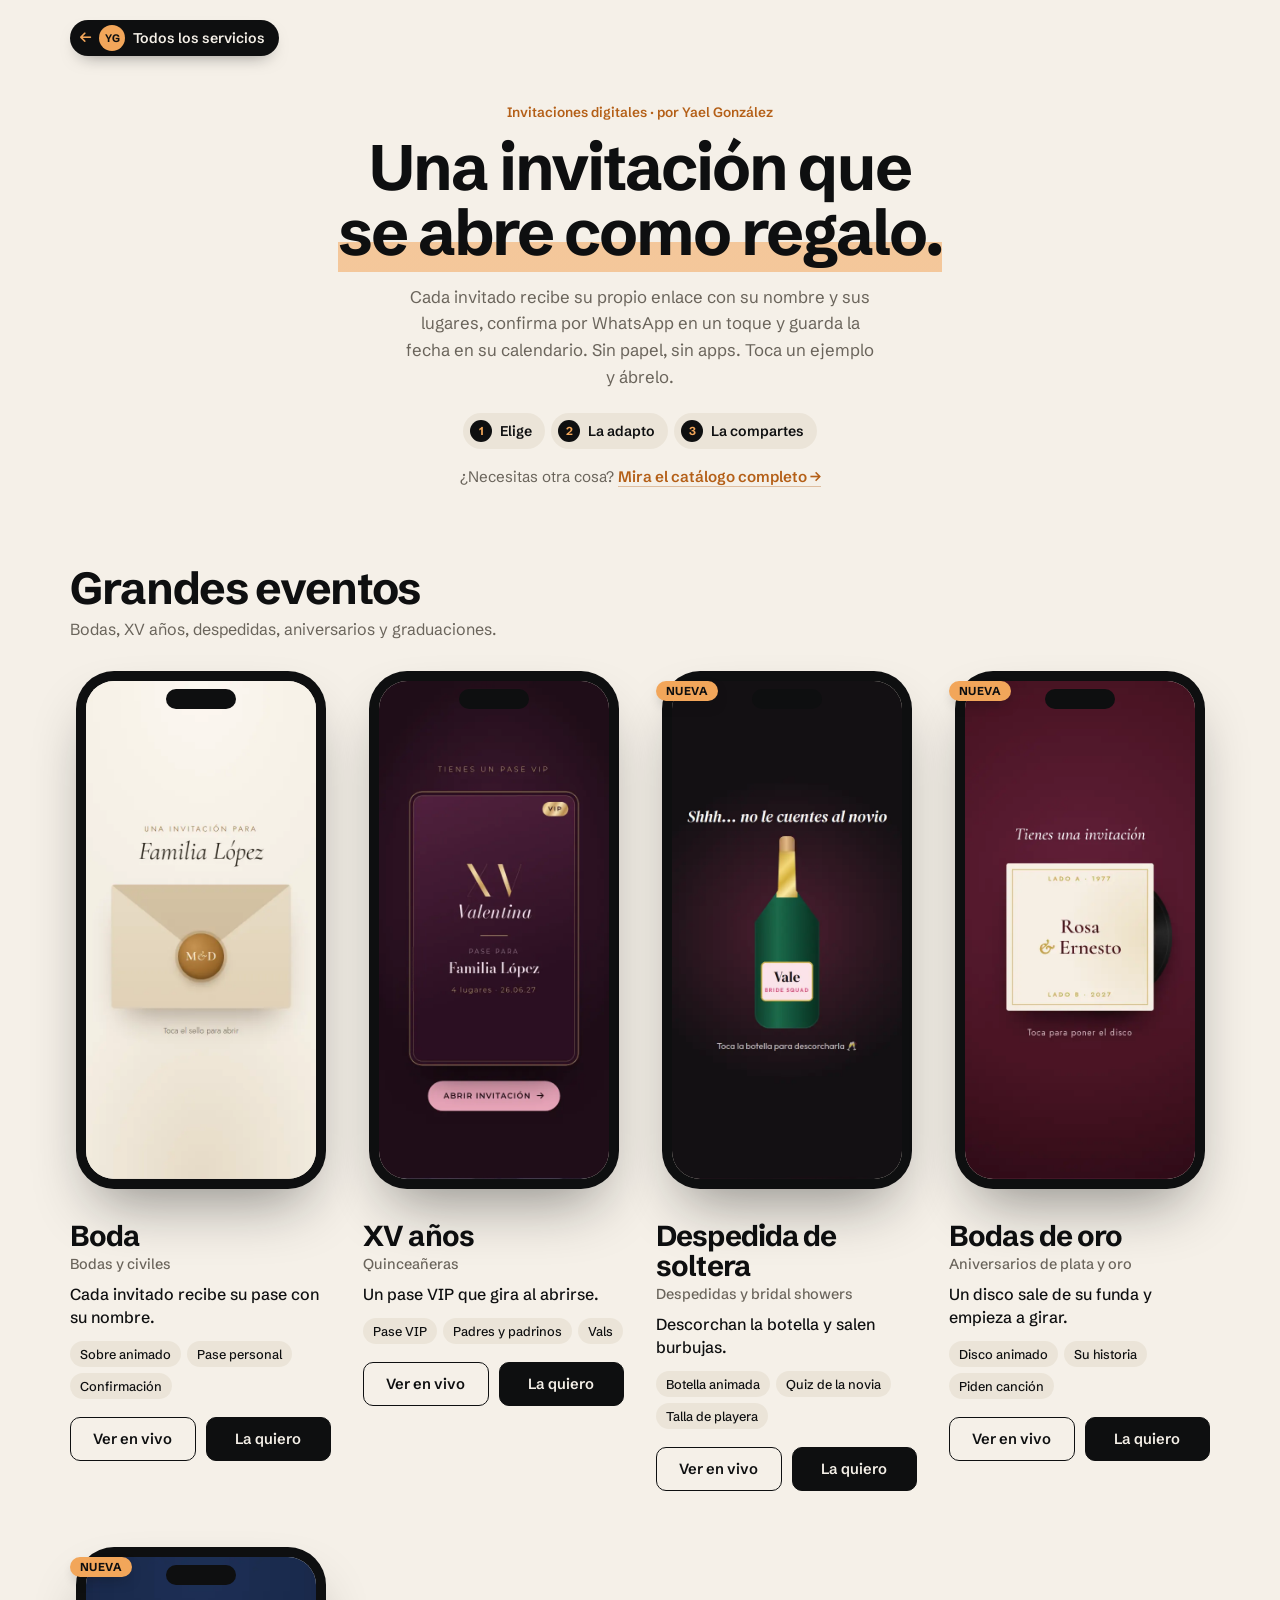
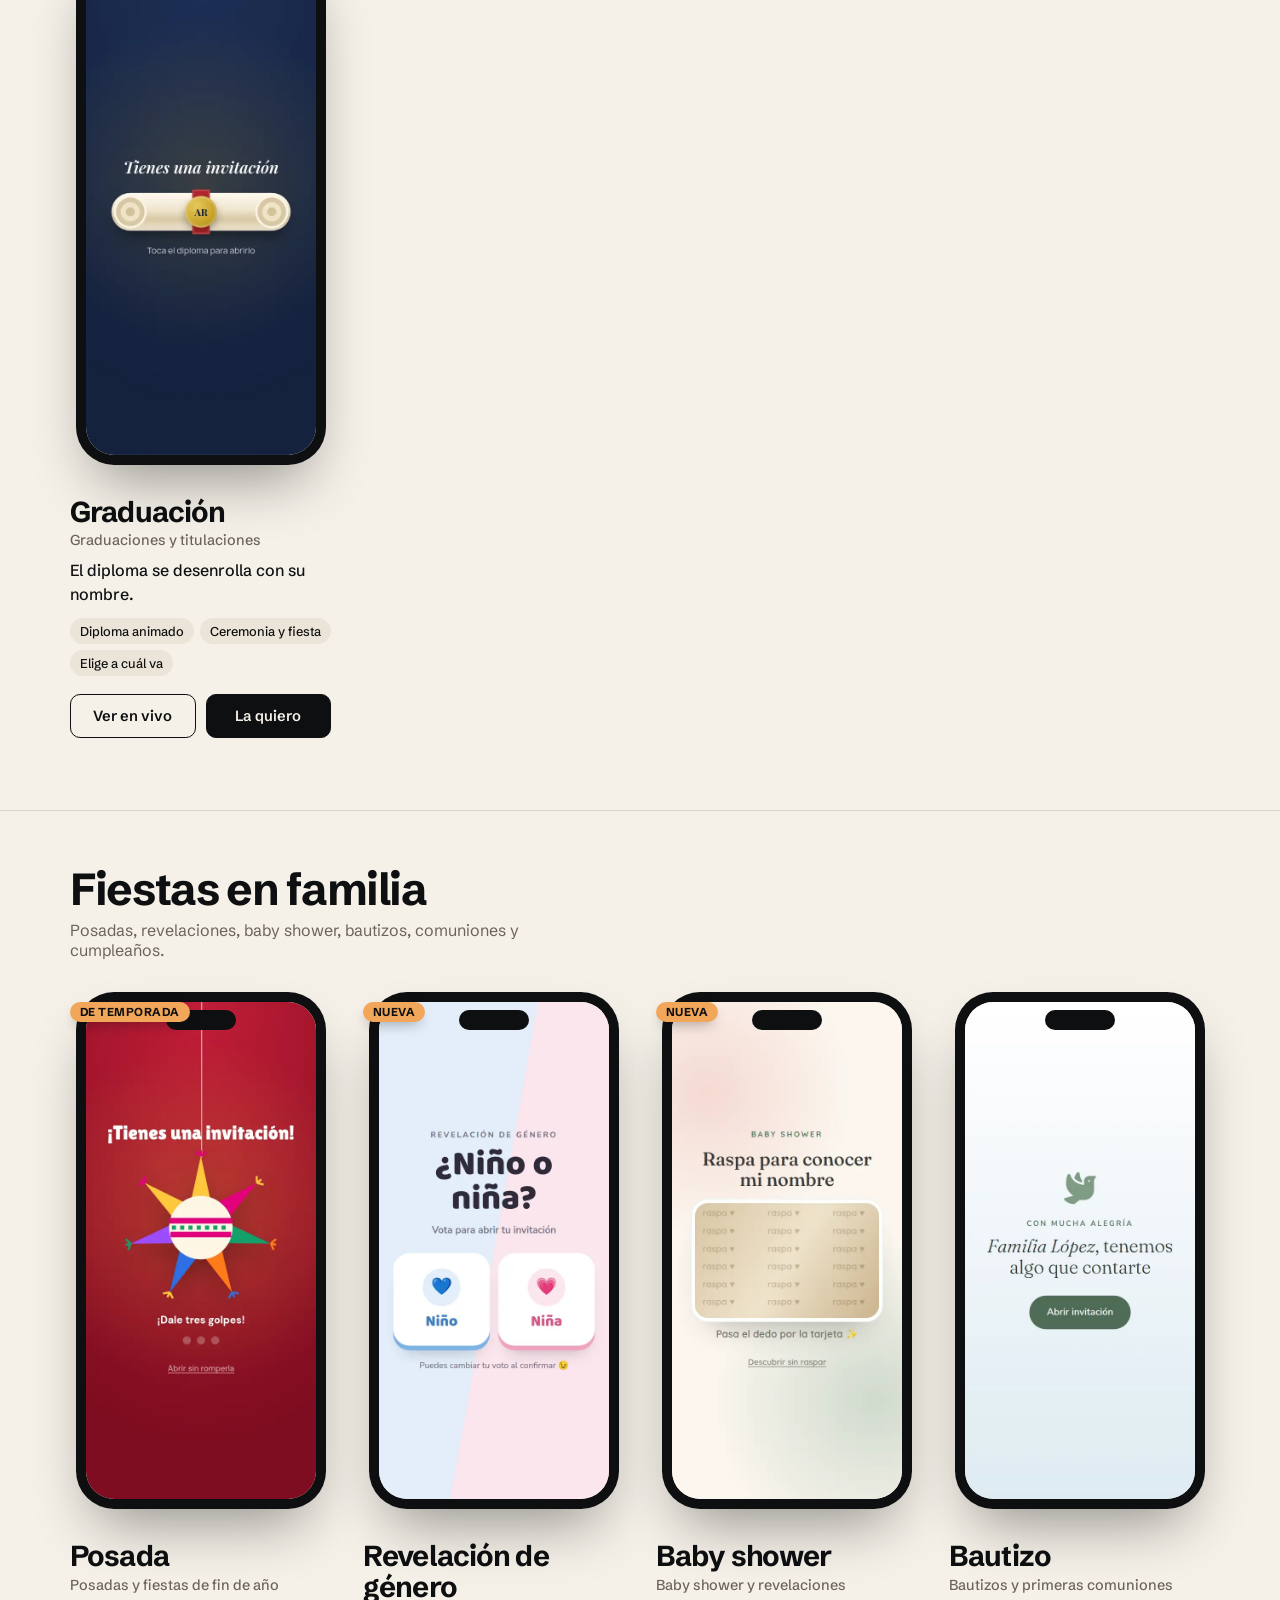
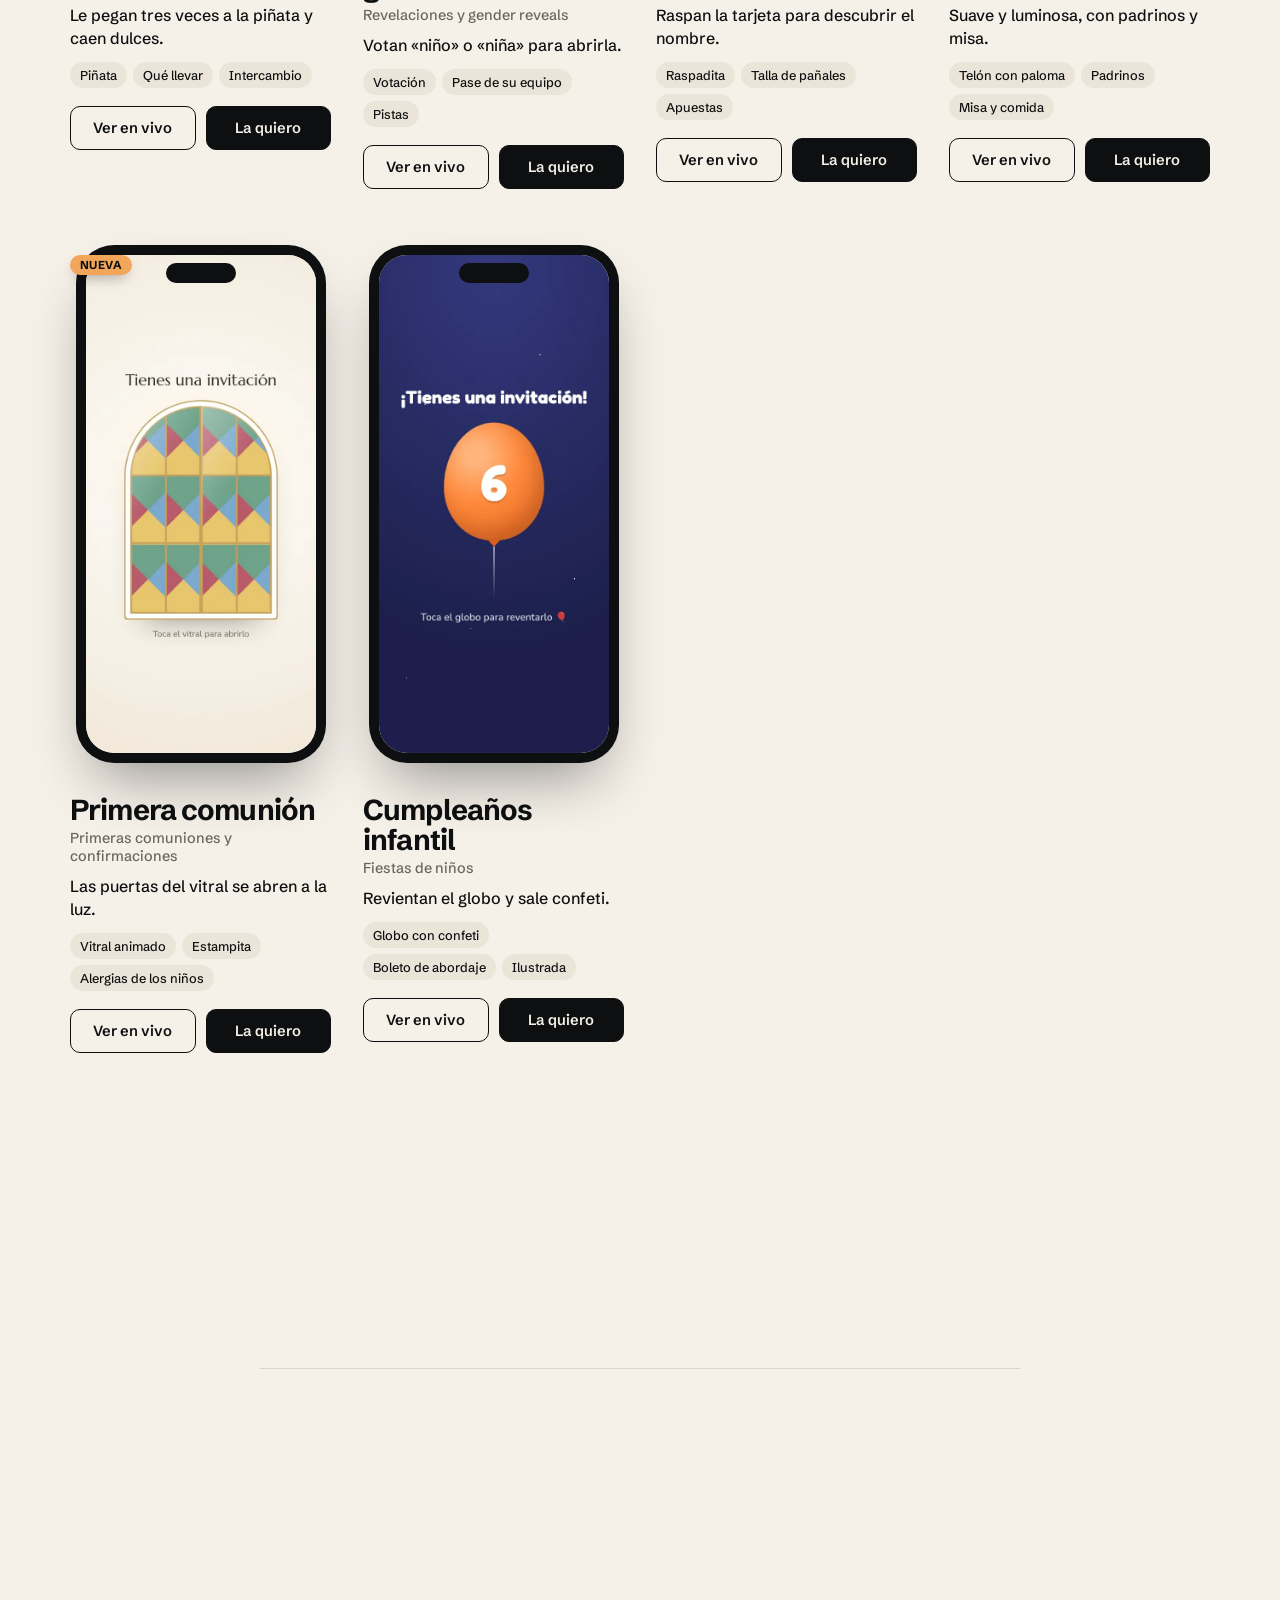
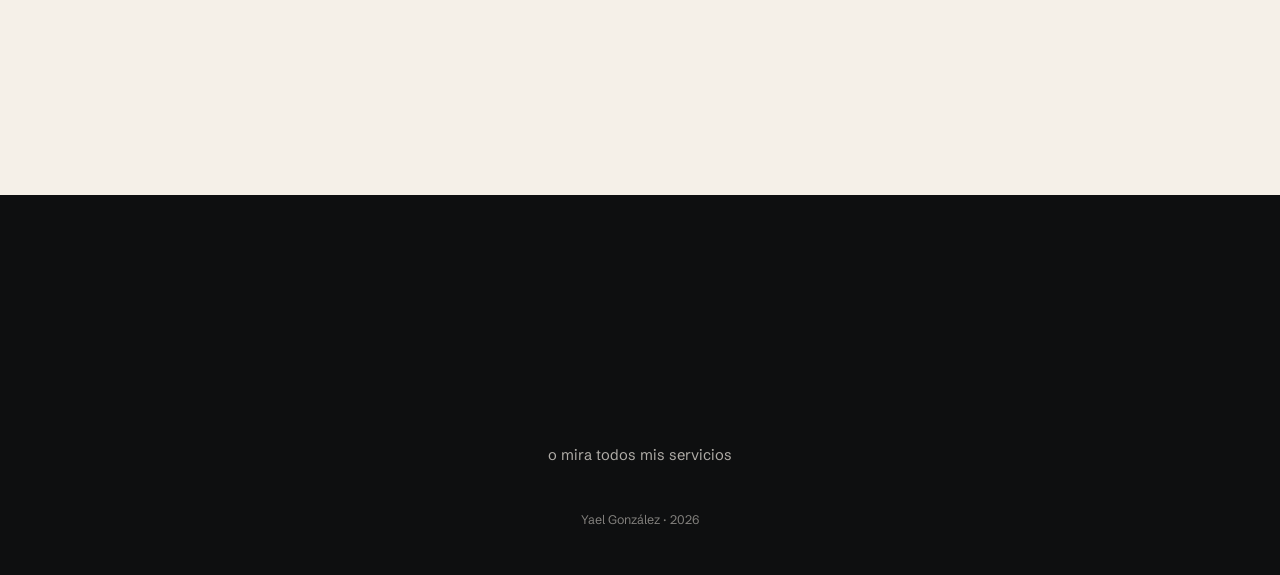
==== index.html @ 4bc814bb "Ordena el recorrido: la portada regresa al catálogo y cada ejemplo termina con «Hecho por yalech · m" ====
<!doctype html>
<html lang="es">
<head>
  <meta charset="utf-8" />
  <meta name="viewport" content="width=device-width, initial-scale=1, viewport-fit=cover" />
  <title>Invitaciones digitales · @yalech</title>
  <meta name="description" content="Invitaciones digitales con pase personal y confirmación por WhatsApp: bodas, XV años, despedidas, posadas, baby shower, comuniones, graduaciones y más. Ejemplos en vivo por Yael González." />
  <meta name="theme-color" content="#f5f0e8" />

  <!-- Vista previa al compartir. Al publicar, cambia la ruta por la URL completa
       (ej. https://tudominio.com/assets/plantillas/invitacion-boda.jpg): WhatsApp y Facebook la necesitan así. -->
  <meta property="og:type" content="website" />
  <meta property="og:title" content="Invitaciones digitales · @yalech" />
  <meta property="og:description" content="Cada invitado recibe su pase con su nombre y confirma por WhatsApp. Mira los ejemplos en vivo." />
  <meta property="og:image" content="assets/plantillas/invitacion-boda.jpg" />
  <meta property="og:image:width" content="540" />
  <meta property="og:image:height" content="1169" />
  <meta name="twitter:card" content="summary_large_image" />

  <link rel="icon" href="favicon.svg" type="image/svg+xml" />
  <link rel="apple-touch-icon" href="assets/apple-touch-icon.png" />

  <link rel="preconnect" href="https://fonts.googleapis.com" />
  <link rel="preconnect" href="https://fonts.gstatic.com" crossorigin />
  <link href="https://fonts.googleapis.com/css2?family=Schibsted+Grotesk:wght@400;500;600;700&display=swap" rel="stylesheet" />
  <link rel="stylesheet" href="https://cdnjs.cloudflare.com/ajax/libs/font-awesome/6.5.1/css/all.min.css" integrity="sha512-DTOQO9RWCH3ppGqcWaEA1BIZOC6xxalwEsw9c2QQeAIftl+Vegovlnee1c9QX4TctnWMn13TZye+giMm8e2LwA==" crossorigin="anonymous" referrerpolicy="no-referrer" />
  <link rel="stylesheet" href="estilos.css?v=1" />
  <link rel="stylesheet" href="assets/cotizar.css?v=1" />
  <link rel="stylesheet" href="assets/carrusel.css?v=2" />
</head>
<body>
  <!-- Ejemplos de invitaciones digitales de yalech. Cada invitación vive en su carpeta (boda/, xv/, posada/…)
       y comparte la lógica de comun.js (pase personal, cuenta regresiva, calendario y confirmación).
       El catálogo completo y el link en bio están en otro repositorio: cambia los enlaces
       ../yalech-web-link-in-bio/ (relativos: funcionan en tu compu y en GitHub Pages; con dominio propio, cámbialos). -->
  <nav class="topbar">
    <a class="back" href="../yalech-web-link-in-bio/#invitaciones" aria-label="Regresar al catálogo de servicios"><i class="fa-solid fa-arrow-left"></i><span class="back-avatar" aria-hidden="true">YG</span>Todos los servicios</a>
  </nav>

  <header class="intro">
    <p class="kicker">Invitaciones digitales · por Yael González</p>
    <h1 class="title">Una invitación que <em>se abre como regalo.</em></h1>
    <p class="lead">Cada invitado recibe su propio enlace con su nombre y sus lugares, confirma por WhatsApp en un toque y guarda la fecha en su calendario. Sin papel, sin apps. Toca un ejemplo y ábrelo.</p>
    <ol class="how">
      <li><strong>Elige</strong></li>
      <li><strong>La adapto</strong></li>
      <li><strong>La compartes</strong></li>
    </ol>
    <p class="help">¿Necesitas otra cosa? <a href="../yalech-web-link-in-bio/">Mira el catálogo completo <span aria-hidden="true">→</span></a></p>
  </header>

  <section class="category" id="grandes-eventos">
    <div class="category-head">
      <div><h2>Grandes eventos</h2><p class="category-sub">Bodas, XV años, despedidas, aniversarios y graduaciones.</p></div>
      <p class="swipe-hint">Desliza para ver más →</p>
    </div>
    <div class="grid">
      <article class="item">
        <a class="phone" href="boda/?n=Familia%20L%C3%B3pez&amp;p=4" target="_blank" rel="noopener" aria-label="Ver invitación de boda en vivo">
          <span class="screen"><img src="assets/plantillas/invitacion-boda.jpg" alt="Invitación de boda con sobre y sello" loading="lazy" width="540" height="1169" data-tall="assets/plantillas/largas/invitacion-boda.webp" /></span>
        </a>
        <div class="item-info">
          <h3 class="item-name">Boda</h3>
          <p class="item-for">Bodas y civiles</p>
          <p class="item-desc">Cada invitado recibe su pase con su nombre.</p>
          <ul class="chips"><li>Sobre animado</li><li>Pase personal</li><li>Confirmación</li></ul>
          <div class="item-actions">
            <a class="btn" href="boda/?n=Familia%20L%C3%B3pez&amp;p=4" target="_blank" rel="noopener">Ver en vivo</a>
            <a class="btn btn--solid" data-cotizar="invitacion" data-ejemplo="Boda" href="https://wa.me/520000000000?text=Hola%20Yael%2C%20quiero%20una%20invitaci%C3%B3n%20digital%20de%20boda" target="_blank" rel="noopener">La quiero</a>
          </div>
        </div>
      </article>
      <article class="item">
        <a class="phone" href="xv/?n=Familia%20L%C3%B3pez&amp;p=4" target="_blank" rel="noopener" aria-label="Ver invitación de xv años en vivo">
          <span class="screen"><img src="assets/plantillas/invitacion-xv.jpg" alt="Invitación de XV años con pase VIP" loading="lazy" width="540" height="1169" data-tall="assets/plantillas/largas/invitacion-xv.webp" /></span>
        </a>
        <div class="item-info">
          <h3 class="item-name">XV años</h3>
          <p class="item-for">Quinceañeras</p>
          <p class="item-desc">Un pase VIP que gira al abrirse.</p>
          <ul class="chips"><li>Pase VIP</li><li>Padres y padrinos</li><li>Vals</li></ul>
          <div class="item-actions">
            <a class="btn" href="xv/?n=Familia%20L%C3%B3pez&amp;p=4" target="_blank" rel="noopener">Ver en vivo</a>
            <a class="btn btn--solid" data-cotizar="invitacion" data-ejemplo="XV años" href="https://wa.me/520000000000?text=Hola%20Yael%2C%20quiero%20una%20invitaci%C3%B3n%20digital%20de%20xv%20a%C3%B1os" target="_blank" rel="noopener">La quiero</a>
          </div>
        </div>
      </article>
      <article class="item">
        <a class="phone" href="despedida/?n=Sof%C3%ADa%20Garc%C3%ADa&amp;p=1" target="_blank" rel="noopener" aria-label="Ver invitación de despedida de soltera en vivo">
          <span class="screen"><img src="assets/plantillas/invitacion-despedida.jpg" alt="Invitación de despedida de soltera con botella de champaña" loading="lazy" width="540" height="1169" data-tall="assets/plantillas/largas/invitacion-despedida.webp" /></span>
        </a>
        <div class="item-info">
          <span class="tag-new">Nueva</span><h3 class="item-name">Despedida de soltera</h3>
          <p class="item-for">Despedidas y bridal showers</p>
          <p class="item-desc">Descorchan la botella y salen burbujas.</p>
          <ul class="chips"><li>Botella animada</li><li>Quiz de la novia</li><li>Talla de playera</li></ul>
          <div class="item-actions">
            <a class="btn" href="despedida/?n=Sof%C3%ADa%20Garc%C3%ADa&amp;p=1" target="_blank" rel="noopener">Ver en vivo</a>
            <a class="btn btn--solid" data-cotizar="invitacion" data-ejemplo="Despedida de soltera" href="https://wa.me/520000000000?text=Hola%20Yael%2C%20quiero%20una%20invitaci%C3%B3n%20digital%20de%20despedida%20de%20soltera" target="_blank" rel="noopener">La quiero</a>
          </div>
        </div>
      </article>
      <article class="item">
        <a class="phone" href="aniversario/?n=Familia%20L%C3%B3pez&amp;p=4" target="_blank" rel="noopener" aria-label="Ver invitación de bodas de oro en vivo">
          <span class="screen"><img src="assets/plantillas/invitacion-aniversario.jpg" alt="Invitación de bodas de oro con disco de vinilo" loading="lazy" width="540" height="1169" data-tall="assets/plantillas/largas/invitacion-aniversario.webp" /></span>
        </a>
        <div class="item-info">
          <span class="tag-new">Nueva</span><h3 class="item-name">Bodas de oro</h3>
          <p class="item-for">Aniversarios de plata y oro</p>
          <p class="item-desc">Un disco sale de su funda y empieza a girar.</p>
          <ul class="chips"><li>Disco animado</li><li>Su historia</li><li>Piden canción</li></ul>
          <div class="item-actions">
            <a class="btn" href="aniversario/?n=Familia%20L%C3%B3pez&amp;p=4" target="_blank" rel="noopener">Ver en vivo</a>
            <a class="btn btn--solid" data-cotizar="invitacion" data-ejemplo="Aniversario" href="https://wa.me/520000000000?text=Hola%20Yael%2C%20quiero%20una%20invitaci%C3%B3n%20digital%20de%20aniversario" target="_blank" rel="noopener">La quiero</a>
          </div>
        </div>
      </article>
      <article class="item">
        <a class="phone" href="graduacion/?n=Familia%20L%C3%B3pez&amp;p=4" target="_blank" rel="noopener" aria-label="Ver invitación de graduación en vivo">
          <span class="screen"><img src="assets/plantillas/invitacion-graduacion.jpg" alt="Invitación de graduación con diploma" loading="lazy" width="540" height="1169" data-tall="assets/plantillas/largas/invitacion-graduacion.webp" /></span>
        </a>
        <div class="item-info">
          <span class="tag-new">Nueva</span><h3 class="item-name">Graduación</h3>
          <p class="item-for">Graduaciones y titulaciones</p>
          <p class="item-desc">El diploma se desenrolla con su nombre.</p>
          <ul class="chips"><li>Diploma animado</li><li>Ceremonia y fiesta</li><li>Elige a cuál va</li></ul>
          <div class="item-actions">
            <a class="btn" href="graduacion/?n=Familia%20L%C3%B3pez&amp;p=4" target="_blank" rel="noopener">Ver en vivo</a>
            <a class="btn btn--solid" data-cotizar="invitacion" data-ejemplo="Graduación" href="https://wa.me/520000000000?text=Hola%20Yael%2C%20quiero%20una%20invitaci%C3%B3n%20digital%20de%20graduaci%C3%B3n" target="_blank" rel="noopener">La quiero</a>
          </div>
        </div>
      </article>
    </div>
  </section>

  <section class="category" id="fiestas">
    <div class="category-head">
      <div><h2>Fiestas en familia</h2><p class="category-sub">Posadas, revelaciones, baby shower, bautizos, comuniones y cumpleaños.</p></div>
      <p class="swipe-hint">Desliza para ver más →</p>
    </div>
    <div class="grid">
      <article class="item">
        <a class="phone" href="posada/?n=Familia%20L%C3%B3pez&amp;p=4" target="_blank" rel="noopener" aria-label="Ver invitación de posada en vivo">
          <span class="screen"><img src="assets/plantillas/invitacion-posada.jpg" alt="Invitación de posada con piñata de siete picos" loading="lazy" width="540" height="1169" data-tall="assets/plantillas/largas/invitacion-posada.webp" /></span>
        </a>
        <div class="item-info">
          <span class="tag-new">De temporada</span><h3 class="item-name">Posada</h3>
          <p class="item-for">Posadas y fiestas de fin de año</p>
          <p class="item-desc">Le pegan tres veces a la piñata y caen dulces.</p>
          <ul class="chips"><li>Piñata</li><li>Qué llevar</li><li>Intercambio</li></ul>
          <div class="item-actions">
            <a class="btn" href="posada/?n=Familia%20L%C3%B3pez&amp;p=4" target="_blank" rel="noopener">Ver en vivo</a>
            <a class="btn btn--solid" data-cotizar="invitacion" data-ejemplo="Posada" href="https://wa.me/520000000000?text=Hola%20Yael%2C%20quiero%20una%20invitaci%C3%B3n%20digital%20de%20posada" target="_blank" rel="noopener">La quiero</a>
          </div>
        </div>
      </article>
      <article class="item">
        <a class="phone" href="revelacion/?n=Familia%20L%C3%B3pez&amp;p=4" target="_blank" rel="noopener" aria-label="Ver invitación de revelación de género en vivo">
          <span class="screen"><img src="assets/plantillas/invitacion-revelacion.jpg" alt="Invitación de revelación de género con votación" loading="lazy" width="540" height="1169" data-tall="assets/plantillas/largas/invitacion-revelacion.webp" /></span>
        </a>
        <div class="item-info">
          <span class="tag-new">Nueva</span><h3 class="item-name">Revelación de género</h3>
          <p class="item-for">Revelaciones y gender reveals</p>
          <p class="item-desc">Votan «niño» o «niña» para abrirla.</p>
          <ul class="chips"><li>Votación</li><li>Pase de su equipo</li><li>Pistas</li></ul>
          <div class="item-actions">
            <a class="btn" href="revelacion/?n=Familia%20L%C3%B3pez&amp;p=4" target="_blank" rel="noopener">Ver en vivo</a>
            <a class="btn btn--solid" data-cotizar="invitacion" data-ejemplo="Revelación de género" href="https://wa.me/520000000000?text=Hola%20Yael%2C%20quiero%20una%20invitaci%C3%B3n%20digital%20de%20revelaci%C3%B3n%20de%20g%C3%A9nero" target="_blank" rel="noopener">La quiero</a>
          </div>
        </div>
      </article>
      <article class="item">
        <a class="phone" href="baby-shower/?n=Familia%20L%C3%B3pez&amp;p=4" target="_blank" rel="noopener" aria-label="Ver invitación de baby shower en vivo">
          <span class="screen"><img src="assets/plantillas/invitacion-baby-shower.jpg" alt="Invitación de baby shower con raspadita" loading="lazy" width="540" height="1169" data-tall="assets/plantillas/largas/invitacion-baby-shower.webp" /></span>
        </a>
        <div class="item-info">
          <span class="tag-new">Nueva</span><h3 class="item-name">Baby shower</h3>
          <p class="item-for">Baby shower y revelaciones</p>
          <p class="item-desc">Raspan la tarjeta para descubrir el nombre.</p>
          <ul class="chips"><li>Raspadita</li><li>Talla de pañales</li><li>Apuestas</li></ul>
          <div class="item-actions">
            <a class="btn" href="baby-shower/?n=Familia%20L%C3%B3pez&amp;p=4" target="_blank" rel="noopener">Ver en vivo</a>
            <a class="btn btn--solid" data-cotizar="invitacion" data-ejemplo="Baby shower" href="https://wa.me/520000000000?text=Hola%20Yael%2C%20quiero%20una%20invitaci%C3%B3n%20digital%20de%20baby%20shower" target="_blank" rel="noopener">La quiero</a>
          </div>
        </div>
      </article>
      <article class="item">
        <a class="phone" href="bautizo/?n=Familia%20L%C3%B3pez&amp;p=4" target="_blank" rel="noopener" aria-label="Ver invitación de bautizo en vivo">
          <span class="screen"><img src="assets/plantillas/invitacion-bautizo.jpg" alt="Invitación de bautizo con paloma" loading="lazy" width="540" height="1169" data-tall="assets/plantillas/largas/invitacion-bautizo.webp" /></span>
        </a>
        <div class="item-info">
          <h3 class="item-name">Bautizo</h3>
          <p class="item-for">Bautizos y primeras comuniones</p>
          <p class="item-desc">Suave y luminosa, con padrinos y misa.</p>
          <ul class="chips"><li>Telón con paloma</li><li>Padrinos</li><li>Misa y comida</li></ul>
          <div class="item-actions">
            <a class="btn" href="bautizo/?n=Familia%20L%C3%B3pez&amp;p=4" target="_blank" rel="noopener">Ver en vivo</a>
            <a class="btn btn--solid" data-cotizar="invitacion" data-ejemplo="Bautizo" href="https://wa.me/520000000000?text=Hola%20Yael%2C%20quiero%20una%20invitaci%C3%B3n%20digital%20de%20bautizo" target="_blank" rel="noopener">La quiero</a>
          </div>
        </div>
      </article>
      <article class="item">
        <a class="phone" href="comunion/?n=Familia%20L%C3%B3pez&amp;p=4" target="_blank" rel="noopener" aria-label="Ver invitación de primera comunión en vivo">
          <span class="screen"><img src="assets/plantillas/invitacion-comunion.jpg" alt="Invitación de primera comunión con vitral" loading="lazy" width="540" height="1169" data-tall="assets/plantillas/largas/invitacion-comunion.webp" /></span>
        </a>
        <div class="item-info">
          <span class="tag-new">Nueva</span><h3 class="item-name">Primera comunión</h3>
          <p class="item-for">Primeras comuniones y confirmaciones</p>
          <p class="item-desc">Las puertas del vitral se abren a la luz.</p>
          <ul class="chips"><li>Vitral animado</li><li>Estampita</li><li>Alergias de los niños</li></ul>
          <div class="item-actions">
            <a class="btn" href="comunion/?n=Familia%20L%C3%B3pez&amp;p=4" target="_blank" rel="noopener">Ver en vivo</a>
            <a class="btn btn--solid" data-cotizar="invitacion" data-ejemplo="Primera comunión" href="https://wa.me/520000000000?text=Hola%20Yael%2C%20quiero%20una%20invitaci%C3%B3n%20digital%20de%20primera%20comuni%C3%B3n" target="_blank" rel="noopener">La quiero</a>
          </div>
        </div>
      </article>
      <article class="item">
        <a class="phone" href="cumple/?n=Familia%20L%C3%B3pez&amp;p=4" target="_blank" rel="noopener" aria-label="Ver invitación de cumpleaños infantil en vivo">
          <span class="screen"><img src="assets/plantillas/invitacion-cumple.jpg" alt="Invitación de cumpleaños infantil con globo" loading="lazy" width="540" height="1169" data-tall="assets/plantillas/largas/invitacion-cumple.webp" /></span>
        </a>
        <div class="item-info">
          <h3 class="item-name">Cumpleaños infantil</h3>
          <p class="item-for">Fiestas de niños</p>
          <p class="item-desc">Revientan el globo y sale confeti.</p>
          <ul class="chips"><li>Globo con confeti</li><li>Boleto de abordaje</li><li>Ilustrada</li></ul>
          <div class="item-actions">
            <a class="btn" href="cumple/?n=Familia%20L%C3%B3pez&amp;p=4" target="_blank" rel="noopener">Ver en vivo</a>
            <a class="btn btn--solid" data-cotizar="invitacion" data-ejemplo="Cumpleaños infantil" href="https://wa.me/520000000000?text=Hola%20Yael%2C%20quiero%20una%20invitaci%C3%B3n%20digital%20de%20cumplea%C3%B1os%20infantil" target="_blank" rel="noopener">La quiero</a>
          </div>
        </div>
      </article>
    </div>
  </section>

  <section class="tool">
    <div class="tool-ico" aria-hidden="true"><i class="fa-solid fa-ticket"></i></div>
    <div>
      <h2 class="tool-title">Tú mandas los pases</h2>
      <p class="tool-text">Escribes el nombre de cada familia y cuántos lugares tiene, y sale su enlace listo para mandar por WhatsApp. Nadie se cuela con más lugares.</p>
      <a class="btn" href="boda/pases.html" target="_blank" rel="noopener">Probar el generador de pases <span aria-hidden="true">→</span></a>
    </div>
  </section>

  <section class="why">
    <h2 class="why-title">¿Qué trae cada invitación?</h2>
    <ul class="why-list">
      <li><strong>Pase con su nombre</strong><span>Y los lugares que le tocan.</span></li>
      <li><strong>Confirmación por WhatsApp</strong><span>Te llega directo, sin formularios raros.</span></li>
      <li><strong>Cuenta regresiva</strong><span>Y botón para guardarla en su calendario.</span></li>
      <li><strong>Cómo llegar</strong><span>El mapa a un toque, para cada lugar.</span></li>
      <li><strong>Una entrada que sorprende</strong><span>Sobre, piñata, vitral, champaña o diploma.</span></li>
      <li><strong>Pago único</strong><span>Sin mensualidades ni comisiones.</span></li>
    </ul>
  </section>

  <footer class="outro">
    <p class="outro-text">¿Tienes un evento pronto? <em>Hagamos tu invitación.</em></p>
    <a class="btn btn--solid btn--big" href="https://wa.me/520000000000?text=Hola%20Yael,%20quiero%20cotizar%20una%20invitaci%C3%B3n%20digital" target="_blank" rel="noopener" data-cotizar="invitacion">Cotiza en 1 minuto</a>
    <a class="outro-alt" href="../yalech-web-link-in-bio/">o mira todos mis servicios</a>
    <p class="outro-sign">Yael González · 2026</p>
  </footer>

  <a class="float-quote" href="https://wa.me/520000000000?text=Hola%20Yael,%20quiero%20cotizar%20una%20invitaci%C3%B3n%20digital" target="_blank" rel="noopener" data-cotizar="invitacion"><i class="fa-solid fa-bolt"></i> Cotiza en 1 minuto</a>

  <script src="assets/motion.js"></script>
  <script src="assets/cotizar.js?v=2"></script>
  <script src="assets/carrusel.js?v=1"></script>
  <script>
    // Carrusel de ejemplos: flechas, puntitos y una probadita para que se note que se desliza
    document.querySelectorAll('.category .grid').forEach(g => carrusel(g));

    // Aparecen al bajar
    motion.reveal('.category-head, .tool, .why-title, .outro-text, .outro .btn');
    motion.stagger('.grid, .why-list');

    // Botón flotante: aparece al pasar la presentación y se esconde al llegar al cierre
    const flotante = document.querySelector('.float-quote');
    const intro = document.querySelector('.intro');
    const cierre = document.querySelector('.outro');
    const verFlotante = () => {
      const pasado = intro.getBoundingClientRect().bottom < 0;
      const alFinal = cierre.getBoundingClientRect().top < innerHeight;
      flotante.classList.toggle('show', pasado && !alFinal);
    };
    addEventListener('scroll', verFlotante, { passive: true });
    verFlotante();

    // Celular de muestra: al pasar el mouse (o al verlo en el celular) recorre la página completa.
    // Las capturas largas están en assets/plantillas/largas y se cargan solo cuando la tarjeta está cerca.
    const phones = document.querySelectorAll('.phone');
    const medir = phone => {
      const img = phone.querySelector('img');
      const extra = img.offsetHeight - phone.querySelector('.screen').clientHeight;
      phone.style.setProperty('--shift', -Math.max(extra, 0) + 'px');
      phone.style.setProperty('--dur', Math.max(extra / 160, 2).toFixed(1) + 's');
    };
    const cargar = new IntersectionObserver(entries => entries.forEach(e => {
      if (!e.isIntersecting) return;
      cargar.unobserve(e.target);
      const img = e.target.querySelector('img');
      const tall = new Image();
      tall.onload = () => { img.removeAttribute('height'); img.src = tall.src; e.target.classList.add('is-tall'); medir(e.target); };
      tall.src = img.dataset.tall;
    }), { rootMargin: '300px' });
    if (!motion.calm) phones.forEach(p => cargar.observe(p));
    addEventListener('resize', () => document.querySelectorAll('.phone.is-tall').forEach(medir));

    // En pantallas táctiles no hay "pasar el mouse": se recorre sola mientras está a la vista
    if (!matchMedia('(hover: hover)').matches) {
      const play = new IntersectionObserver(entries => entries.forEach(e =>
        e.target.classList.toggle('is-playing', e.isIntersecting)
      ), { threshold: 0.7 });
      phones.forEach(p => play.observe(p));
    }
  </script>
</body>
</html>
---- estilos.css ----
:root {
  --bg: #f5f0e8;
  --paper: #ebe4d8;
  --ink: #0e0f10;
  --muted: #6a645b;
  --line: rgba(14, 15, 16, 0.12);
  --amber: #f2a65a;
  --amber-text: #b45f17;

  --font: "Schibsted Grotesk", system-ui, sans-serif;
  --tracking: -0.03em;

  /* Tamaño del celular de muestra */
  --phone-w: 230;
  --screen-w: 390;
  --screen-h: 844;
}

* { box-sizing: border-box; margin: 0; padding: 0; }

body {
  font-family: var(--font);
  color: var(--ink);
  background: var(--bg);
  -webkit-font-smoothing: antialiased;
  overflow-x: hidden;
}

/* ---------- Barra superior ---------- */
.topbar {
  max-width: 1180px;
  margin: 0 auto;
  padding: 20px 20px 0;
}
.back {
  display: inline-flex;
  align-items: center;
  gap: 8px;
  padding: 5px 14px 5px 10px;
  border-radius: 999px;
  background: var(--ink);
  color: var(--bg);
  text-decoration: none;
  font-size: 0.88rem;
  font-weight: 600;
  box-shadow: 0 8px 18px -10px rgba(14, 15, 16, 0.55);
  transition: background 0.2s ease, color 0.2s ease;
}
.back i { font-size: 0.8rem; color: var(--amber); transition: translate 0.2s ease; }
.back-avatar {
  display: grid;
  place-items: center;
  width: 26px;
  height: 26px;
  border-radius: 50%;
  background: var(--amber);
  color: var(--ink);
  font-size: 0.68rem;
  font-weight: 700;
}
.back:hover { background: #2a2b2e; }
.back:hover i { translate: -3px 0; }

/* ---------- Intro ---------- */
.intro {
  max-width: 780px;
  margin: 0 auto;
  padding: 48px 20px 24px;
  text-align: center;
}
.kicker {
  font-size: 0.85rem;
  font-weight: 600;
  color: var(--amber-text);
}
.title {
  font-weight: 700;
  font-size: clamp(2.3rem, 7.5vw, 4rem);
  line-height: 1.02;
  letter-spacing: var(--tracking);
  margin: 14px 0 18px;
  text-wrap: balance;
}
.title em {
  font-style: normal;
  background: linear-gradient(transparent 62%, rgba(242, 166, 90, 0.55) 62%);
}
.lead {
  max-width: 48ch;
  margin: 0 auto;
  font-size: 1.05rem;
  line-height: 1.6;
  color: var(--muted);
}

/* Cómo funciona: 3 pasos */
.how {
  list-style: none;
  counter-reset: how;
  display: flex;
  justify-content: center;
  gap: 6px;
  margin-top: 22px;
}
.how li {
  counter-increment: how;
  display: flex;
  align-items: center;
  gap: 8px;
  padding: 7px 13px 7px 7px;
  border-radius: 999px;
  background: var(--paper);
  font-size: 0.88rem;
  color: var(--muted);
}
.how li::before {
  content: counter(how);
  display: grid;
  place-items: center;
  width: 22px;
  height: 22px;
  border-radius: 50%;
  background: var(--ink);
  color: var(--amber);
  font-size: 0.72rem;
  font-weight: 700;
}
.how strong { color: var(--ink); font-weight: 600; }

/* ¿No sabes cuál? → abre el cotizador */
.help { margin-top: 18px; font-size: 0.95rem; color: var(--muted); animation: rise 0.8s cubic-bezier(0.2, 0.8, 0.2, 1) 0.55s both; }
.help a { color: var(--amber-text); font-weight: 600; text-decoration: none; border-bottom: 1.5px solid rgba(180, 95, 23, 0.35); transition: border-color 0.2s ease; }
.help a:hover { border-color: var(--amber-text); }

/* Cotizador (assets/cotizar.css): colores de esta página */
.cz {
  --cz-bg: #fffdf9;
  --cz-card: var(--bg);
  --cz-text: var(--ink);
  --cz-muted: var(--muted);
  --cz-line: var(--line);
  --cz-accent: var(--amber);
  --cz-on-accent: var(--ink);
  --cz-font: var(--font);
}
.cz .cz-kicker { color: var(--amber-text); }

/* Botón flotante para cotizar (solo celular) */
.float-quote {
  position: fixed;
  left: 50%;
  bottom: max(16px, env(safe-area-inset-bottom));
  z-index: 30;
  display: flex;
  align-items: center;
  justify-content: center;
  gap: 10px;
  width: min(calc(100% - 32px), 420px);
  padding: 15px;
  border-radius: 14px;
  background: var(--ink);
  color: var(--bg);
  font-weight: 600;
  text-decoration: none;
  box-shadow: 0 14px 30px -10px rgba(14, 15, 16, 0.5);
  translate: -50% 160%;
  transition: translate 0.35s cubic-bezier(0.2, 0.8, 0.2, 1);
}
.float-quote i { color: var(--amber); }
.float-quote.show { translate: -50% 0; }
@media (min-width: 900px) { .float-quote { display: none; } }

/* ---------- Menú de secciones (fijo arriba) ---------- */
.jump {
  position: sticky;
  top: 0;
  z-index: 20;
  margin-top: 8px;
  background: color-mix(in srgb, var(--bg) 88%, transparent);
  border-bottom: 1px solid var(--line);
  backdrop-filter: blur(12px);
  animation: rise 0.8s cubic-bezier(0.2, 0.8, 0.2, 1) 0.55s both;
}
.jump-inner {
  display: flex;
  gap: 6px;
  max-width: 1180px;
  margin: 0 auto;
  padding: 10px 20px;
  overflow-x: auto;
  scrollbar-width: none;
}
.jump-inner::-webkit-scrollbar { display: none; }
.jump a {
  flex: none;
  display: inline-flex;
  align-items: center;
  gap: 7px;
  padding: 8px 8px 8px 14px;
  border: 1px solid var(--line);
  border-radius: 999px;
  color: var(--ink);
  text-decoration: none;
  font-size: 0.88rem;
  font-weight: 600;
  white-space: nowrap;
  transition: background 0.2s ease, color 0.2s ease, border-color 0.2s ease;
}
.jump a span {
  display: grid;
  place-items: center;
  min-width: 22px;
  height: 22px;
  padding: 0 6px;
  border-radius: 99px;
  background: var(--paper);
  font-size: 0.72rem;
}
.jump a:hover { border-color: var(--ink); }
.jump a.is-on { background: var(--ink); border-color: var(--ink); color: var(--bg); }
.jump a.is-on span { background: var(--amber); color: var(--ink); }
@media (min-width: 1000px) { .jump-inner { justify-content: center; } }

/* ---------- Categorías ---------- */
.category {
  scroll-margin-top: 70px;
  padding-top: 56px;
}
.category + .category { border-top: 1px solid var(--line); margin-top: 32px; }
.category-head {
  max-width: 1180px;
  margin: 0 auto;
  padding: 0 20px;
}
.category-sub {
  margin-top: 8px;
  max-width: 46ch;
  font-size: 1rem;
  color: var(--muted);
}
.category-head h2 {
  font-weight: 700;
  font-size: clamp(2rem, 5.5vw, 2.8rem);
  line-height: 1;
  letter-spacing: var(--tracking);
}
.category-head {
  display: flex;
  align-items: baseline;
  justify-content: space-between;
  gap: 12px;
}
.swipe-hint {
  display: none;
  font-size: 0.85rem;
  font-weight: 500;
  color: var(--muted);
  white-space: nowrap;
}

/* ---------- Catálogo ---------- */
.grid {
  max-width: 1180px;
  margin: 0 auto;
  padding: 32px 20px 40px;
  display: grid;
  grid-template-columns: repeat(auto-fit, minmax(250px, 1fr));
  gap: 56px 32px;
}

.item {
  display: flex;
  flex-direction: column;
  align-items: center;
}

/* Celular con la plantilla en vivo */
.phone {
  position: relative;
  display: block;
  width: calc(var(--phone-w) * 1px + 20px);
  height: calc(var(--phone-w) * var(--screen-h) / var(--screen-w) * 1px + 20px);
  padding: 10px;
  border-radius: 38px;
  background: var(--ink);
  box-shadow: 0 30px 60px -20px rgba(14, 15, 16, 0.45);
  overflow: hidden;
  transition: transform 0.35s cubic-bezier(0.2, 0.8, 0.2, 1);
}
.phone::after {
  /* Cámara */
  content: "";
  position: absolute;
  top: 18px;
  left: 50%;
  translate: -50% 0;
  width: 70px;
  height: 20px;
  border-radius: 999px;
  background: var(--ink);
}
.screen {
  display: block;
  height: 100%;
  overflow: hidden;
  border-radius: 28px;
  background: var(--paper);
}
.phone img {
  display: block;
  width: 100%;
  height: 100%;
  object-fit: cover;
  object-position: top;
  transition: translate 0.9s cubic-bezier(0.45, 0, 0.2, 1);
}
.item:hover .phone { transform: translateY(-8px) rotate(-1deg); }

/* Recorrido de la página completa dentro del celular */
.phone.is-tall img { height: auto; }
@media (hover: hover) {
  .item:hover .phone.is-tall img {
    translate: 0 var(--shift);
    transition: translate var(--dur) cubic-bezier(0.45, 0, 0.55, 1) 0.25s;
  }
}
.phone.is-playing.is-tall img { animation: peek calc(var(--dur) * 2 + 3s) ease-in-out 0.6s infinite; }
@keyframes peek {
  0%, 12% { translate: 0 0; }
  50%, 62% { translate: 0 var(--shift); }
  100% { translate: 0 0; }
}

.item-info {
  width: 100%;
  max-width: 320px;
  margin-top: 28px;
}
.item-name {
  font-weight: 700;
  font-size: 1.8rem;
  line-height: 1.05;
  letter-spacing: var(--tracking);
  margin-top: 4px;
}
.item-for {
  font-size: 0.9rem;
  font-weight: 500;
  color: var(--muted);
  margin-top: 4px;
}
.item-desc {
  margin-top: 10px;
  font-size: 1rem;
  font-weight: 500;
  line-height: 1.45;
}
.chips {
  list-style: none;
  display: flex;
  flex-wrap: wrap;
  gap: 6px;
  margin-top: 12px;
}
.chips li {
  padding: 5px 10px;
  border-radius: 999px;
  background: var(--paper);
  font-size: 0.8rem;
  font-weight: 500;
}
.item-actions {
  display: flex;
  gap: 10px;
  margin-top: 18px;
}

/* ---------- Botones ---------- */
.btn {
  flex: 1;
  display: inline-block;
  padding: 12px 18px;
  border: 1px solid var(--ink);
  border-radius: 10px;
  color: var(--ink);
  text-align: center;
  text-decoration: none;
  font-weight: 600;
  font-size: 0.92rem;
  transition: background 0.2s ease, color 0.2s ease, border-color 0.2s ease;
}
.btn:hover { background: var(--ink); color: var(--bg); }
.btn--solid { background: var(--ink); color: var(--bg); }
.btn--solid:hover { background: var(--amber); border-color: var(--amber); color: var(--ink); }
.btn--big { flex: none; padding: 16px 32px; font-size: 1rem; }

/* ---------- Por qué ---------- */
.why {
  max-width: 760px;
  margin: 40px auto 0;
  padding: 56px 20px;
  border-top: 1px solid var(--line);
}
.why-title {
  font-weight: 700;
  font-size: clamp(1.9rem, 5.5vw, 2.6rem);
  letter-spacing: var(--tracking);
  text-align: center;
}
.why-list {
  list-style: none;
  display: grid;
  grid-template-columns: repeat(auto-fit, minmax(210px, 1fr));
  gap: 10px;
  margin-top: 28px;
}
.why-list li {
  position: relative;
  padding: 16px 16px 16px 48px;
  border-radius: 14px;
  background: #fffdf9;
  border: 1px solid var(--line);
}
.why-list li::before {
  content: "✓";
  position: absolute;
  left: 14px;
  top: 15px;
  display: grid;
  place-items: center;
  width: 22px;
  height: 22px;
  border-radius: 50%;
  background: var(--amber);
  color: var(--ink);
  font-size: 0.75rem;
  font-weight: 700;
}
.why-list strong {
  display: block;
  font-size: 1rem;
  font-weight: 600;
}
.why-list span {
  display: block;
  margin-top: 2px;
  font-size: 0.88rem;
  color: var(--muted);
}

/* ---------- Sistemas: laptop con celular al lado ---------- */
.device { position: relative; display: block; width: 100%; max-width: 360px; margin: 0 auto; padding-bottom: 26px; transition: transform 0.35s cubic-bezier(0.2, 0.8, 0.2, 1); }
.item:hover .device { transform: translateY(-6px); }
.laptop { display: block; width: 88%; padding: 7px 7px 0; border-radius: 14px 14px 0 0; background: var(--ink); box-shadow: 0 26px 50px -24px rgba(14, 15, 16, 0.5); }
.laptop::after { content: ""; display: block; width: 114%; height: 10px; margin: 0 -7%; border-radius: 0 0 10px 10px; background: linear-gradient(#cfc8bc, #b9b1a4); }
.laptop-screen { display: block; aspect-ratio: 16 / 10; overflow: hidden; border-radius: 6px 6px 0 0; background: var(--paper); }
.laptop-screen img, .device-phone img { display: block; width: 100%; height: 100%; object-fit: cover; object-position: top; }
.device-phone { position: absolute; right: 0; bottom: 0; width: 27%; aspect-ratio: 300 / 649; padding: 4px; border-radius: 16px; background: var(--ink); box-shadow: 0 16px 30px -12px rgba(14, 15, 16, 0.55); overflow: hidden; }
.device-phone img { border-radius: 12px; }
@media (max-width: 640px) { .item--system .device { max-width: 320px; } }

/* Sitios web y landing pages: filas de 3 centradas (en lugar de 4 + sobrantes) */
@media (min-width: 641px) {
  #sitios-web .grid, #landing-pages .grid { display: flex; flex-wrap: wrap; justify-content: center; }
  #sitios-web .item, #landing-pages .item { flex: 0 1 calc((100% - 64px) / 3); min-width: 250px; }
}

/* ---------- Celular: plantillas en carrusel ---------- */
@media (max-width: 640px) {
  .swipe-hint { display: block; }
  .category-head { flex-direction: column; align-items: flex-start; gap: 10px; }
  .grid {
    grid-template-columns: none;
    grid-auto-flow: column;
    grid-auto-columns: 78%;
    gap: 16px;
    overflow-x: auto;
    scroll-snap-type: x mandatory;
    scroll-padding: 0 20px;
    padding-bottom: 24px;
    scrollbar-width: none;
  }
  .grid::-webkit-scrollbar { display: none; }
  .item { scroll-snap-align: start; align-items: stretch; }
  .phone { --phone-w: 210; margin: 0 auto; }
  .item:hover .phone { transform: none; }
  .item-info { max-width: none; margin-top: 20px; }
  .item-name { font-size: 1.6rem; }
}

/* ---------- Cierre ---------- */
.outro {
  padding: 64px 20px 48px;
  background: var(--ink);
  color: var(--bg);
  text-align: center;
}
.outro-text {
  font-weight: 700;
  font-size: clamp(1.7rem, 5.5vw, 2.4rem);
  line-height: 1.15;
  letter-spacing: var(--tracking);
  max-width: 22ch;
  margin: 0 auto 28px;
}
.outro-text em { font-style: normal; color: var(--amber); }
.outro .btn--solid { background: var(--amber); color: var(--ink); border-color: var(--amber); }
.outro .btn--solid:hover { background: var(--bg); border-color: var(--bg); }
.outro-alt { display: block; margin-top: 16px; font-size: 0.92rem; color: var(--bg); opacity: 0.7; text-decoration: none; }
.outro-alt:hover { opacity: 1; }
.outro-sign {
  margin-top: 48px;
  font-size: 0.78rem;
  opacity: 0.5;
}

/* ---------- Entrada ---------- */
.topbar, .kicker, .title, .lead, .how li { animation: rise 0.8s cubic-bezier(0.2, 0.8, 0.2, 1) both; }
.kicker { animation-delay: 0.05s; }
.title { animation-delay: 0.12s; }
.lead { animation-delay: 0.22s; }
.how li:nth-child(1) { animation-delay: 0.32s; }
.how li:nth-child(2) { animation-delay: 0.4s; }
.how li:nth-child(3) { animation-delay: 0.48s; }
@keyframes rise { from { opacity: 0; translate: 0 18px; } }
/* El subrayado del título se pinta de izquierda a derecha */
.title em {
  background-size: 0% 100%;
  background-repeat: no-repeat;
  animation: highlight 0.9s cubic-bezier(0.6, 0, 0.2, 1) 0.7s forwards;
}
@keyframes highlight { to { background-size: 100% 100%; } }

/* Botones: se hunden un poco al tocarlos */
.btn, .back { transition-property: background, color, border-color, scale; }
.btn:active, .back:active { scale: 0.96; }

@media (prefers-reduced-motion: reduce) {
  *, *::before, *::after { animation: none !important; transition: none !important; }
  .title em { background-size: 100% 100%; }
}

/* ---------- Señales del carrusel (assets/carrusel.css) ---------- */
.category { --rail-ink: var(--ink); --rail-on: var(--amber); --rail-dot: rgba(14, 15, 16, 0.18); --rail-count: var(--muted); --rail-top: 34%; }
.rail-ui { margin-top: -8px; padding-bottom: 8px; }
.swipe-hint { color: var(--ink); font-weight: 600; }

/* ---------- Etiqueta «Nueva» / «De temporada» ---------- */
.item:has(.tag-new) { position: relative; }
.tag-new {
  position: absolute;
  top: 10px;
  left: 0;
  z-index: 2;
  box-shadow: 0 6px 14px -6px rgba(14, 15, 16, 0.5);
  padding: 3px 10px;
  border-radius: 99px;
  background: var(--amber);
  color: var(--ink);
  font-size: 0.72rem;
  font-weight: 700;
  letter-spacing: 0.04em;
  text-transform: uppercase;
}

/* ---------- Generador de pases ---------- */
.tool {
  display: flex;
  gap: 18px;
  align-items: flex-start;
  max-width: 760px;
  margin: 48px auto 0;
  padding: 26px 22px;
  border-radius: 20px;
  background: var(--ink);
  color: var(--bg);
}
.tool-ico {
  flex: none;
  display: grid;
  place-items: center;
  width: 52px;
  height: 52px;
  border-radius: 16px;
  background: var(--amber);
  color: var(--ink);
  font-size: 1.3rem;
}
.tool-title { font-weight: 700; font-size: 1.5rem; letter-spacing: var(--tracking); }
.tool-text { margin-top: 6px; color: rgba(245, 240, 232, 0.75); }
.tool .btn { margin-top: 16px; background: var(--bg); color: var(--ink); border-color: var(--bg); }
.tool .btn:hover { background: var(--amber); border-color: var(--amber); }
@media (max-width: 800px) { .tool { margin-inline: 16px; } }
---- assets/cotizar.css ----
/* Cotizador en 1 minuto (assets/cotizar.js). Cada página define sus colores:
   --cz-bg, --cz-card, --cz-text, --cz-muted, --cz-line, --cz-accent, --cz-on-accent, --cz-font */
.cz {
  --cz-ease: cubic-bezier(0.2, 0.8, 0.2, 1);
  width: 100%;
  max-width: 480px;
  max-height: 92svh;
  margin: auto auto 0;
  padding: 0;
  border: 0;
  border-radius: 24px 24px 0 0;
  background: var(--cz-bg, #fff);
  color: var(--cz-text, #111);
  font-family: var(--cz-font, system-ui, sans-serif);
  overflow: hidden;
}
.cz[open] { animation: cz-up 0.35s var(--cz-ease); }
.cz::backdrop { background: rgba(0, 0, 0, 0.6); backdrop-filter: blur(4px); }
@keyframes cz-up { from { translate: 0 100%; } }
.cz [hidden] { display: none !important; }
.cz-inner { max-height: 92svh; overflow-y: auto; padding: 14px 20px max(22px, env(safe-area-inset-bottom)); }
.cz-inner:focus { outline: none; }
.cz :focus-visible { outline: 2px solid var(--cz-accent, #f2a65a); outline-offset: 2px; }

.cz-top { position: sticky; top: -14px; z-index: 1; display: flex; align-items: center; gap: 12px; margin: -14px -20px 6px; padding: 14px 20px 10px; background: var(--cz-bg, #fff); }
.cz-icon { flex: none; display: grid; place-items: center; width: 38px; height: 38px; border: 1px solid var(--cz-line, rgba(0, 0, 0, 0.12)); border-radius: 50%; background: none; color: inherit; font: inherit; cursor: pointer; }
.cz-icon:hover { border-color: var(--cz-text, #111); }
.cz-progress { flex: 1; height: 6px; border-radius: 6px; background: var(--cz-line, rgba(0, 0, 0, 0.12)); overflow: hidden; }
.cz-progress span { display: block; width: 33%; height: 100%; border-radius: inherit; background: var(--cz-accent, #f2a65a); transition: width 0.4s var(--cz-ease); }

.cz-step { animation: cz-in 0.35s var(--cz-ease); }
@keyframes cz-in { from { opacity: 0; translate: 16px 0; } }
.cz-kicker { margin-top: 6px; font-size: 0.8rem; font-weight: 600; color: var(--cz-accent, #f2a65a); }
.cz-title { margin-top: 4px; font-size: 1.7rem; font-weight: 700; line-height: 1.1; letter-spacing: -0.03em; }

.cz-options { display: grid; gap: 8px; margin-top: 16px; }
.cz-option { display: flex; align-items: center; gap: 14px; width: 100%; padding: 12px 14px; border: 1px solid var(--cz-line, rgba(0, 0, 0, 0.12)); border-radius: 16px; background: var(--cz-card, #f5f5f5); color: inherit; font: inherit; text-align: left; cursor: pointer; transition: border-color 0.2s ease, background 0.2s ease, scale 0.15s ease; }
.cz-option:hover { border-color: var(--cz-accent, #f2a65a); }
.cz-option:active { scale: 0.98; }
.cz-option.is-on { border-color: var(--cz-accent, #f2a65a); background: color-mix(in srgb, var(--cz-accent, #f2a65a) 14%, var(--cz-card, #f5f5f5)); }
.cz-option > i { flex: none; display: grid; place-items: center; width: 40px; height: 40px; border-radius: 12px; background: color-mix(in srgb, var(--cz-accent, #f2a65a) 18%, transparent); color: var(--cz-accent, #f2a65a); font-size: 1.05rem; }
.cz-option strong { display: block; font-size: 1rem; font-weight: 600; line-height: 1.25; }
.cz-option small { display: block; margin-top: 2px; font-size: 0.82rem; color: var(--cz-muted, rgba(0, 0, 0, 0.6)); }

.cz-field { display: grid; gap: 8px; margin-top: 18px; border: 0; min-width: 0; }
.cz-field > span, .cz-field legend { font-size: 0.88rem; font-weight: 600; }
.cz-field legend { margin-bottom: 8px; }
.cz-field input { width: 100%; padding: 14px; border: 1px solid var(--cz-line, rgba(0, 0, 0, 0.12)); border-radius: 14px; background: var(--cz-card, #f5f5f5); color: inherit; font: inherit; font-size: 1rem; }
.cz-field input::placeholder { color: var(--cz-muted, rgba(0, 0, 0, 0.5)); }
.cz-field input:focus { outline: none; border-color: var(--cz-accent, #f2a65a); }
.cz-chips { display: flex; flex-wrap: wrap; gap: 8px; margin-top: 4px; }
.cz-step > .cz-chips { margin-top: 16px; }
.cz-chip { position: relative; cursor: pointer; }
.cz-chip input { position: absolute; inset: 0; opacity: 0; }
.cz-chip span { display: block; padding: 10px 14px; border: 1px solid var(--cz-line, rgba(0, 0, 0, 0.12)); border-radius: 99px; font-size: 0.92rem; font-weight: 500; transition: background 0.2s ease, color 0.2s ease, border-color 0.2s ease; }
.cz-chip input:checked + span { background: var(--cz-accent, #f2a65a); border-color: var(--cz-accent, #f2a65a); color: var(--cz-on-accent, #111); font-weight: 600; }
.cz-chip input:focus-visible + span { outline: 2px solid var(--cz-accent, #f2a65a); outline-offset: 2px; }

.cz-btn { display: flex; align-items: center; justify-content: center; gap: 10px; width: 100%; min-height: 54px; margin-top: 22px; border: 0; border-radius: 16px; background: var(--cz-accent, #f2a65a); color: var(--cz-on-accent, #111); font: inherit; font-weight: 700; font-size: 1.02rem; cursor: pointer; transition: filter 0.2s ease, scale 0.15s ease; }
.cz-btn:hover { filter: brightness(1.06); }
.cz-btn:active { scale: 0.98; }
.cz-btn i { font-size: 1.15rem; }
.cz-btn--line { background: none; border: 1px solid var(--cz-line, rgba(0, 0, 0, 0.12)); color: inherit; }
.cz-error { margin-top: 12px; color: #e5484d; font-weight: 600; font-size: 0.92rem; }
.cz-note { margin-top: 10px; text-align: center; font-size: 0.82rem; color: var(--cz-muted, rgba(0, 0, 0, 0.6)); }

.cz-done { display: grid; justify-items: center; padding: 20px 0 6px; text-align: center; }
.cz-done-icon { display: grid; place-items: center; width: 64px; height: 64px; border-radius: 50%; background: var(--cz-accent, #f2a65a); color: var(--cz-on-accent, #111); font-size: 1.6rem; animation: cz-pop 0.5s cubic-bezier(0.34, 1.56, 0.64, 1); }
@keyframes cz-pop { from { scale: 0.3; } }
.cz-done .cz-title { margin-top: 14px; }
.cz-done p { margin-top: 8px; max-width: 34ch; color: var(--cz-muted, rgba(0, 0, 0, 0.6)); }

@media (min-width: 600px) {
  .cz { margin: auto; border-radius: 24px; }
  @keyframes cz-up { from { opacity: 0; translate: 0 30px; } }
}
@media (prefers-reduced-motion: reduce) {
  .cz, .cz * { animation: none !important; transition: none !important; }
}
---- assets/carrusel.css ----
/* Señales de los carruseles (assets/carrusel.js). Colores ajustables por página:
   --rail-ink (flechas y punto activo), --rail-on (ícono sobre la flecha), --rail-dot (puntos) */
.rail { position: relative; }
.rail-btn {
  position: absolute;
  top: var(--rail-top, 38%);
  z-index: 5;
  display: none;
  place-items: center;
  width: 44px;
  height: 44px;
  border: 0;
  border-radius: 50%;
  background: var(--rail-ink, #0e0f10);
  color: var(--rail-on, #fff);
  font-size: 0.95rem;
  box-shadow: 0 10px 22px -8px rgba(0, 0, 0, 0.55), 0 0 0 3px rgba(255, 255, 255, 0.85);
  cursor: pointer;
  translate: 0 -50%;
  transition: opacity 0.25s ease, scale 0.15s ease;
}
.rail-btn:active { scale: 0.92; }
.rail-btn--prev { left: 8px; }
.rail-btn--next { right: 8px; animation: rail-hint 1.8s ease-in-out 1s 3; }
.rail.is-scrollable .rail-btn { display: grid; }
.rail-btn.is-hidden { opacity: 0; pointer-events: none; }
@keyframes rail-hint { 50% { translate: 5px -50%; } }

.rail-ui { display: flex; align-items: center; justify-content: center; gap: 12px; margin-top: 4px; padding: 0 20px; }
.rail-ui[hidden] { display: none; }
.rail-dots { display: flex; gap: 6px; }
.rail-dots button { width: 8px; height: 8px; padding: 0; border: 0; border-radius: 99px; background: var(--rail-dot, rgba(0, 0, 0, 0.2)); cursor: pointer; transition: width 0.3s ease, background 0.3s ease; }
.rail-dots button.is-on { width: 22px; background: var(--rail-ink, #0e0f10); }
.rail-count { font-size: 0.8rem; font-weight: 600; color: var(--rail-count, rgba(0, 0, 0, 0.55)); font-variant-numeric: tabular-nums; }

/* La «probadita»: los elementos se asoman hacia la izquierda y regresan */
.is-nudging > * > * { animation: rail-nudge 1.5s cubic-bezier(0.45, 0, 0.2, 1); }
@keyframes rail-nudge { 35% { translate: -56px 0; } 60% { translate: -56px 0; } }

@media (prefers-reduced-motion: reduce) {
  .rail-btn--next, .is-nudging > * > * { animation: none; }
}
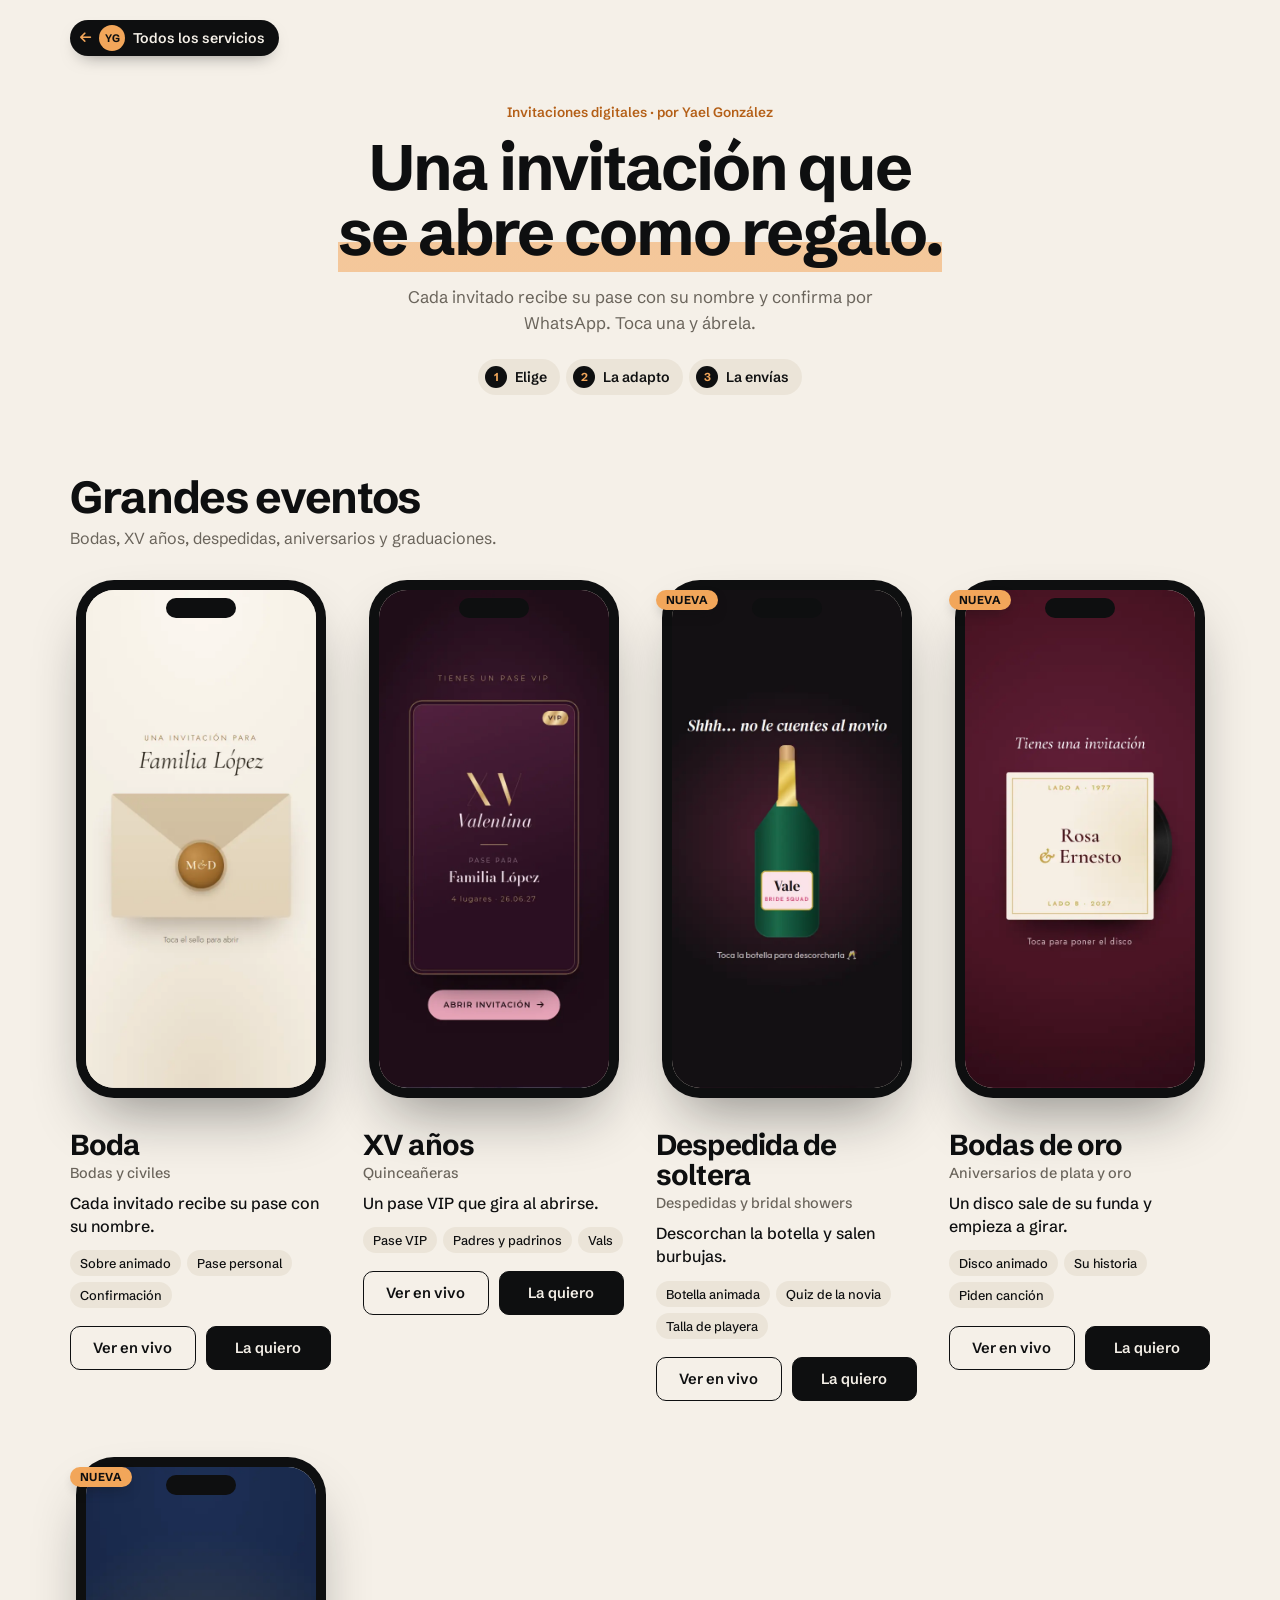
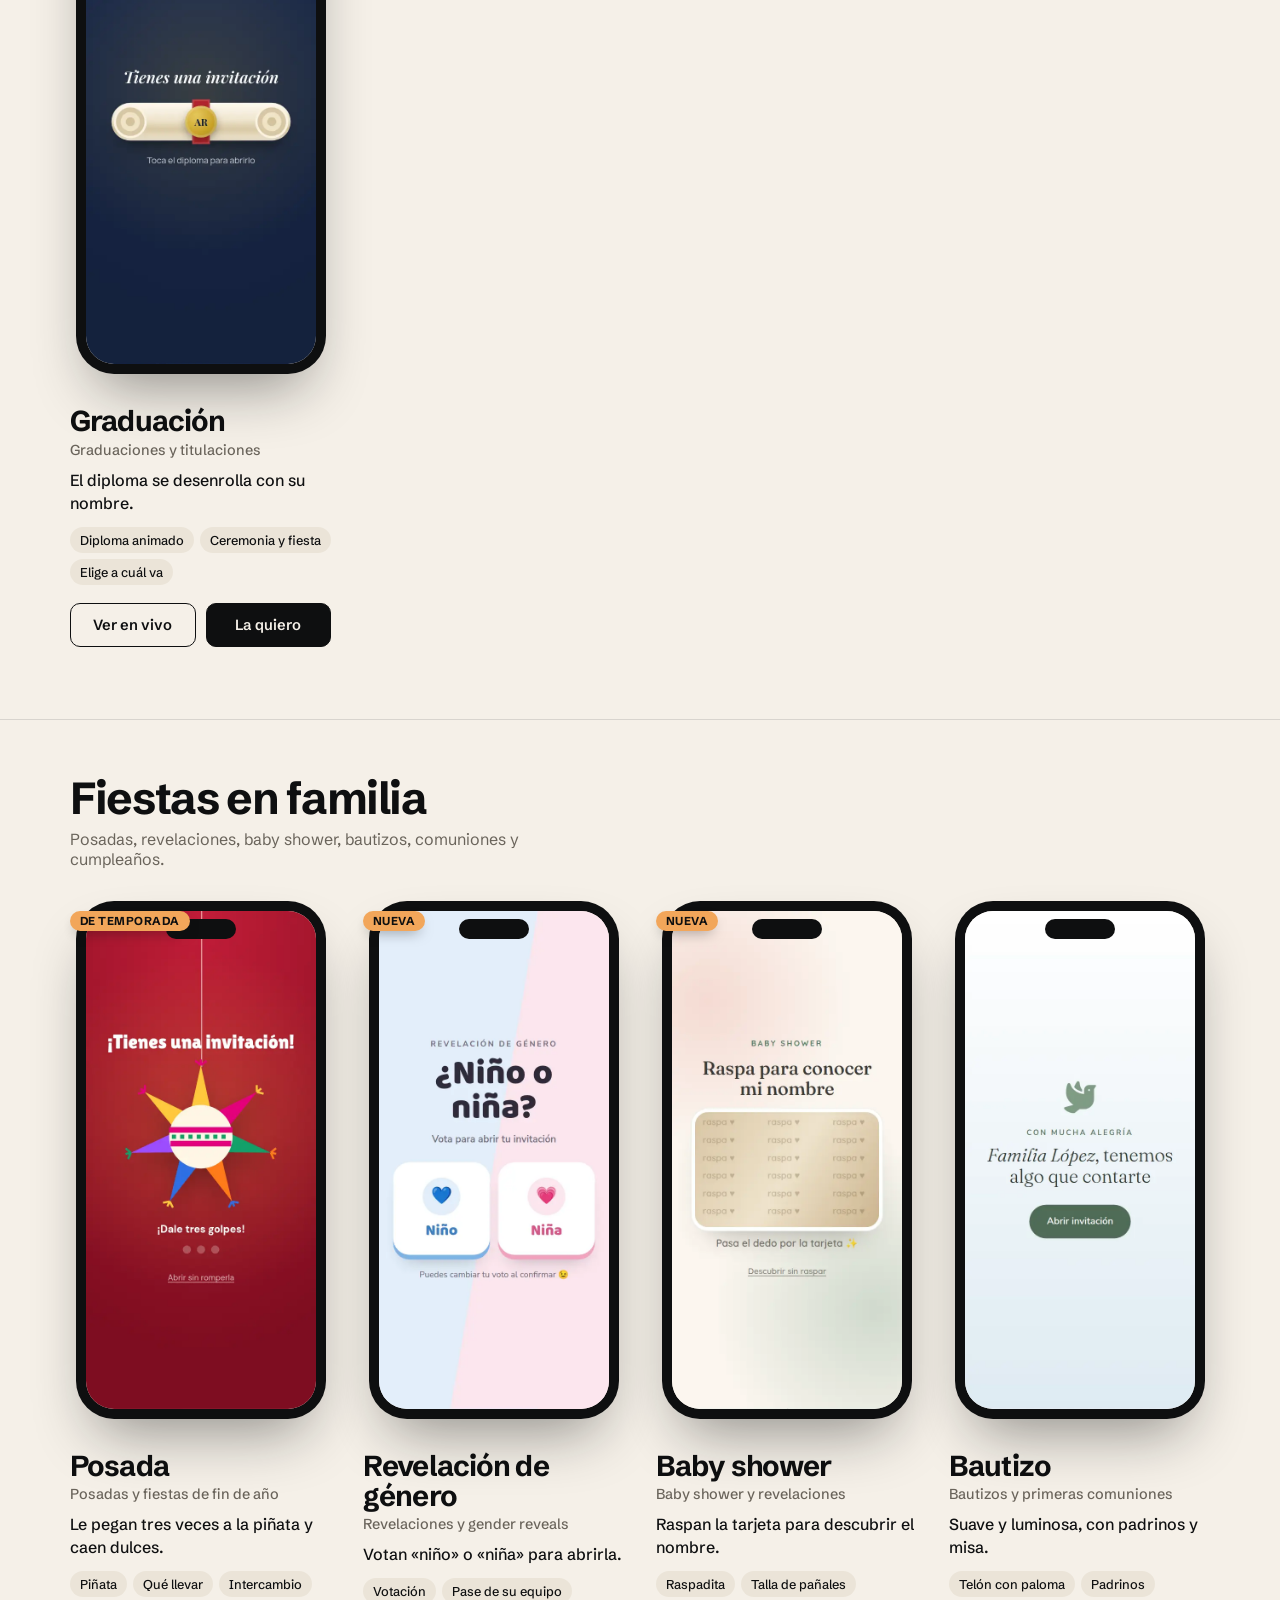
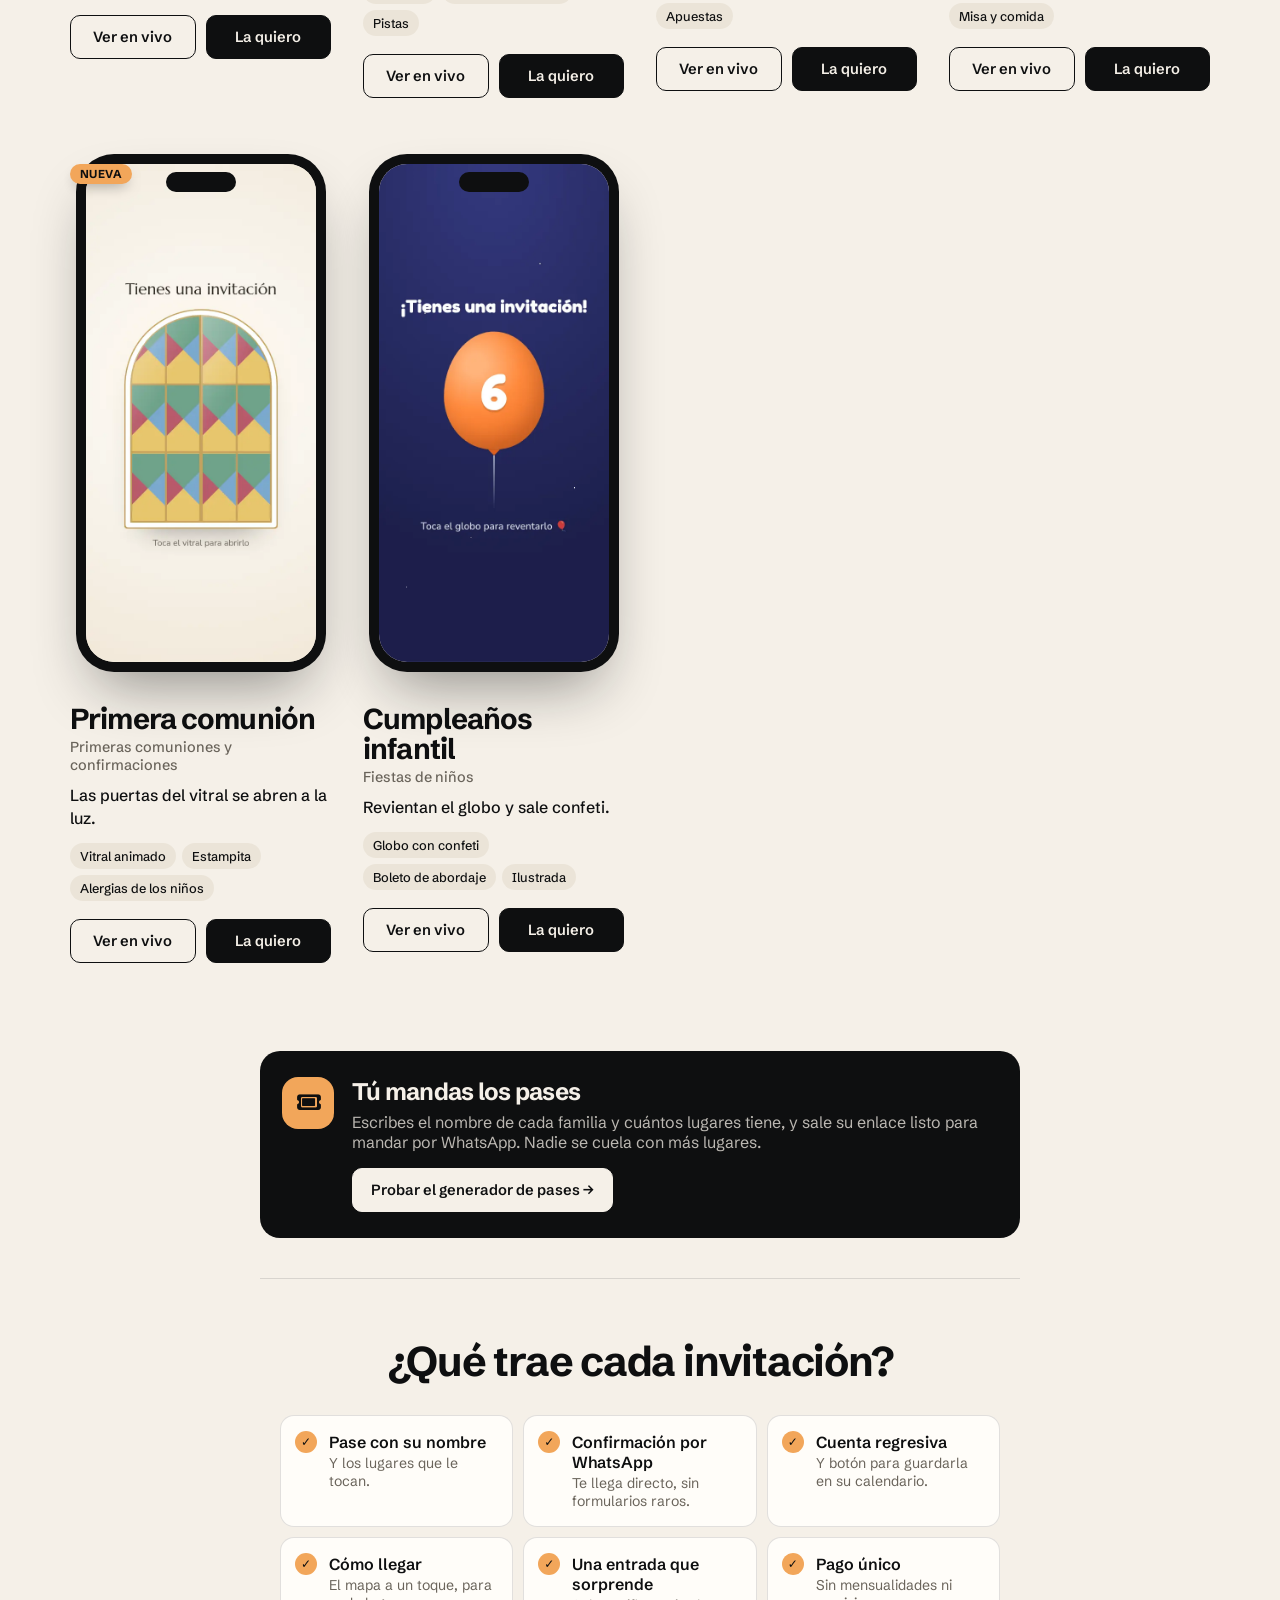
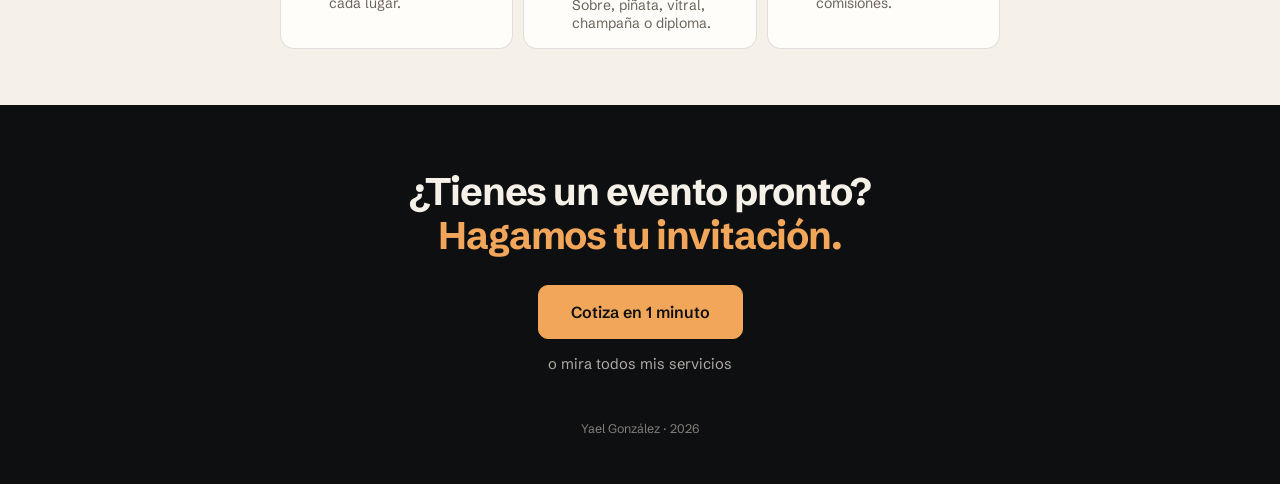
==== commit c1faf51d: "Portada: texto de entrada corto y sin el enlace repetido al catálogo, para que el primer ejemplo se " ====
--- a/index.html
+++ b/index.html
@@ -40,13 +40,12 @@
   <header class="intro">
     <p class="kicker">Invitaciones digitales · por Yael González</p>
     <h1 class="title">Una invitación que <em>se abre como regalo.</em></h1>
-    <p class="lead">Cada invitado recibe su propio enlace con su nombre y sus lugares, confirma por WhatsApp en un toque y guarda la fecha en su calendario. Sin papel, sin apps. Toca un ejemplo y ábrelo.</p>
+    <p class="lead">Cada invitado recibe su pase con su nombre y confirma por WhatsApp. Toca una y ábrela.</p>
     <ol class="how">
       <li><strong>Elige</strong></li>
       <li><strong>La adapto</strong></li>
-      <li><strong>La compartes</strong></li>
+      <li><strong>La envías</strong></li>
     </ol>
-    <p class="help">¿Necesitas otra cosa? <a href="../yalech-web-link-in-bio/">Mira el catálogo completo <span aria-hidden="true">→</span></a></p>
   </header>
 
   <section class="category" id="grandes-eventos">
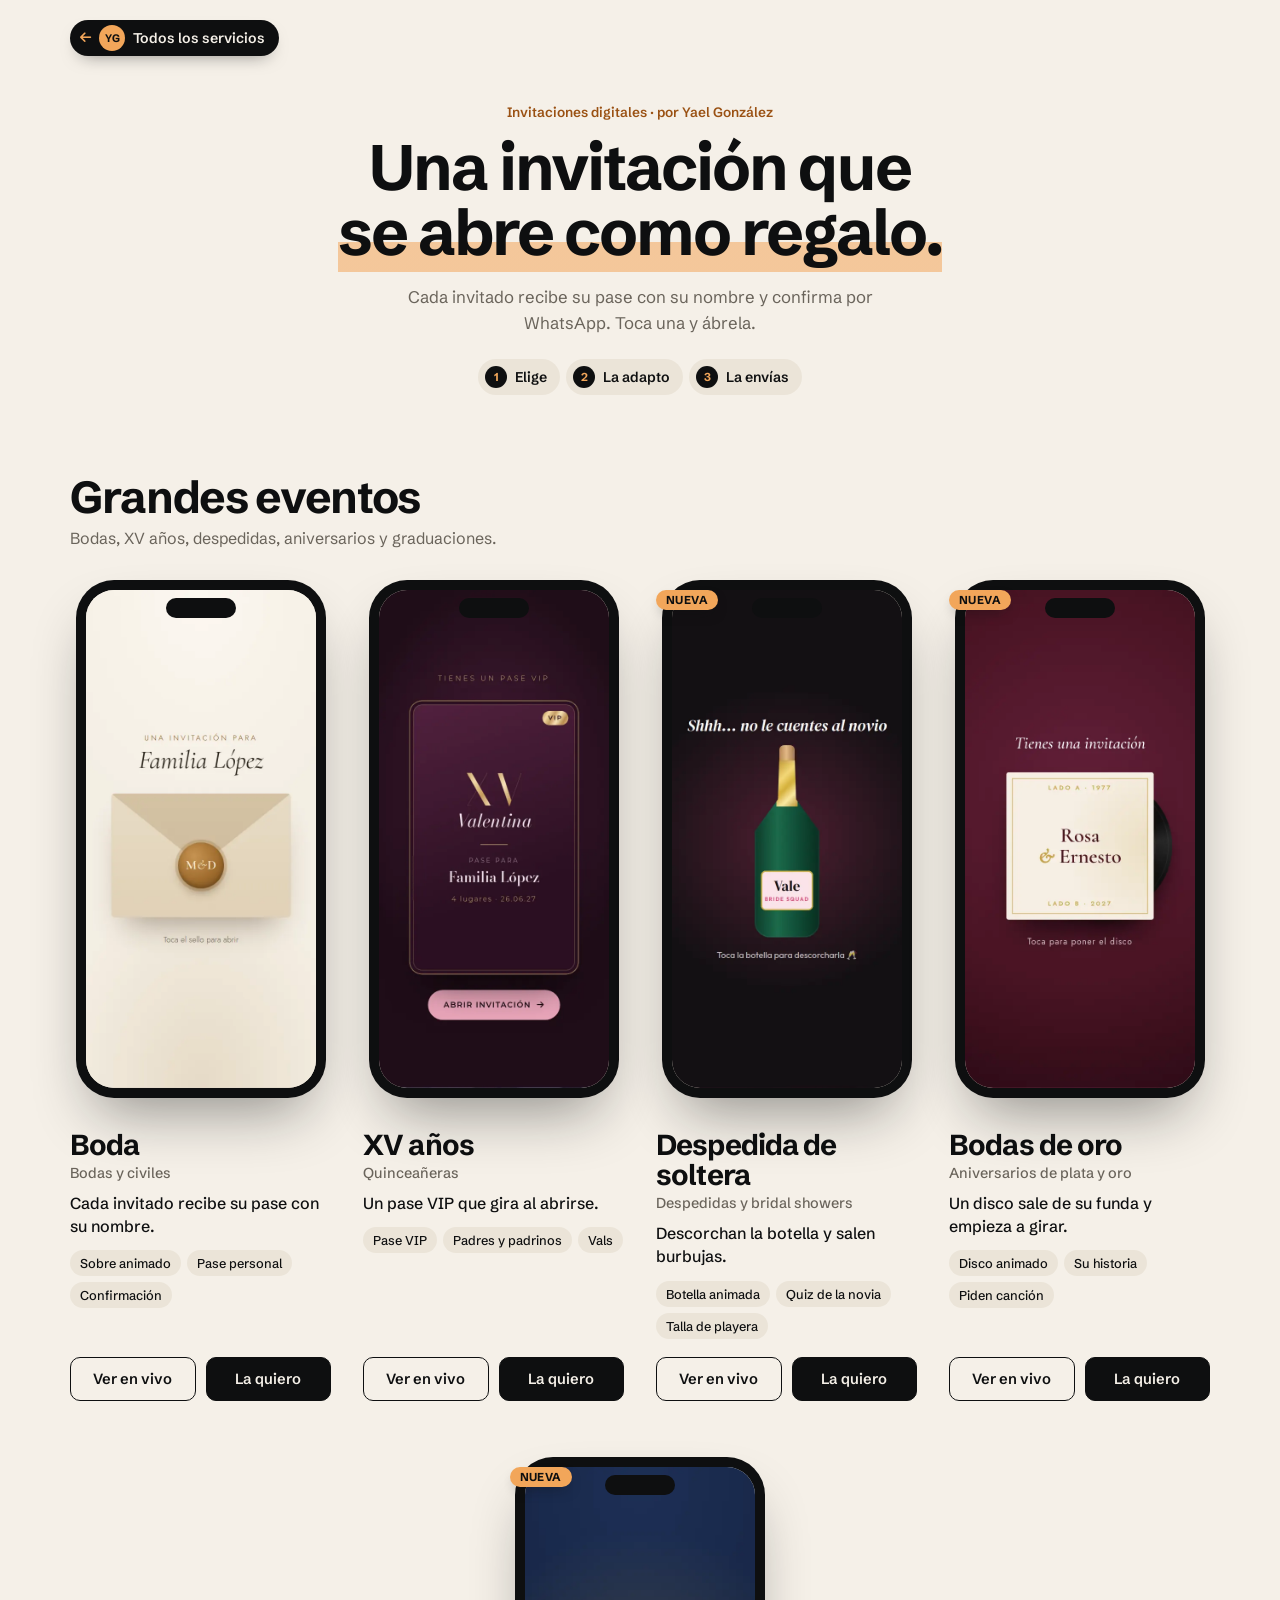
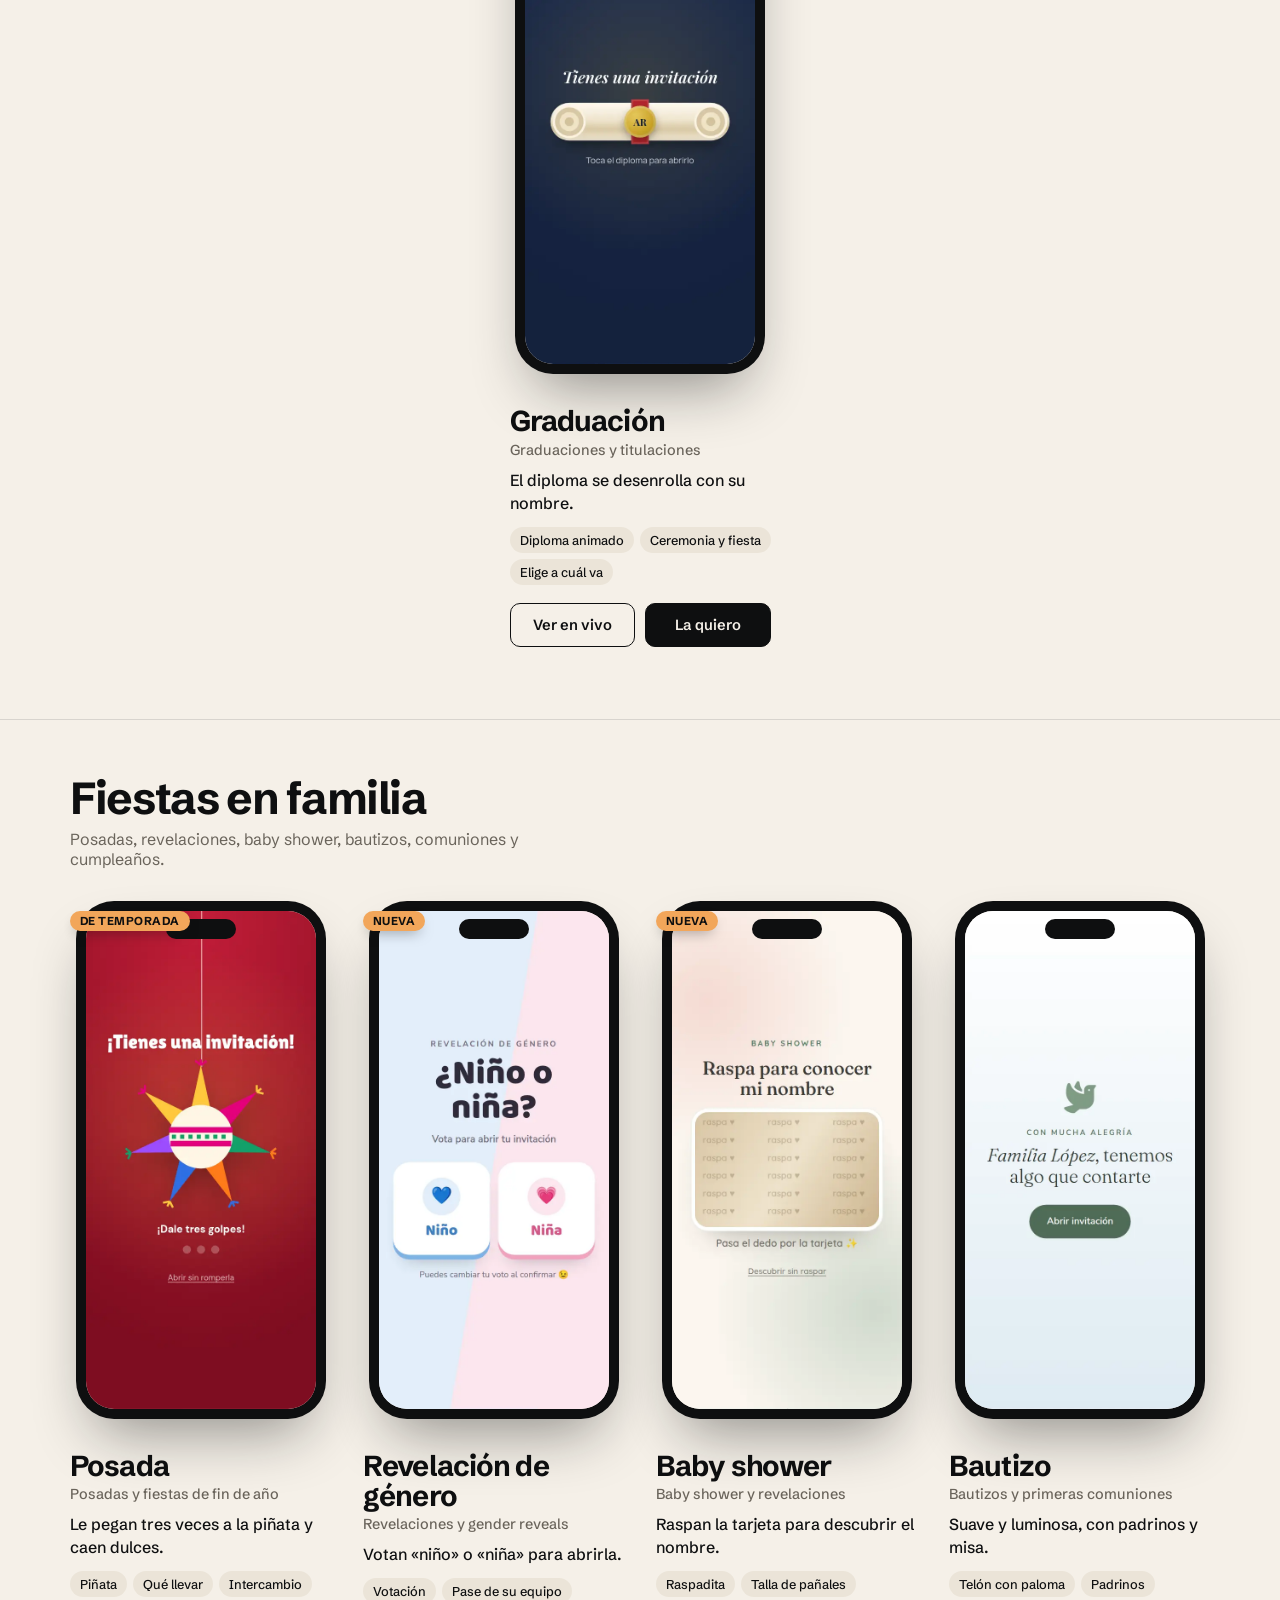
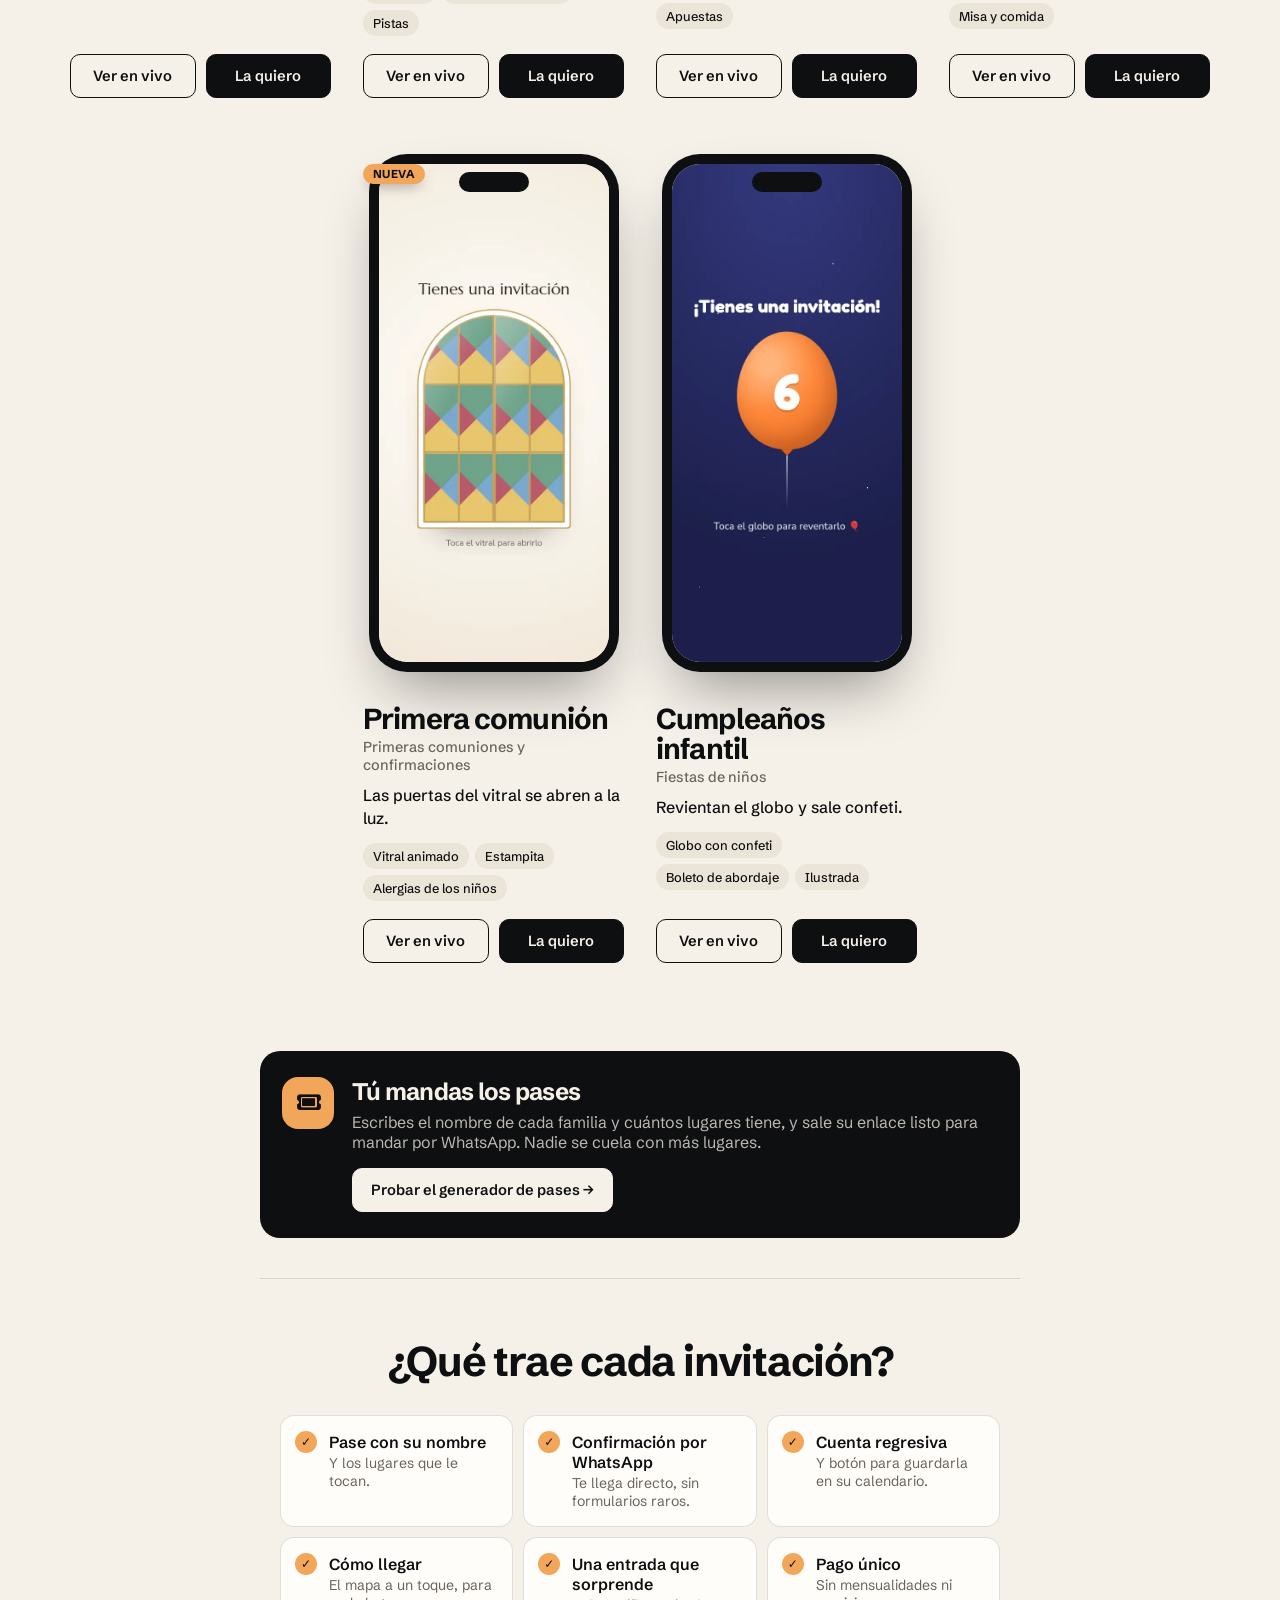
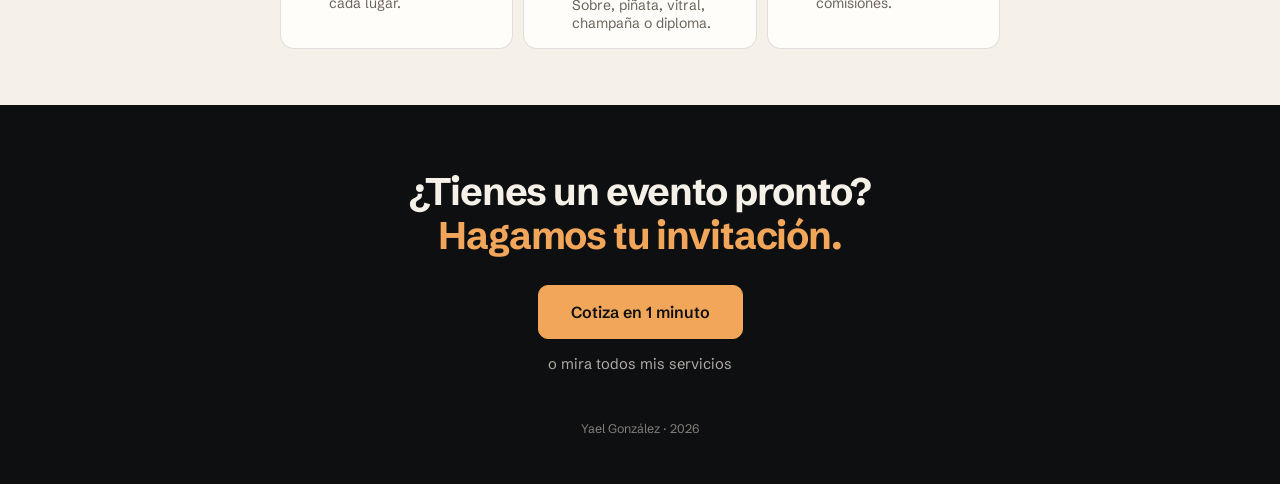
==== commit 401fa6ec: "Portada de la misma familia que las demás: mismos estilos, carrusel y cotizador, última fila centrad" ====
--- a/index.html
+++ b/index.html
@@ -24,9 +24,9 @@
   <link rel="preconnect" href="https://fonts.gstatic.com" crossorigin />
   <link href="https://fonts.googleapis.com/css2?family=Schibsted+Grotesk:wght@400;500;600;700&display=swap" rel="stylesheet" />
   <link rel="stylesheet" href="https://cdnjs.cloudflare.com/ajax/libs/font-awesome/6.5.1/css/all.min.css" integrity="sha512-DTOQO9RWCH3ppGqcWaEA1BIZOC6xxalwEsw9c2QQeAIftl+Vegovlnee1c9QX4TctnWMn13TZye+giMm8e2LwA==" crossorigin="anonymous" referrerpolicy="no-referrer" />
-  <link rel="stylesheet" href="estilos.css?v=1" />
+  <link rel="stylesheet" href="estilos.css?v=10" />
   <link rel="stylesheet" href="assets/cotizar.css?v=1" />
-  <link rel="stylesheet" href="assets/carrusel.css?v=2" />
+  <link rel="stylesheet" href="assets/carrusel.css?v=3" />
 </head>
 <body>
   <!-- Ejemplos de invitaciones digitales de yalech. Cada invitación vive en su carpeta (boda/, xv/, posada/…)
@@ -37,6 +37,7 @@
     <a class="back" href="../yalech-web-link-in-bio/#invitaciones" aria-label="Regresar al catálogo de servicios"><i class="fa-solid fa-arrow-left"></i><span class="back-avatar" aria-hidden="true">YG</span>Todos los servicios</a>
   </nav>
 
+  <main>
   <header class="intro">
     <p class="kicker">Invitaciones digitales · por Yael González</p>
     <h1 class="title">Una invitación que <em>se abre como regalo.</em></h1>
@@ -110,7 +111,7 @@
           <ul class="chips"><li>Disco animado</li><li>Su historia</li><li>Piden canción</li></ul>
           <div class="item-actions">
             <a class="btn" href="aniversario/?n=Familia%20L%C3%B3pez&amp;p=4" target="_blank" rel="noopener">Ver en vivo</a>
-            <a class="btn btn--solid" data-cotizar="invitacion" data-ejemplo="Aniversario" href="https://wa.me/520000000000?text=Hola%20Yael%2C%20quiero%20una%20invitaci%C3%B3n%20digital%20de%20aniversario" target="_blank" rel="noopener">La quiero</a>
+            <a class="btn btn--solid" data-cotizar="invitacion" data-ejemplo="Bodas de oro" href="https://wa.me/520000000000?text=Hola%20Yael%2C%20quiero%20una%20invitaci%C3%B3n%20digital%20de%20aniversario" target="_blank" rel="noopener">La quiero</a>
           </div>
         </div>
       </article>
@@ -252,6 +253,8 @@
     </ul>
   </section>
 
+  </main>
+
   <footer class="outro">
     <p class="outro-text">¿Tienes un evento pronto? <em>Hagamos tu invitación.</em></p>
     <a class="btn btn--solid btn--big" href="https://wa.me/520000000000?text=Hola%20Yael,%20quiero%20cotizar%20una%20invitaci%C3%B3n%20digital" target="_blank" rel="noopener" data-cotizar="invitacion">Cotiza en 1 minuto</a>
@@ -259,11 +262,13 @@
     <p class="outro-sign">Yael González · 2026</p>
   </footer>
 
+  <aside aria-label="Cotizar">
   <a class="float-quote" href="https://wa.me/520000000000?text=Hola%20Yael,%20quiero%20cotizar%20una%20invitaci%C3%B3n%20digital" target="_blank" rel="noopener" data-cotizar="invitacion"><i class="fa-solid fa-bolt"></i> Cotiza en 1 minuto</a>
+  </aside>
 
   <script src="assets/motion.js"></script>
-  <script src="assets/cotizar.js?v=2"></script>
-  <script src="assets/carrusel.js?v=1"></script>
+  <script src="assets/cotizar.js?v=3"></script>
+  <script src="assets/carrusel.js?v=3"></script>
   <script>
     // Carrusel de ejemplos: flechas, puntitos y una probadita para que se note que se desliza
     document.querySelectorAll('.category .grid').forEach(g => carrusel(g));
--- a/estilos.css
+++ b/estilos.css
@@ -5,7 +5,7 @@
   --muted: #6a645b;
   --line: rgba(14, 15, 16, 0.12);
   --amber: #f2a65a;
-  --amber-text: #b45f17;
+  --amber-text: #9a5113;
 
   --font: "Schibsted Grotesk", system-ui, sans-serif;
   --tracking: -0.03em;
@@ -129,7 +129,7 @@
 
 /* ¿No sabes cuál? → abre el cotizador */
 .help { margin-top: 18px; font-size: 0.95rem; color: var(--muted); animation: rise 0.8s cubic-bezier(0.2, 0.8, 0.2, 1) 0.55s both; }
-.help a { color: var(--amber-text); font-weight: 600; text-decoration: none; border-bottom: 1.5px solid rgba(180, 95, 23, 0.35); transition: border-color 0.2s ease; }
+.help a { color: var(--amber-text); font-weight: 600; text-decoration: none; border-bottom: 1.5px solid rgba(154, 81, 19, 0.35); transition: border-color 0.2s ease; }
 .help a:hover { border-color: var(--amber-text); }
 
 /* Cotizador (assets/cotizar.css): colores de esta página */
@@ -459,10 +459,11 @@
 .device-phone img { border-radius: 12px; }
 @media (max-width: 640px) { .item--system .device { max-width: 320px; } }
 
-/* Sitios web y landing pages: filas de 3 centradas (en lugar de 4 + sobrantes) */
+/* En compu y tablet: hasta 4 por fila (3 para sistemas) y la última fila centrada, sin huecos a la derecha */
 @media (min-width: 641px) {
-  #sitios-web .grid, #landing-pages .grid { display: flex; flex-wrap: wrap; justify-content: center; }
-  #sitios-web .item, #landing-pages .item { flex: 0 1 calc((100% - 64px) / 3); min-width: 250px; }
+  .grid { display: flex; flex-wrap: wrap; justify-content: center; }
+  .item { flex: 0 1 calc((100% - 96px) / 4); min-width: 230px; }
+  .item--system { flex-basis: calc((100% - 64px) / 3); min-width: 280px; }
 }
 
 /* ---------- Celular: plantillas en carrusel ---------- */
@@ -591,3 +592,10 @@
 .tool .btn { margin-top: 16px; background: var(--bg); color: var(--ink); border-color: var(--bg); }
 .tool .btn:hover { background: var(--amber); border-color: var(--amber); }
 @media (max-width: 800px) { .tool { margin-inline: 16px; } }
+
+/* Los botones de cada ejemplo no se parten en dos líneas */
+.item-actions .btn { white-space: nowrap; padding-inline: 12px; }
+
+/* Los botones de todas las tarjetas quedan a la misma altura, aunque la descripción mida distinto */
+.item-info { flex: 1; display: flex; flex-direction: column; }
+.item-actions { margin-top: auto; padding-top: 18px; }
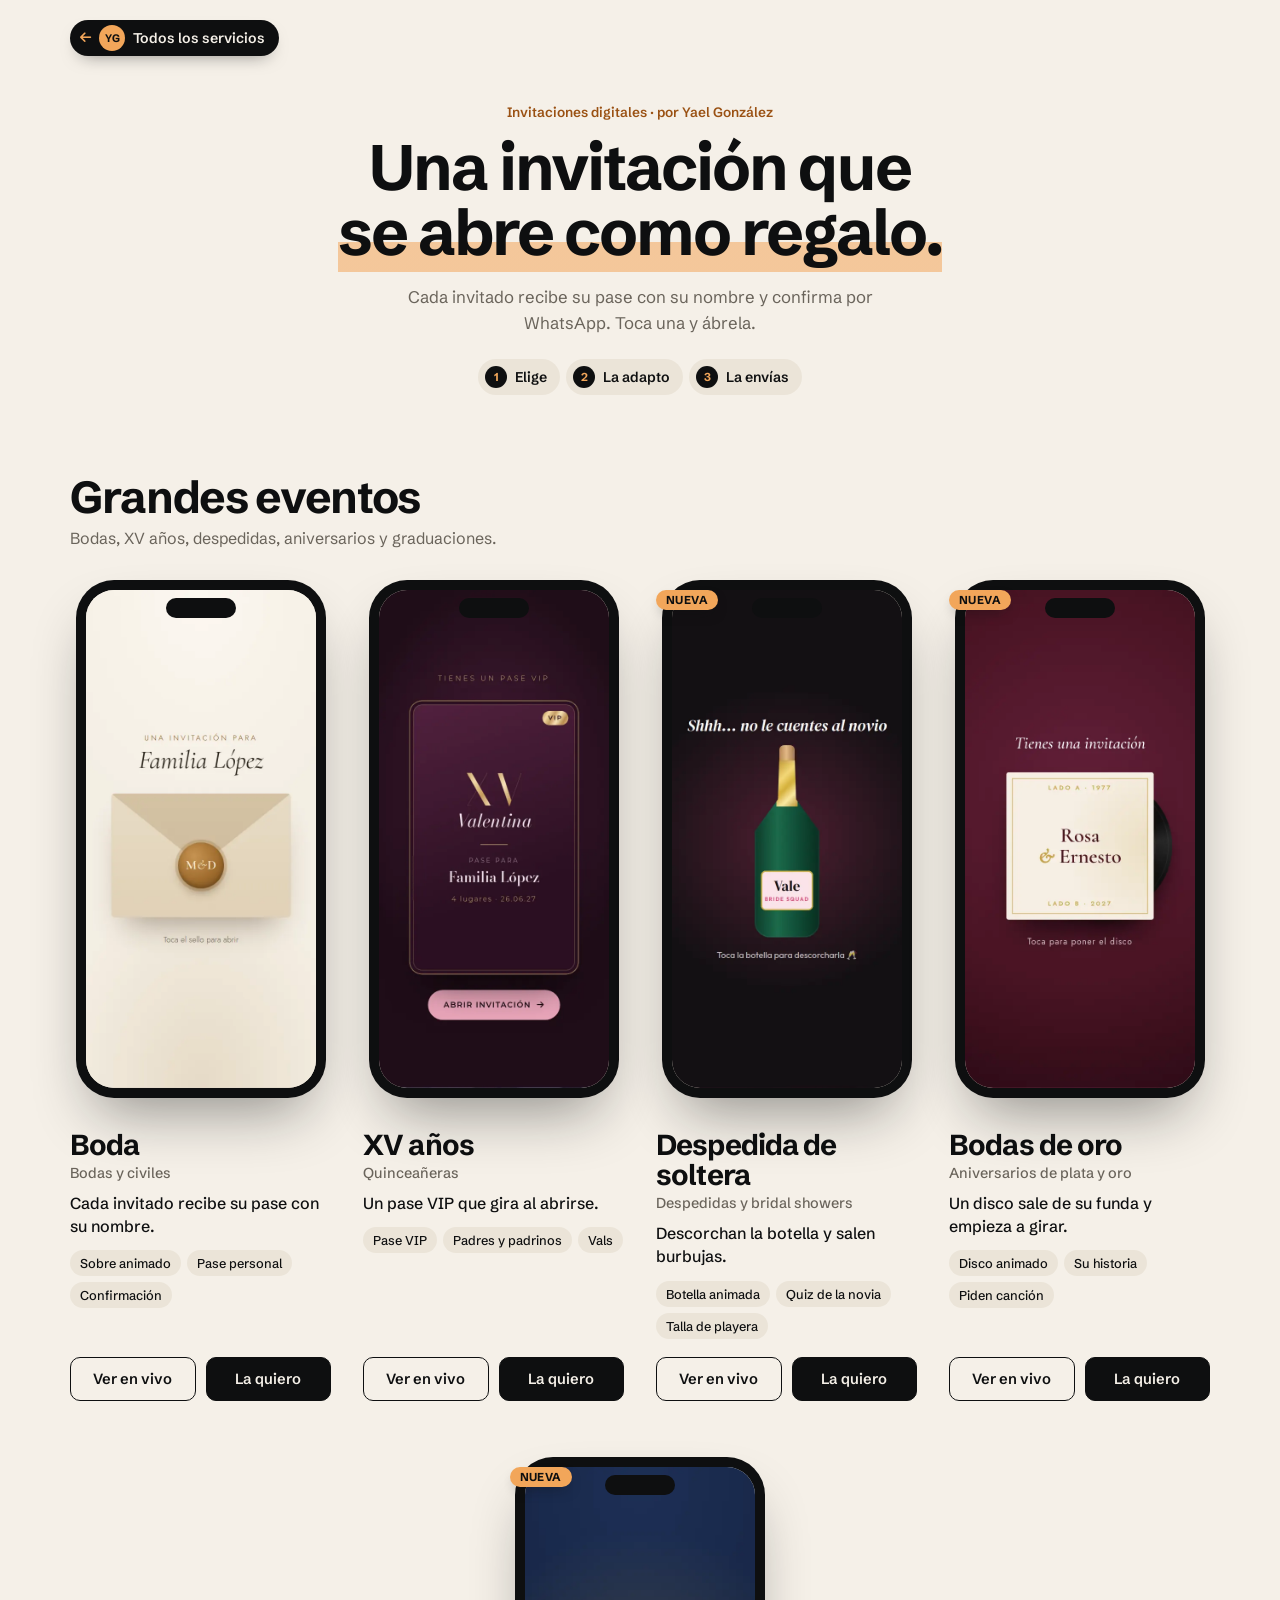
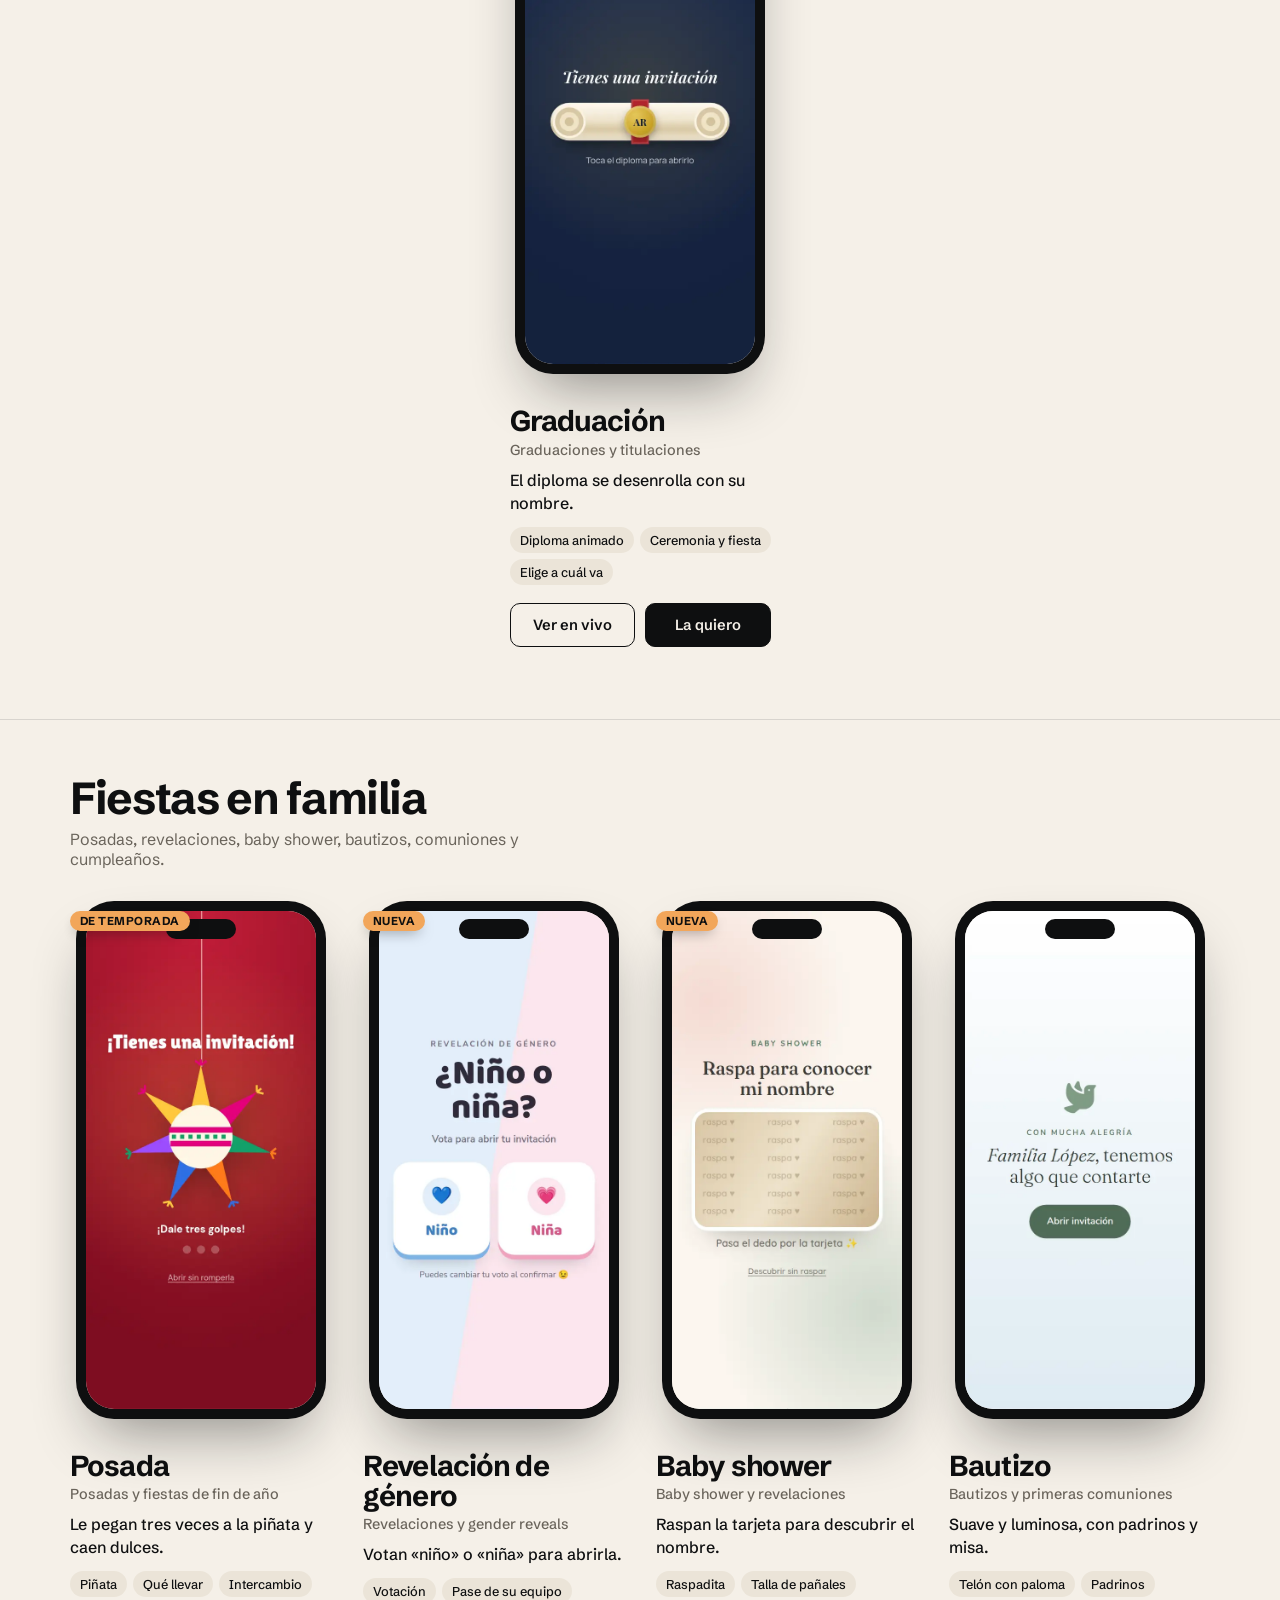
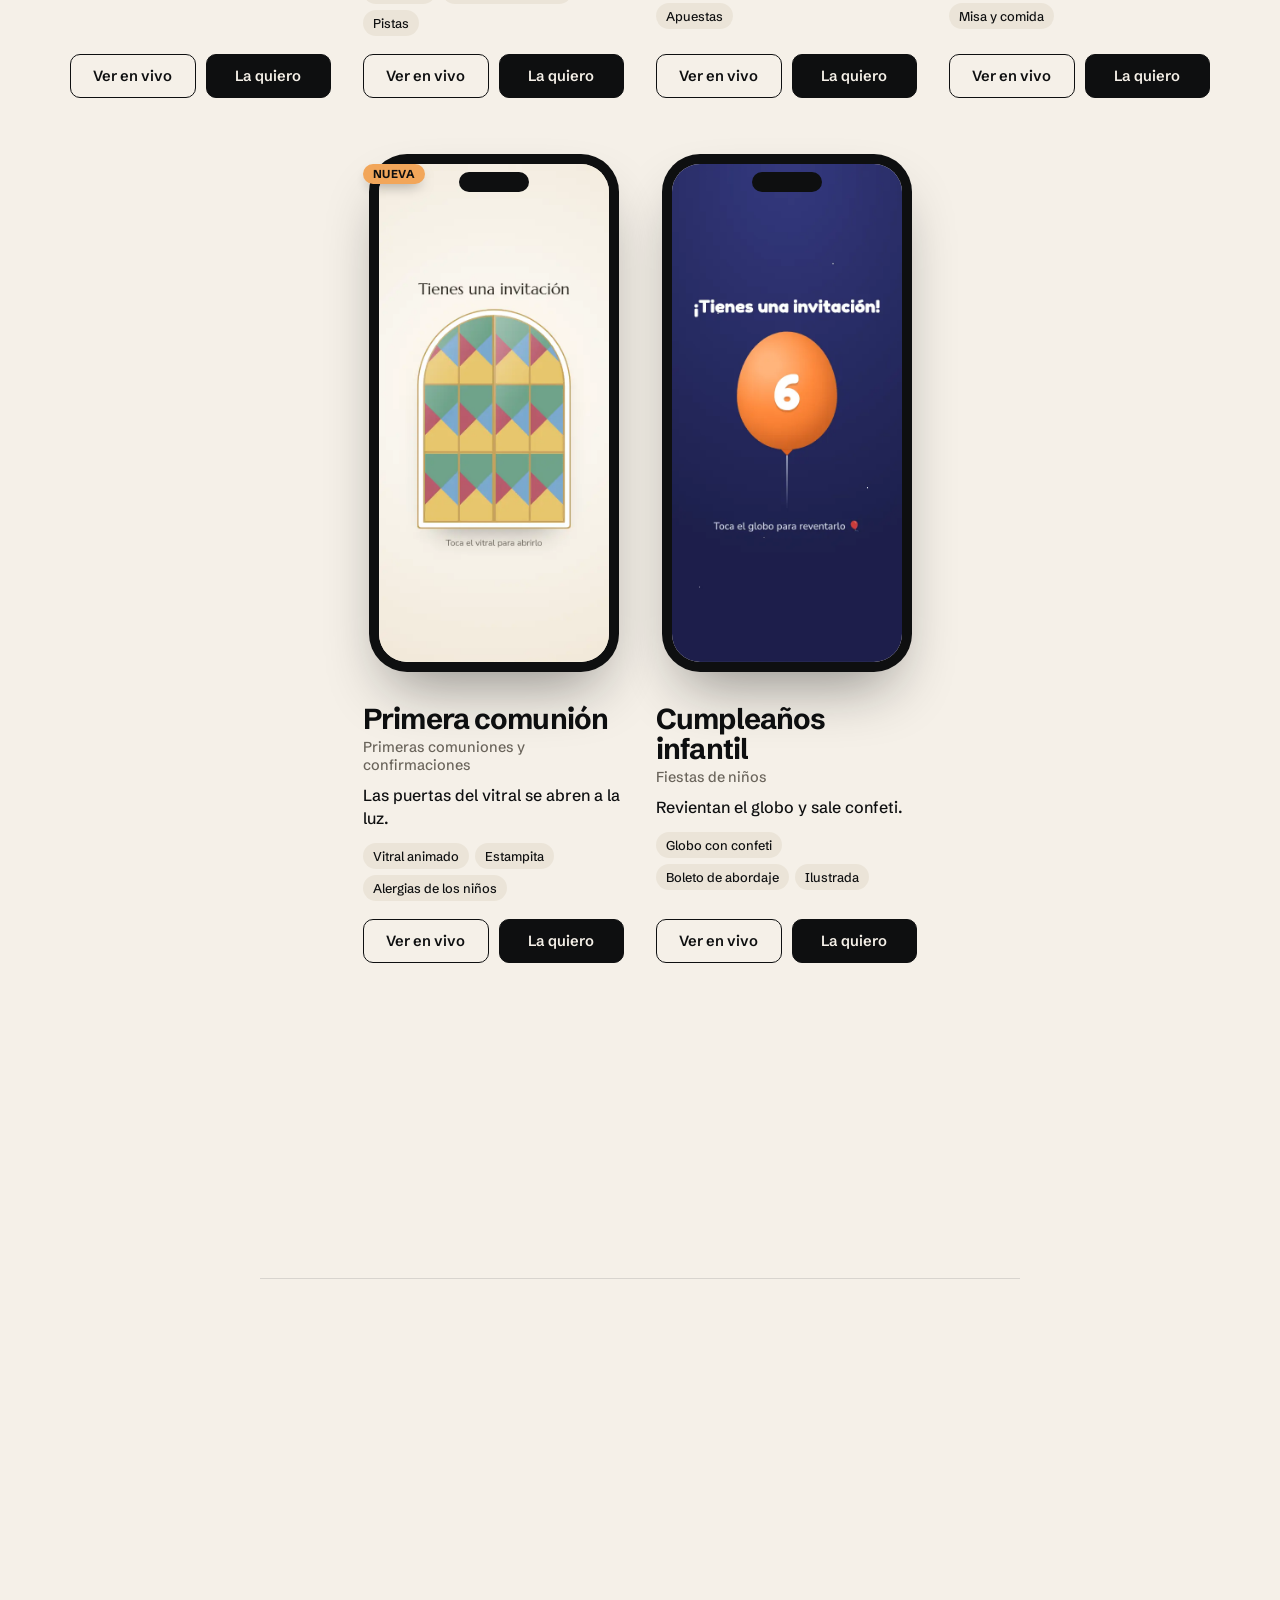
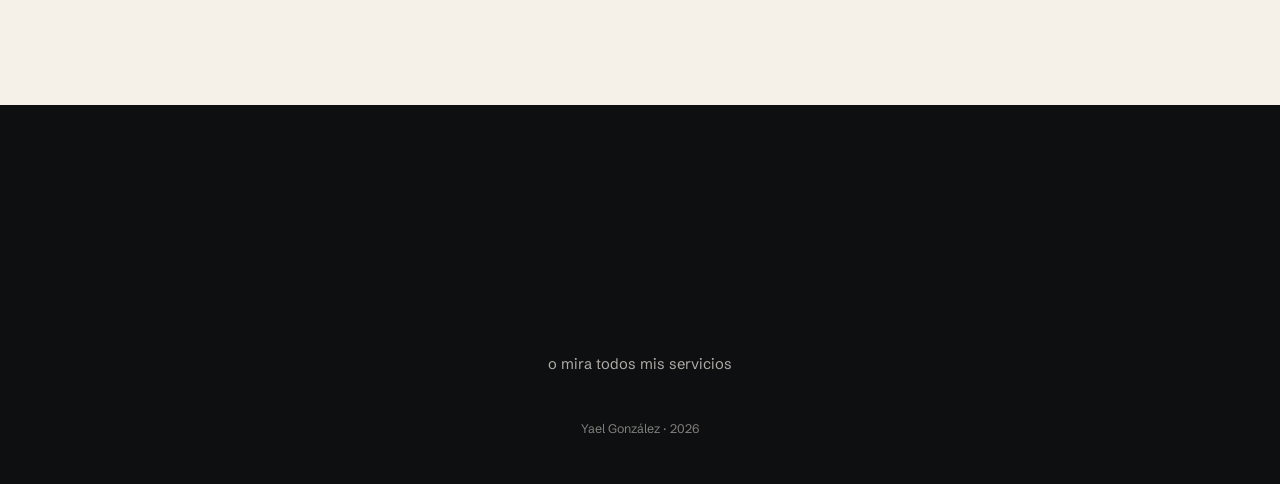
==== commit 3336a2c1: "Íconos propios y ligeros: solo los 226 íconos que se usan (unos 33 KB en lugar de unos 400 KB desde " ====
--- a/index.html
+++ b/index.html
@@ -23,7 +23,7 @@
   <link rel="preconnect" href="https://fonts.googleapis.com" />
   <link rel="preconnect" href="https://fonts.gstatic.com" crossorigin />
   <link href="https://fonts.googleapis.com/css2?family=Schibsted+Grotesk:wght@400;500;600;700&display=swap" rel="stylesheet" />
-  <link rel="stylesheet" href="https://cdnjs.cloudflare.com/ajax/libs/font-awesome/6.5.1/css/all.min.css" integrity="sha512-DTOQO9RWCH3ppGqcWaEA1BIZOC6xxalwEsw9c2QQeAIftl+Vegovlnee1c9QX4TctnWMn13TZye+giMm8e2LwA==" crossorigin="anonymous" referrerpolicy="no-referrer" />
+  <link rel="stylesheet" href="assets/iconos/iconos.css?v=1" />
   <link rel="stylesheet" href="estilos.css?v=10" />
   <link rel="stylesheet" href="assets/cotizar.css?v=1" />
   <link rel="stylesheet" href="assets/carrusel.css?v=3" />
--- a/assets/iconos/iconos.css
+++ b/assets/iconos/iconos.css
@@ -0,0 +1,9 @@
+/*!
+ * Font Awesome Free 6.5.1 by @fontawesome - https://fontawesome.com
+ * License - https://fontawesome.com/license/free (Icons: CC BY 4.0, Fonts: SIL OFL 1.1, Code: MIT License)
+ * Copyright 2023 Fonticons, Inc.
+ */
+/* Versión ligera para yalech: solo los íconos que usan los ejemplos (se genera con iconos.py; no editar a mano). */
+
+.fa{font-family:var(--fa-style-family,"Font Awesome 6 Free");font-weight:var(--fa-style,900)}.fa,.fa-brands,.fa-classic,.fa-regular,.fa-sharp,.fa-solid,.fab,.far,.fas{-moz-osx-font-smoothing:grayscale;-webkit-font-smoothing:antialiased;display:var(--fa-display,inline-block);font-style:normal;font-variant:normal;line-height:1;text-rendering:auto}.fa-classic,.fa-regular,.fa-solid,.far,.fas{font-family:"Font Awesome 6 Free"}.fa-brands,.fab{font-family:"Font Awesome 6 Brands"}.fa-1x{font-size:1em}.fa-2x{font-size:2em}.fa-3x{font-size:3em}.fa-4x{font-size:4em}.fa-5x{font-size:5em}.fa-6x{font-size:6em}.fa-7x{font-size:7em}.fa-8x{font-size:8em}.fa-9x{font-size:9em}.fa-10x{font-size:10em}.fa-2xs{font-size:.625em;line-height:.1em;vertical-align:.225em}.fa-xs{font-size:.75em;line-height:.08333em;vertical-align:.125em}.fa-sm{font-size:.875em;line-height:.07143em;vertical-align:.05357em}.fa-lg{font-size:1.25em;line-height:.05em;vertical-align:-.075em}.fa-xl{font-size:1.5em;line-height:.04167em;vertical-align:-.125em}.fa-2xl{font-size:2em;line-height:.03125em;vertical-align:-.1875em}.fa-fw{text-align:center;width:1.25em}.fa-ul{list-style-type:none;margin-left:var(--fa-li-margin,2.5em);padding-left:0}.fa-ul>li{position:relative}.fa-li{left:calc(var(--fa-li-width, 2em)*-1);position:absolute;text-align:center;width:var(--fa-li-width,2em);line-height:inherit}.fa-border{border-radius:var(--fa-border-radius,.1em);border:var(--fa-border-width,.08em) var(--fa-border-style,solid) var(--fa-border-color,#eee);padding:var(--fa-border-padding,.2em .25em .15em)}.fa-pull-left{float:left;margin-right:var(--fa-pull-margin,.3em)}.fa-pull-right{float:right;margin-left:var(--fa-pull-margin,.3em)}.fa-beat{-webkit-animation-name:fa-beat;animation-name:fa-beat;-webkit-animation-delay:var(--fa-animation-delay,0s);animation-delay:var(--fa-animation-delay,0s);-webkit-animation-direction:var(--fa-animation-direction,normal);animation-direction:var(--fa-animation-direction,normal);-webkit-animation-duration:var(--fa-animation-duration,1s);animation-duration:var(--fa-animation-duration,1s);-webkit-animation-iteration-count:var(--fa-animation-iteration-count,infinite);animation-iteration-count:var(--fa-animation-iteration-count,infinite);-webkit-animation-timing-function:var(--fa-animation-timing,ease-in-out);animation-timing-function:var(--fa-animation-timing,ease-in-out)}.fa-bounce{-webkit-animation-name:fa-bounce;animation-name:fa-bounce;-webkit-animation-delay:var(--fa-animation-delay,0s);animation-delay:var(--fa-animation-delay,0s);-webkit-animation-direction:var(--fa-animation-direction,normal);animation-direction:var(--fa-animation-direction,normal);-webkit-animation-duration:var(--fa-animation-duration,1s);animation-duration:var(--fa-animation-duration,1s);-webkit-animation-iteration-count:var(--fa-animation-iteration-count,infinite);animation-iteration-count:var(--fa-animation-iteration-count,infinite);-webkit-animation-timing-function:var(--fa-animation-timing,cubic-bezier(.28,.84,.42,1));animation-timing-function:var(--fa-animation-timing,cubic-bezier(.28,.84,.42,1))}.fa-fade{-webkit-animation-name:fa-fade;animation-name:fa-fade;-webkit-animation-iteration-count:var(--fa-animation-iteration-count,infinite);animation-iteration-count:var(--fa-animation-iteration-count,infinite);-webkit-animation-timing-function:var(--fa-animation-timing,cubic-bezier(.4,0,.6,1));animation-timing-function:var(--fa-animation-timing,cubic-bezier(.4,0,.6,1))}.fa-beat-fade,.fa-fade{-webkit-animation-delay:var(--fa-animation-delay,0s);animation-delay:var(--fa-animation-delay,0s);-webkit-animation-direction:var(--fa-animation-direction,normal);animation-direction:var(--fa-animation-direction,normal);-webkit-animation-duration:var(--fa-animation-duration,1s);animation-duration:var(--fa-animation-duration,1s)}.fa-beat-fade{-webkit-animation-name:fa-beat-fade;animation-name:fa-beat-fade;-webkit-animation-iteration-count:var(--fa-animation-iteration-count,infinite);animation-iteration-count:var(--fa-animation-iteration-count,infinite);-webkit-animation-timing-function:var(--fa-animation-timing,cubic-bezier(.4,0,.6,1));animation-timing-function:var(--fa-animation-timing,cubic-bezier(.4,0,.6,1))}.fa-flip{-webkit-animation-name:fa-flip;animation-name:fa-flip;-webkit-animation-delay:var(--fa-animation-delay,0s);animation-delay:var(--fa-animation-delay,0s);-webkit-animation-direction:var(--fa-animation-direction,normal);animation-direction:var(--fa-animation-direction,normal);-webkit-animation-duration:var(--fa-animation-duration,1s);animation-duration:var(--fa-animation-duration,1s);-webkit-animation-iteration-count:var(--fa-animation-iteration-count,infinite);animation-iteration-count:var(--fa-animation-iteration-count,infinite);-webkit-animation-timing-function:var(--fa-animation-timing,ease-in-out);animation-timing-function:var(--fa-animation-timing,ease-in-out)}.fa-shake{-webkit-animation-name:fa-shake;animation-name:fa-shake;-webkit-animation-duration:var(--fa-animation-duration,1s);animation-duration:var(--fa-animation-duration,1s);-webkit-animation-iteration-count:var(--fa-animation-iteration-count,infinite);animation-iteration-count:var(--fa-animation-iteration-count,infinite);-webkit-animation-timing-function:var(--fa-animation-timing,linear);animation-timing-function:var(--fa-animation-timing,linear)}.fa-shake,.fa-spin{-webkit-animation-delay:var(--fa-animation-delay,0s);animation-delay:var(--fa-animation-delay,0s);-webkit-animation-direction:var(--fa-animation-direction,normal);animation-direction:var(--fa-animation-direction,normal)}.fa-spin{-webkit-animation-name:fa-spin;animation-name:fa-spin;-webkit-animation-duration:var(--fa-animation-duration,2s);animation-duration:var(--fa-animation-duration,2s);-webkit-animation-iteration-count:var(--fa-animation-iteration-count,infinite);animation-iteration-count:var(--fa-animation-iteration-count,infinite);-webkit-animation-timing-function:var(--fa-animation-timing,linear);animation-timing-function:var(--fa-animation-timing,linear)}.fa-spin-reverse{--fa-animation-direction:reverse}.fa-pulse,.fa-spin-pulse{-webkit-animation-name:fa-spin;animation-name:fa-spin;-webkit-animation-direction:var(--fa-animation-direction,normal);animation-direction:var(--fa-animation-direction,normal);-webkit-animation-duration:var(--fa-animation-duration,1s);animation-duration:var(--fa-animation-duration,1s);-webkit-animation-iteration-count:var(--fa-animation-iteration-count,infinite);animation-iteration-count:var(--fa-animation-iteration-count,infinite);-webkit-animation-timing-function:var(--fa-animation-timing,steps(8));animation-timing-function:var(--fa-animation-timing,steps(8))}@media (prefers-reduced-motion:reduce){.fa-beat,.fa-beat-fade,.fa-bounce,.fa-fade,.fa-flip,.fa-pulse,.fa-shake,.fa-spin,.fa-spin-pulse{-webkit-animation-delay:-1ms;animation-delay:-1ms;-webkit-animation-duration:1ms;animation-duration:1ms;-webkit-animation-iteration-count:1;animation-iteration-count:1;-webkit-transition-delay:0s;transition-delay:0s;-webkit-transition-duration:0s;transition-duration:0s}}@-webkit-keyframes fa-beat{0%,90%{-webkit-transform:scale(1);transform:scale(1)}45%{-webkit-transform:scale(var(--fa-beat-scale,1.25));transform:scale(var(--fa-beat-scale,1.25))}}@keyframes fa-beat{0%,90%{-webkit-transform:scale(1);transform:scale(1)}45%{-webkit-transform:scale(var(--fa-beat-scale,1.25));transform:scale(var(--fa-beat-scale,1.25))}}@-webkit-keyframes fa-bounce{0%{-webkit-transform:scale(1) translateY(0);transform:scale(1) translateY(0)}10%{-webkit-transform:scale(var(--fa-bounce-start-scale-x,1.1),var(--fa-bounce-start-scale-y,.9)) translateY(0);transform:scale(var(--fa-bounce-start-scale-x,1.1),var(--fa-bounce-start-scale-y,.9)) translateY(0)}30%{-webkit-transform:scale(var(--fa-bounce-jump-scale-x,.9),var(--fa-bounce-jump-scale-y,1.1)) translateY(var(--fa-bounce-height,-.5em));transform:scale(var(--fa-bounce-jump-scale-x,.9),var(--fa-bounce-jump-scale-y,1.1)) translateY(var(--fa-bounce-height,-.5em))}50%{-webkit-transform:scale(var(--fa-bounce-land-scale-x,1.05),var(--fa-bounce-land-scale-y,.95)) translateY(0);transform:scale(var(--fa-bounce-land-scale-x,1.05),var(--fa-bounce-land-scale-y,.95)) translateY(0)}57%{-webkit-transform:scale(1) translateY(var(--fa-bounce-rebound,-.125em));transform:scale(1) translateY(var(--fa-bounce-rebound,-.125em))}64%{-webkit-transform:scale(1) translateY(0);transform:scale(1) translateY(0)}to{-webkit-transform:scale(1) translateY(0);transform:scale(1) translateY(0)}}@keyframes fa-bounce{0%{-webkit-transform:scale(1) translateY(0);transform:scale(1) translateY(0)}10%{-webkit-transform:scale(var(--fa-bounce-start-scale-x,1.1),var(--fa-bounce-start-scale-y,.9)) translateY(0);transform:scale(var(--fa-bounce-start-scale-x,1.1),var(--fa-bounce-start-scale-y,.9)) translateY(0)}30%{-webkit-transform:scale(var(--fa-bounce-jump-scale-x,.9),var(--fa-bounce-jump-scale-y,1.1)) translateY(var(--fa-bounce-height,-.5em));transform:scale(var(--fa-bounce-jump-scale-x,.9),var(--fa-bounce-jump-scale-y,1.1)) translateY(var(--fa-bounce-height,-.5em))}50%{-webkit-transform:scale(var(--fa-bounce-land-scale-x,1.05),var(--fa-bounce-land-scale-y,.95)) translateY(0);transform:scale(var(--fa-bounce-land-scale-x,1.05),var(--fa-bounce-land-scale-y,.95)) translateY(0)}57%{-webkit-transform:scale(1) translateY(var(--fa-bounce-rebound,-.125em));transform:scale(1) translateY(var(--fa-bounce-rebound,-.125em))}64%{-webkit-transform:scale(1) translateY(0);transform:scale(1) translateY(0)}to{-webkit-transform:scale(1) translateY(0);transform:scale(1) translateY(0)}}@-webkit-keyframes fa-fade{50%{opacity:var(--fa-fade-opacity,.4)}}@keyframes fa-fade{50%{opacity:var(--fa-fade-opacity,.4)}}@-webkit-keyframes fa-beat-fade{0%,to{opacity:var(--fa-beat-fade-opacity,.4);-webkit-transform:scale(1);transform:scale(1)}50%{opacity:1;-webkit-transform:scale(var(--fa-beat-fade-scale,1.125));transform:scale(var(--fa-beat-fade-scale,1.125))}}@keyframes fa-beat-fade{0%,to{opacity:var(--fa-beat-fade-opacity,.4);-webkit-transform:scale(1);transform:scale(1)}50%{opacity:1;-webkit-transform:scale(var(--fa-beat-fade-scale,1.125));transform:scale(var(--fa-beat-fade-scale,1.125))}}@-webkit-keyframes fa-flip{50%{-webkit-transform:rotate3d(var(--fa-flip-x,0),var(--fa-flip-y,1),var(--fa-flip-z,0),var(--fa-flip-angle,-180deg));transform:rotate3d(var(--fa-flip-x,0),var(--fa-flip-y,1),var(--fa-flip-z,0),var(--fa-flip-angle,-180deg))}}@keyframes fa-flip{50%{-webkit-transform:rotate3d(var(--fa-flip-x,0),var(--fa-flip-y,1),var(--fa-flip-z,0),var(--fa-flip-angle,-180deg));transform:rotate3d(var(--fa-flip-x,0),var(--fa-flip-y,1),var(--fa-flip-z,0),var(--fa-flip-angle,-180deg))}}@-webkit-keyframes fa-shake{0%{-webkit-transform:rotate(-15deg);transform:rotate(-15deg)}4%{-webkit-transform:rotate(15deg);transform:rotate(15deg)}8%,24%{-webkit-transform:rotate(-18deg);transform:rotate(-18deg)}12%,28%{-webkit-transform:rotate(18deg);transform:rotate(18deg)}16%{-webkit-transform:rotate(-22deg);transform:rotate(-22deg)}20%{-webkit-transform:rotate(22deg);transform:rotate(22deg)}32%{-webkit-transform:rotate(-12deg);transform:rotate(-12deg)}36%{-webkit-transform:rotate(12deg);transform:rotate(12deg)}40%,to{-webkit-transform:rotate(0deg);transform:rotate(0deg)}}@keyframes fa-shake{0%{-webkit-transform:rotate(-15deg);transform:rotate(-15deg)}4%{-webkit-transform:rotate(15deg);transform:rotate(15deg)}8%,24%{-webkit-transform:rotate(-18deg);transform:rotate(-18deg)}12%,28%{-webkit-transform:rotate(18deg);transform:rotate(18deg)}16%{-webkit-transform:rotate(-22deg);transform:rotate(-22deg)}20%{-webkit-transform:rotate(22deg);transform:rotate(22deg)}32%{-webkit-transform:rotate(-12deg);transform:rotate(-12deg)}36%{-webkit-transform:rotate(12deg);transform:rotate(12deg)}40%,to{-webkit-transform:rotate(0deg);transform:rotate(0deg)}}@-webkit-keyframes fa-spin{0%{-webkit-transform:rotate(0deg);transform:rotate(0deg)}to{-webkit-transform:rotate(1turn);transform:rotate(1turn)}}@keyframes fa-spin{0%{-webkit-transform:rotate(0deg);transform:rotate(0deg)}to{-webkit-transform:rotate(1turn);transform:rotate(1turn)}}.fa-rotate-90{-webkit-transform:rotate(90deg);transform:rotate(90deg)}.fa-rotate-180{-webkit-transform:rotate(180deg);transform:rotate(180deg)}.fa-rotate-270{-webkit-transform:rotate(270deg);transform:rotate(270deg)}.fa-flip-horizontal{-webkit-transform:scaleX(-1);transform:scaleX(-1)}.fa-flip-vertical{-webkit-transform:scaleY(-1);transform:scaleY(-1)}.fa-flip-both,.fa-flip-horizontal.fa-flip-vertical{-webkit-transform:scale(-1);transform:scale(-1)}.fa-rotate-by{-webkit-transform:rotate(var(--fa-rotate-angle,none));transform:rotate(var(--fa-rotate-angle,none))}.fa-stack{display:inline-block;height:2em;line-height:2em;position:relative;vertical-align:middle;width:2.5em}.fa-stack-1x,.fa-stack-2x{left:0;position:absolute;text-align:center;width:100%;z-index:var(--fa-stack-z-index,auto)}.fa-stack-1x{line-height:inherit}.fa-stack-2x{font-size:2em}.fa-inverse{color:var(--fa-inverse,#fff)}.fa-trash-can:before{content:"\f2ed"}.fa-stethoscope:before{content:"\f0f1"}.fa-file-lines:before{content:"\f15c"}.fa-ring:before{content:"\f70b"}.fa-calendar-days:before{content:"\f073"}.fa-door-open:before{content:"\f52b"}.fa-soap:before{content:"\e06e"}.fa-face-smile-beam:before{content:"\f5b8"}.fa-flag-checkered:before{content:"\f11e"}.fa-beer-mug-empty:before{content:"\f0fc"}.fa-fire-flame-simple:before{content:"\f46a"}.fa-address-book:before{content:"\f2b9"}.fa-comments:before{content:"\f086"}.fa-clipboard-list:before{content:"\f46d"}.fa-truck-ramp-box:before{content:"\f4de"}.fa-toggle-off:before{content:"\f204"}.fa-paw:before{content:"\f1b0"}.fa-cloud:before{content:"\f0c2"}.fa-bell-concierge:before{content:"\f562"}.fa-people-arrows:before{content:"\e068"}.fa-scissors:before{content:"\f0c4"}.fa-laptop-code:before{content:"\f5fc"}.fa-bars:before{content:"\f0c9"}.fa-heart-crack:before{content:"\f7a9"}.fa-lightbulb:before{content:"\f0eb"}.fa-fire-burner:before{content:"\e4f1"}.fa-flag:before{content:"\f024"}.fa-volume-low:before{content:"\f027"}.fa-circle-dot:before{content:"\f192"}.fa-campground:before{content:"\f6bb"}.fa-paintbrush:before{content:"\f1fc"}.fa-lock:before{content:"\f023"}.fa-tree:before{content:"\f1bb"}.fa-car-side:before{content:"\f5e4"}.fa-share-nodes:before{content:"\f1e0"}.fa-hourglass-half:before{content:"\f252"}.fa-microscope:before{content:"\f610"}.fa-sink:before{content:"\e06d"}.fa-bag-shopping:before{content:"\f290"}.fa-users:before{content:"\f0c0"}.fa-hand:before{content:"\f256"}.fa-plug:before{content:"\f1e6"}.fa-tooth:before{content:"\f5c9"}.fa-bicycle:before{content:"\f206"}.fa-truck-medical:before{content:"\f0f9"}.fa-school:before{content:"\f549"}.fa-money-bill:before{content:"\f0d6"}.fa-chart-simple:before{content:"\e473"}.fa-wand-magic-sparkles:before{content:"\e2ca"}.fa-user:before{content:"\f007"}.fa-van-shuttle:before{content:"\f5b6"}.fa-key:before{content:"\f084"}.fa-globe:before{content:"\f0ac"}.fa-location-arrow:before{content:"\f124"}.fa-money-bill-wave:before{content:"\f53a"}.fa-star:before{content:"\f005"}.fa-cross:before{content:"\f654"}.fa-box:before{content:"\f466"}.fa-shapes:before{content:"\f61f"}.fa-person-breastfeeding:before{content:"\e53a"}.fa-heart-pulse:before{content:"\f21e"}.fa-temperature-high:before{content:"\f769"}.fa-crown:before{content:"\f521"}.fa-user-group:before{content:"\f500"}.fa-fire:before{content:"\f06d"}.fa-pepper-hot:before{content:"\f816"}.fa-champagne-glasses:before{content:"\f79f"}.fa-wifi:before{content:"\f1eb"}.fa-bath:before{content:"\f2cd"}.fa-mug-hot:before{content:"\f7b6"}.fa-gift:before{content:"\f06b"}.fa-rotate-left:before{content:"\f2ea"}.fa-table-columns:before{content:"\f0db"}.fa-handshake:before{content:"\f2b5"}.fa-chair:before{content:"\f6c0"}.fa-circle-check:before{content:"\f058"}.fa-user-tie:before{content:"\f508"}.fa-certificate:before{content:"\f0a3"}.fa-box-open:before{content:"\f49e"}.fa-spa:before{content:"\f5bb"}.fa-diamond-turn-right:before{content:"\f5eb"}.fa-seedling:before{content:"\f4d8"}.fa-left-right:before{content:"\f337"}.fa-bowl-food:before{content:"\e4c6"}.fa-children:before{content:"\e4e1"}.fa-shield-halved:before{content:"\f3ed"}.fa-couch:before{content:"\f4b8"}.fa-church:before{content:"\f51d"}.fa-snowflake:before{content:"\f2dc"}.fa-question:before{content:"\3f"}.fa-file-signature:before{content:"\f573"}.fa-hand-holding-heart:before{content:"\f4be"}.fa-leaf:before{content:"\f06c"}.fa-arrow-right:before{content:"\f061"}.fa-cash-register:before{content:"\f788"}.fa-screwdriver-wrench:before{content:"\f7d9"}.fa-heart:before{content:"\f004"}.fa-bottle-water:before{content:"\e4c5"}.fa-kitchen-set:before{content:"\e51a"}.fa-cube:before{content:"\f1b2"}.fa-shield-dog:before{content:"\e573"}.fa-circle:before{content:"\f111"}.fa-user-astronaut:before{content:"\f4fb"}.fa-wallet:before{content:"\f555"}.fa-wrench:before{content:"\f0ad"}.fa-cat:before{content:"\f6be"}.fa-tags:before{content:"\f02c"}.fa-square-parking:before{content:"\f540"}.fa-faucet-drip:before{content:"\e006"}.fa-eye:before{content:"\f06e"}.fa-user-slash:before{content:"\f506"}.fa-pen:before{content:"\f304"}.fa-house-chimney:before{content:"\e3af"}.fa-comment-dots:before{content:"\f4ad"}.fa-phone:before{content:"\f095"}.fa-child-reaching:before{content:"\e59d"}.fa-door-closed:before{content:"\f52a"}.fa-shirt:before{content:"\f553"}.fa-headphones:before{content:"\f025"}.fa-arrow-left:before{content:"\f060"}.fa-table-cells:before{content:"\f00a"}.fa-person-dress:before{content:"\f182"}.fa-phone-volume:before{content:"\f2a0"}.fa-tag:before{content:"\f02b"}.fa-cake-candles:before{content:"\f1fd"}.fa-envelope:before{content:"\f0e0"}.fa-circle-info:before{content:"\f05a"}.fa-camera:before{content:"\f030"}.fa-hand-holding-droplet:before{content:"\f4c1"}.fa-calendar-check:before{content:"\f274"}.fa-truck:before{content:"\f0d1"}.fa-tent:before{content:"\e57d"}.fa-cookie:before{content:"\f563"}.fa-dumbbell:before{content:"\f44b"}.fa-calendar-plus:before{content:"\f271"}.fa-minus:before{content:"\f068"}.fa-clock:before{content:"\f017"}.fa-keyboard:before{content:"\f11c"}.fa-flask:before{content:"\f0c3"}.fa-ticket:before{content:"\f145"}.fa-power-off:before{content:"\f011"}.fa-id-card:before{content:"\f2c2"}.fa-utensils:before{content:"\f2e7"}.fa-bolt:before{content:"\f0e7"}.fa-toilet:before{content:"\f7d8"}.fa-sun:before{content:"\f185"}.fa-grip-lines:before{content:"\f7a4"}.fa-credit-card:before{content:"\f09d"}.fa-car:before{content:"\f1b9"}.fa-mountain-sun:before{content:"\e52f"}.fa-bed:before{content:"\f236"}.fa-podcast:before{content:"\f2ce"}.fa-location-dot:before{content:"\f3c5"}.fa-person-swimming:before{content:"\f5c4"}.fa-arrow-down:before{content:"\f063"}.fa-droplet:before{content:"\f043"}.fa-earth-americas:before{content:"\f57d"}.fa-dove:before{content:"\f4ba"}.fa-socks:before{content:"\f696"}.fa-envelope-open-text:before{content:"\f658"}.fa-boxes-stacked:before{content:"\f468"}.fa-link:before{content:"\f0c1"}.fa-play:before{content:"\f04b"}.fa-magnifying-glass:before{content:"\f002"}.fa-file-pen:before{content:"\f31c"}.fa-receipt:before{content:"\f543"}.fa-chevron-down:before{content:"\f078"}.fa-list-check:before{content:"\f0ae"}.fa-wind:before{content:"\f72e"}.fa-truck-fast:before{content:"\f48b"}.fa-fish:before{content:"\f578"}.fa-copy:before{content:"\f0c5"}.fa-plus:before{content:"\2b"}.fa-xmark:before{content:"\f00d"}.fa-baby:before{content:"\f77c"}.fa-ruler-combined:before{content:"\f546"}.fa-teeth:before{content:"\f62e"}.fa-map:before{content:"\f279"}.fa-rocket:before{content:"\f135"}.fa-store:before{content:"\f54e"}.fa-chevron-left:before{content:"\f053"}.fa-chevron-right:before{content:"\f054"}.fa-percent:before{content:"\25"}.fa-face-smile:before{content:"\f118"}.fa-person-praying:before{content:"\f683"}.fa-rotate:before{content:"\f2f1"}.fa-building:before{content:"\f1ad"}.fa-qrcode:before{content:"\f029"}.fa-clock-rotate-left:before{content:"\f1da"}.fa-pen-nib:before{content:"\f5ad"}.fa-dog:before{content:"\f6d3"}.fa-moon:before{content:"\f186"}.fa-music:before{content:"\f001"}.fa-shield-heart:before{content:"\e574"}.fa-fan:before{content:"\f863"}.fa-calendar:before{content:"\f133"}.fa-scale-balanced:before{content:"\f24e"}.fa-shower:before{content:"\f2cc"}.fa-user-plus:before{content:"\f234"}.fa-check:before{content:"\f00c"}.fa-briefcase:before{content:"\f0b1"}.fa-triangle-exclamation:before{content:"\f071"}.fa-life-ring:before{content:"\f1cd"}.fa-thumbs-up:before{content:"\f164"}.fa-file-invoice:before{content:"\f570"}.fa-syringe:before{content:"\f48e"}.fa-cloud-sun:before{content:"\f6c4"}.fa-bone:before{content:"\f5d7"}.fa-plane:before{content:"\f072"}.fa-print:before{content:"\f02f"}.fa-building-columns:before{content:"\f19c"}.fa-umbrella:before{content:"\f0e9"}.fa-video:before{content:"\f03d"}.fa-graduation-cap:before{content:"\f19d"}
+.fa-sr-only,.fa-sr-only-focusable:not(:focus),.sr-only,.sr-only-focusable:not(:focus){position:absolute;width:1px;height:1px;padding:0;margin:-1px;overflow:hidden;clip:rect(0,0,0,0);white-space:nowrap;border-width:0}:host,:root{--fa-style-family-brands:"Font Awesome 6 Brands";--fa-font-brands:normal 400 1em/1 "Font Awesome 6 Brands"}@font-face{font-family:"Font Awesome 6 Brands";font-style:normal;font-weight:400;font-display:block;src:url(./fa-brands-400.woff2) format("woff2")}.fa-brands,.fab{font-weight:400}.fa-linkedin-in:before{content:"\f0e1"}.fa-discord:before{content:"\f392"}.fa-apple:before{content:"\f179"}.fa-facebook-f:before{content:"\f39e"}.fa-spotify:before{content:"\f1bc"}.fa-tiktok:before{content:"\e07b"}.fa-twitch:before{content:"\f1e8"}.fa-instagram:before{content:"\f16d"}.fa-whatsapp:before{content:"\f232"}.fa-pinterest-p:before{content:"\f231"}.fa-github:before{content:"\f09b"}.fa-youtube:before{content:"\f167"}:host,:root{--fa-font-regular:normal 400 1em/1 "Font Awesome 6 Free"}@font-face{font-family:"Font Awesome 6 Free";font-style:normal;font-weight:400;font-display:block;src:url(./fa-regular-400.woff2) format("woff2")}.fa-regular,.far{font-weight:400}:host,:root{--fa-style-family-classic:"Font Awesome 6 Free";--fa-font-solid:normal 900 1em/1 "Font Awesome 6 Free"}@font-face{font-family:"Font Awesome 6 Free";font-style:normal;font-weight:900;font-display:block;src:url(./fa-solid-900.woff2) format("woff2")}.fa-solid,.fas{font-weight:900}
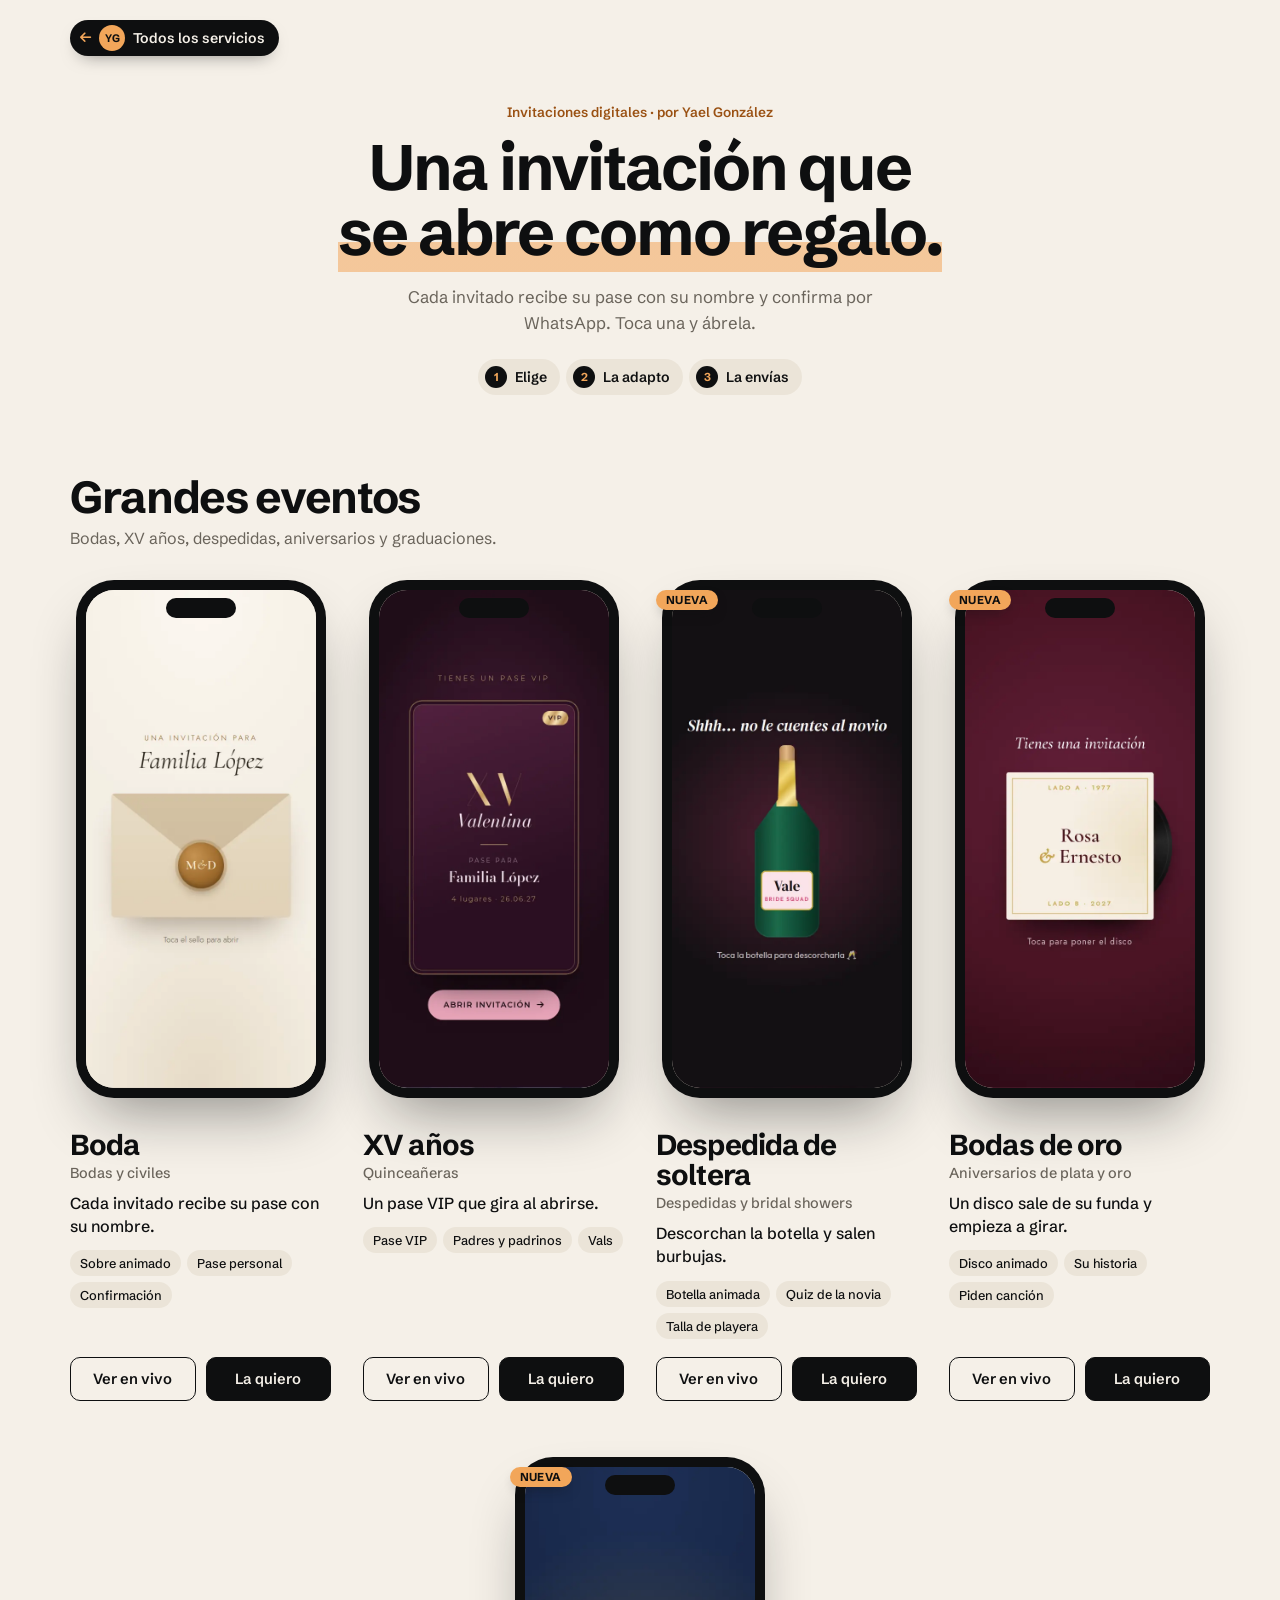
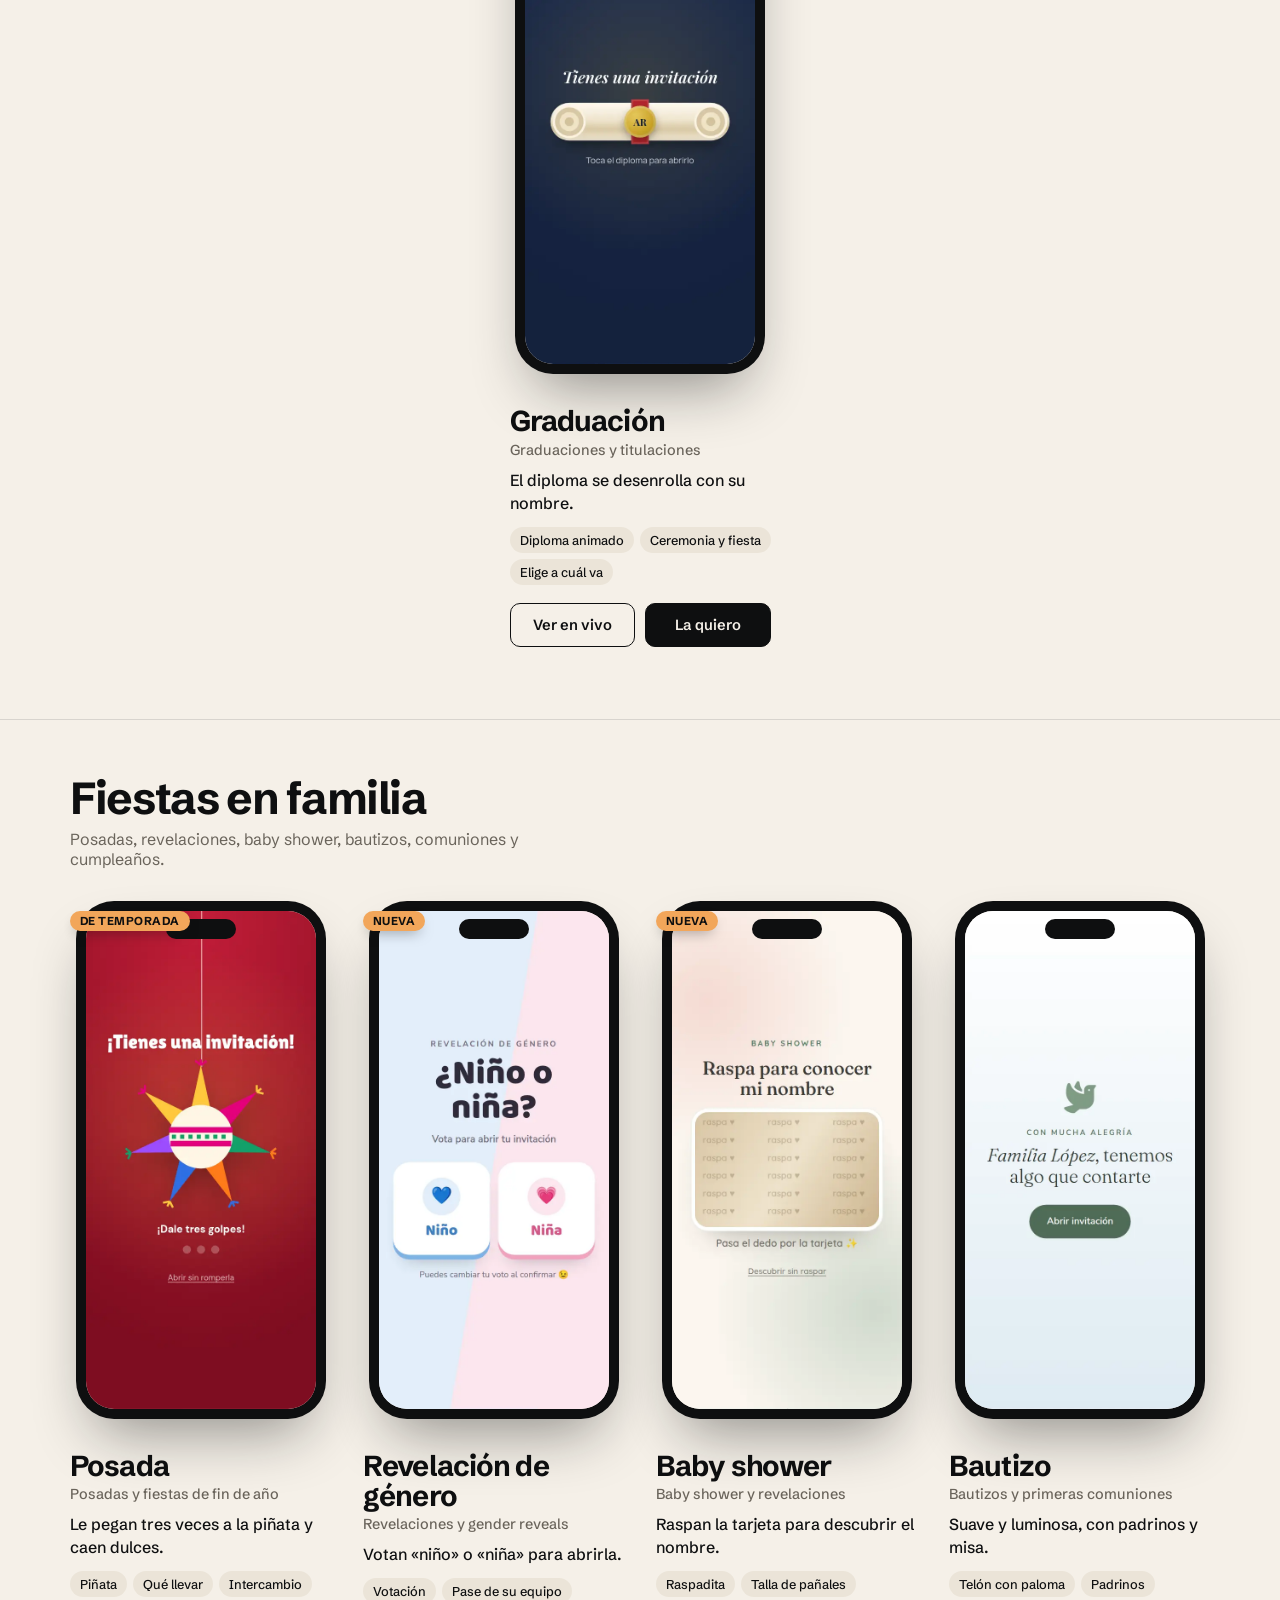
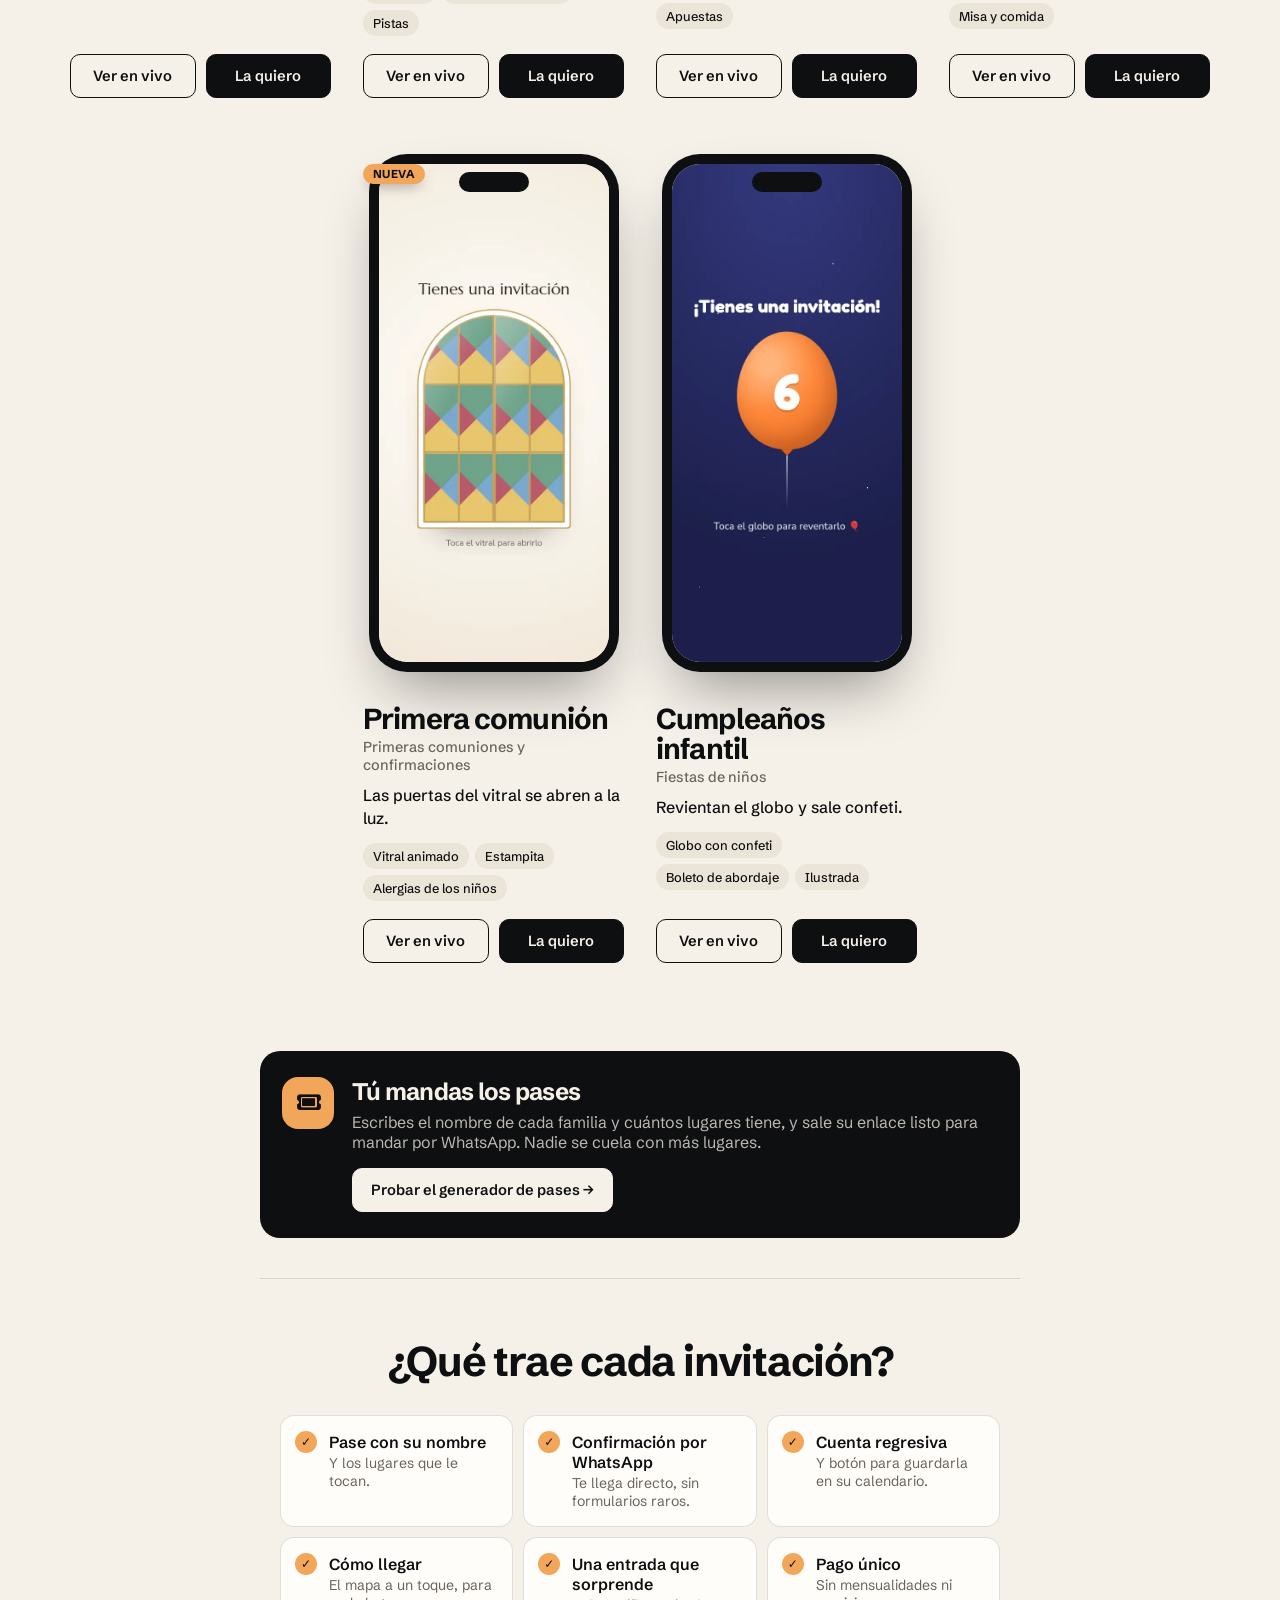
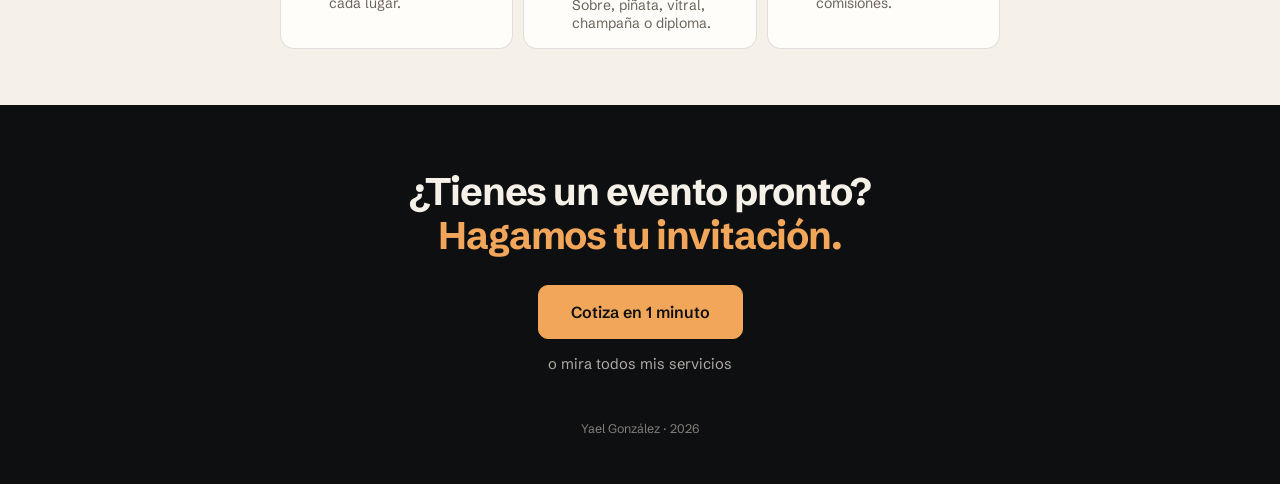
==== commit b383d167: "Íconos: el mismo programa en los 7 repos (assets/iconos/actualizar.py) recorta Font Awesome a los íc" ====
--- a/index.html
+++ b/index.html
@@ -23,7 +23,7 @@
   <link rel="preconnect" href="https://fonts.googleapis.com" />
   <link rel="preconnect" href="https://fonts.gstatic.com" crossorigin />
   <link href="https://fonts.googleapis.com/css2?family=Schibsted+Grotesk:wght@400;500;600;700&display=swap" rel="stylesheet" />
-  <link rel="stylesheet" href="assets/iconos/iconos.css?v=1" />
+  <link rel="stylesheet" href="assets/iconos/iconos.css?v=2" />
   <link rel="stylesheet" href="estilos.css?v=10" />
   <link rel="stylesheet" href="assets/cotizar.css?v=1" />
   <link rel="stylesheet" href="assets/carrusel.css?v=3" />
--- a/assets/iconos/iconos.css
+++ b/assets/iconos/iconos.css
@@ -1,9 +1,71 @@
-/*!
- * Font Awesome Free 6.5.1 by @fontawesome - https://fontawesome.com
- * License - https://fontawesome.com/license/free (Icons: CC BY 4.0, Fonts: SIL OFL 1.1, Code: MIT License)
- * Copyright 2023 Fonticons, Inc.
- */
-/* Versión ligera para yalech: solo los íconos que usan los ejemplos (se genera con iconos.py; no editar a mano). */
+/* Íconos: Font Awesome Free 6.5.1 (https://fontawesome.com), recortado a los que usa este sitio.
+ * Licencia: íconos CC BY 4.0, fuentes SIL OFL 1.1, código MIT. Copyright 2023 Fonticons, Inc.
+ * Generado con assets/iconos/actualizar.py; no lo edites a mano. */
+@font-face { font-family: 'Font Awesome 6 Free'; font-style: normal; font-weight: 900; font-display: block; src: url("solid.woff2?v=eb25d61e") format("woff2"); }
+@font-face { font-family: 'Font Awesome 6 Free'; font-style: normal; font-weight: 400; font-display: block; src: url("regular.woff2?v=00aab404") format("woff2"); }
+@font-face { font-family: 'Font Awesome 6 Brands'; font-style: normal; font-weight: 400; font-display: block; src: url("brands.woff2?v=e2248a49") format("woff2"); }
 
-.fa{font-family:var(--fa-style-family,"Font Awesome 6 Free");font-weight:var(--fa-style,900)}.fa,.fa-brands,.fa-classic,.fa-regular,.fa-sharp,.fa-solid,.fab,.far,.fas{-moz-osx-font-smoothing:grayscale;-webkit-font-smoothing:antialiased;display:var(--fa-display,inline-block);font-style:normal;font-variant:normal;line-height:1;text-rendering:auto}.fa-classic,.fa-regular,.fa-solid,.far,.fas{font-family:"Font Awesome 6 Free"}.fa-brands,.fab{font-family:"Font Awesome 6 Brands"}.fa-1x{font-size:1em}.fa-2x{font-size:2em}.fa-3x{font-size:3em}.fa-4x{font-size:4em}.fa-5x{font-size:5em}.fa-6x{font-size:6em}.fa-7x{font-size:7em}.fa-8x{font-size:8em}.fa-9x{font-size:9em}.fa-10x{font-size:10em}.fa-2xs{font-size:.625em;line-height:.1em;vertical-align:.225em}.fa-xs{font-size:.75em;line-height:.08333em;vertical-align:.125em}.fa-sm{font-size:.875em;line-height:.07143em;vertical-align:.05357em}.fa-lg{font-size:1.25em;line-height:.05em;vertical-align:-.075em}.fa-xl{font-size:1.5em;line-height:.04167em;vertical-align:-.125em}.fa-2xl{font-size:2em;line-height:.03125em;vertical-align:-.1875em}.fa-fw{text-align:center;width:1.25em}.fa-ul{list-style-type:none;margin-left:var(--fa-li-margin,2.5em);padding-left:0}.fa-ul>li{position:relative}.fa-li{left:calc(var(--fa-li-width, 2em)*-1);position:absolute;text-align:center;width:var(--fa-li-width,2em);line-height:inherit}.fa-border{border-radius:var(--fa-border-radius,.1em);border:var(--fa-border-width,.08em) var(--fa-border-style,solid) var(--fa-border-color,#eee);padding:var(--fa-border-padding,.2em .25em .15em)}.fa-pull-left{float:left;margin-right:var(--fa-pull-margin,.3em)}.fa-pull-right{float:right;margin-left:var(--fa-pull-margin,.3em)}.fa-beat{-webkit-animation-name:fa-beat;animation-name:fa-beat;-webkit-animation-delay:var(--fa-animation-delay,0s);animation-delay:var(--fa-animation-delay,0s);-webkit-animation-direction:var(--fa-animation-direction,normal);animation-direction:var(--fa-animation-direction,normal);-webkit-animation-duration:var(--fa-animation-duration,1s);animation-duration:var(--fa-animation-duration,1s);-webkit-animation-iteration-count:var(--fa-animation-iteration-count,infinite);animation-iteration-count:var(--fa-animation-iteration-count,infinite);-webkit-animation-timing-function:var(--fa-animation-timing,ease-in-out);animation-timing-function:var(--fa-animation-timing,ease-in-out)}.fa-bounce{-webkit-animation-name:fa-bounce;animation-name:fa-bounce;-webkit-animation-delay:var(--fa-animation-delay,0s);animation-delay:var(--fa-animation-delay,0s);-webkit-animation-direction:var(--fa-animation-direction,normal);animation-direction:var(--fa-animation-direction,normal);-webkit-animation-duration:var(--fa-animation-duration,1s);animation-duration:var(--fa-animation-duration,1s);-webkit-animation-iteration-count:var(--fa-animation-iteration-count,infinite);animation-iteration-count:var(--fa-animation-iteration-count,infinite);-webkit-animation-timing-function:var(--fa-animation-timing,cubic-bezier(.28,.84,.42,1));animation-timing-function:var(--fa-animation-timing,cubic-bezier(.28,.84,.42,1))}.fa-fade{-webkit-animation-name:fa-fade;animation-name:fa-fade;-webkit-animation-iteration-count:var(--fa-animation-iteration-count,infinite);animation-iteration-count:var(--fa-animation-iteration-count,infinite);-webkit-animation-timing-function:var(--fa-animation-timing,cubic-bezier(.4,0,.6,1));animation-timing-function:var(--fa-animation-timing,cubic-bezier(.4,0,.6,1))}.fa-beat-fade,.fa-fade{-webkit-animation-delay:var(--fa-animation-delay,0s);animation-delay:var(--fa-animation-delay,0s);-webkit-animation-direction:var(--fa-animation-direction,normal);animation-direction:var(--fa-animation-direction,normal);-webkit-animation-duration:var(--fa-animation-duration,1s);animation-duration:var(--fa-animation-duration,1s)}.fa-beat-fade{-webkit-animation-name:fa-beat-fade;animation-name:fa-beat-fade;-webkit-animation-iteration-count:var(--fa-animation-iteration-count,infinite);animation-iteration-count:var(--fa-animation-iteration-count,infinite);-webkit-animation-timing-function:var(--fa-animation-timing,cubic-bezier(.4,0,.6,1));animation-timing-function:var(--fa-animation-timing,cubic-bezier(.4,0,.6,1))}.fa-flip{-webkit-animation-name:fa-flip;animation-name:fa-flip;-webkit-animation-delay:var(--fa-animation-delay,0s);animation-delay:var(--fa-animation-delay,0s);-webkit-animation-direction:var(--fa-animation-direction,normal);animation-direction:var(--fa-animation-direction,normal);-webkit-animation-duration:var(--fa-animation-duration,1s);animation-duration:var(--fa-animation-duration,1s);-webkit-animation-iteration-count:var(--fa-animation-iteration-count,infinite);animation-iteration-count:var(--fa-animation-iteration-count,infinite);-webkit-animation-timing-function:var(--fa-animation-timing,ease-in-out);animation-timing-function:var(--fa-animation-timing,ease-in-out)}.fa-shake{-webkit-animation-name:fa-shake;animation-name:fa-shake;-webkit-animation-duration:var(--fa-animation-duration,1s);animation-duration:var(--fa-animation-duration,1s);-webkit-animation-iteration-count:var(--fa-animation-iteration-count,infinite);animation-iteration-count:var(--fa-animation-iteration-count,infinite);-webkit-animation-timing-function:var(--fa-animation-timing,linear);animation-timing-function:var(--fa-animation-timing,linear)}.fa-shake,.fa-spin{-webkit-animation-delay:var(--fa-animation-delay,0s);animation-delay:var(--fa-animation-delay,0s);-webkit-animation-direction:var(--fa-animation-direction,normal);animation-direction:var(--fa-animation-direction,normal)}.fa-spin{-webkit-animation-name:fa-spin;animation-name:fa-spin;-webkit-animation-duration:var(--fa-animation-duration,2s);animation-duration:var(--fa-animation-duration,2s);-webkit-animation-iteration-count:var(--fa-animation-iteration-count,infinite);animation-iteration-count:var(--fa-animation-iteration-count,infinite);-webkit-animation-timing-function:var(--fa-animation-timing,linear);animation-timing-function:var(--fa-animation-timing,linear)}.fa-spin-reverse{--fa-animation-direction:reverse}.fa-pulse,.fa-spin-pulse{-webkit-animation-name:fa-spin;animation-name:fa-spin;-webkit-animation-direction:var(--fa-animation-direction,normal);animation-direction:var(--fa-animation-direction,normal);-webkit-animation-duration:var(--fa-animation-duration,1s);animation-duration:var(--fa-animation-duration,1s);-webkit-animation-iteration-count:var(--fa-animation-iteration-count,infinite);animation-iteration-count:var(--fa-animation-iteration-count,infinite);-webkit-animation-timing-function:var(--fa-animation-timing,steps(8));animation-timing-function:var(--fa-animation-timing,steps(8))}@media (prefers-reduced-motion:reduce){.fa-beat,.fa-beat-fade,.fa-bounce,.fa-fade,.fa-flip,.fa-pulse,.fa-shake,.fa-spin,.fa-spin-pulse{-webkit-animation-delay:-1ms;animation-delay:-1ms;-webkit-animation-duration:1ms;animation-duration:1ms;-webkit-animation-iteration-count:1;animation-iteration-count:1;-webkit-transition-delay:0s;transition-delay:0s;-webkit-transition-duration:0s;transition-duration:0s}}@-webkit-keyframes fa-beat{0%,90%{-webkit-transform:scale(1);transform:scale(1)}45%{-webkit-transform:scale(var(--fa-beat-scale,1.25));transform:scale(var(--fa-beat-scale,1.25))}}@keyframes fa-beat{0%,90%{-webkit-transform:scale(1);transform:scale(1)}45%{-webkit-transform:scale(var(--fa-beat-scale,1.25));transform:scale(var(--fa-beat-scale,1.25))}}@-webkit-keyframes fa-bounce{0%{-webkit-transform:scale(1) translateY(0);transform:scale(1) translateY(0)}10%{-webkit-transform:scale(var(--fa-bounce-start-scale-x,1.1),var(--fa-bounce-start-scale-y,.9)) translateY(0);transform:scale(var(--fa-bounce-start-scale-x,1.1),var(--fa-bounce-start-scale-y,.9)) translateY(0)}30%{-webkit-transform:scale(var(--fa-bounce-jump-scale-x,.9),var(--fa-bounce-jump-scale-y,1.1)) translateY(var(--fa-bounce-height,-.5em));transform:scale(var(--fa-bounce-jump-scale-x,.9),var(--fa-bounce-jump-scale-y,1.1)) translateY(var(--fa-bounce-height,-.5em))}50%{-webkit-transform:scale(var(--fa-bounce-land-scale-x,1.05),var(--fa-bounce-land-scale-y,.95)) translateY(0);transform:scale(var(--fa-bounce-land-scale-x,1.05),var(--fa-bounce-land-scale-y,.95)) translateY(0)}57%{-webkit-transform:scale(1) translateY(var(--fa-bounce-rebound,-.125em));transform:scale(1) translateY(var(--fa-bounce-rebound,-.125em))}64%{-webkit-transform:scale(1) translateY(0);transform:scale(1) translateY(0)}to{-webkit-transform:scale(1) translateY(0);transform:scale(1) translateY(0)}}@keyframes fa-bounce{0%{-webkit-transform:scale(1) translateY(0);transform:scale(1) translateY(0)}10%{-webkit-transform:scale(var(--fa-bounce-start-scale-x,1.1),var(--fa-bounce-start-scale-y,.9)) translateY(0);transform:scale(var(--fa-bounce-start-scale-x,1.1),var(--fa-bounce-start-scale-y,.9)) translateY(0)}30%{-webkit-transform:scale(var(--fa-bounce-jump-scale-x,.9),var(--fa-bounce-jump-scale-y,1.1)) translateY(var(--fa-bounce-height,-.5em));transform:scale(var(--fa-bounce-jump-scale-x,.9),var(--fa-bounce-jump-scale-y,1.1)) translateY(var(--fa-bounce-height,-.5em))}50%{-webkit-transform:scale(var(--fa-bounce-land-scale-x,1.05),var(--fa-bounce-land-scale-y,.95)) translateY(0);transform:scale(var(--fa-bounce-land-scale-x,1.05),var(--fa-bounce-land-scale-y,.95)) translateY(0)}57%{-webkit-transform:scale(1) translateY(var(--fa-bounce-rebound,-.125em));transform:scale(1) translateY(var(--fa-bounce-rebound,-.125em))}64%{-webkit-transform:scale(1) translateY(0);transform:scale(1) translateY(0)}to{-webkit-transform:scale(1) translateY(0);transform:scale(1) translateY(0)}}@-webkit-keyframes fa-fade{50%{opacity:var(--fa-fade-opacity,.4)}}@keyframes fa-fade{50%{opacity:var(--fa-fade-opacity,.4)}}@-webkit-keyframes fa-beat-fade{0%,to{opacity:var(--fa-beat-fade-opacity,.4);-webkit-transform:scale(1);transform:scale(1)}50%{opacity:1;-webkit-transform:scale(var(--fa-beat-fade-scale,1.125));transform:scale(var(--fa-beat-fade-scale,1.125))}}@keyframes fa-beat-fade{0%,to{opacity:var(--fa-beat-fade-opacity,.4);-webkit-transform:scale(1);transform:scale(1)}50%{opacity:1;-webkit-transform:scale(var(--fa-beat-fade-scale,1.125));transform:scale(var(--fa-beat-fade-scale,1.125))}}@-webkit-keyframes fa-flip{50%{-webkit-transform:rotate3d(var(--fa-flip-x,0),var(--fa-flip-y,1),var(--fa-flip-z,0),var(--fa-flip-angle,-180deg));transform:rotate3d(var(--fa-flip-x,0),var(--fa-flip-y,1),var(--fa-flip-z,0),var(--fa-flip-angle,-180deg))}}@keyframes fa-flip{50%{-webkit-transform:rotate3d(var(--fa-flip-x,0),var(--fa-flip-y,1),var(--fa-flip-z,0),var(--fa-flip-angle,-180deg));transform:rotate3d(var(--fa-flip-x,0),var(--fa-flip-y,1),var(--fa-flip-z,0),var(--fa-flip-angle,-180deg))}}@-webkit-keyframes fa-shake{0%{-webkit-transform:rotate(-15deg);transform:rotate(-15deg)}4%{-webkit-transform:rotate(15deg);transform:rotate(15deg)}8%,24%{-webkit-transform:rotate(-18deg);transform:rotate(-18deg)}12%,28%{-webkit-transform:rotate(18deg);transform:rotate(18deg)}16%{-webkit-transform:rotate(-22deg);transform:rotate(-22deg)}20%{-webkit-transform:rotate(22deg);transform:rotate(22deg)}32%{-webkit-transform:rotate(-12deg);transform:rotate(-12deg)}36%{-webkit-transform:rotate(12deg);transform:rotate(12deg)}40%,to{-webkit-transform:rotate(0deg);transform:rotate(0deg)}}@keyframes fa-shake{0%{-webkit-transform:rotate(-15deg);transform:rotate(-15deg)}4%{-webkit-transform:rotate(15deg);transform:rotate(15deg)}8%,24%{-webkit-transform:rotate(-18deg);transform:rotate(-18deg)}12%,28%{-webkit-transform:rotate(18deg);transform:rotate(18deg)}16%{-webkit-transform:rotate(-22deg);transform:rotate(-22deg)}20%{-webkit-transform:rotate(22deg);transform:rotate(22deg)}32%{-webkit-transform:rotate(-12deg);transform:rotate(-12deg)}36%{-webkit-transform:rotate(12deg);transform:rotate(12deg)}40%,to{-webkit-transform:rotate(0deg);transform:rotate(0deg)}}@-webkit-keyframes fa-spin{0%{-webkit-transform:rotate(0deg);transform:rotate(0deg)}to{-webkit-transform:rotate(1turn);transform:rotate(1turn)}}@keyframes fa-spin{0%{-webkit-transform:rotate(0deg);transform:rotate(0deg)}to{-webkit-transform:rotate(1turn);transform:rotate(1turn)}}.fa-rotate-90{-webkit-transform:rotate(90deg);transform:rotate(90deg)}.fa-rotate-180{-webkit-transform:rotate(180deg);transform:rotate(180deg)}.fa-rotate-270{-webkit-transform:rotate(270deg);transform:rotate(270deg)}.fa-flip-horizontal{-webkit-transform:scaleX(-1);transform:scaleX(-1)}.fa-flip-vertical{-webkit-transform:scaleY(-1);transform:scaleY(-1)}.fa-flip-both,.fa-flip-horizontal.fa-flip-vertical{-webkit-transform:scale(-1);transform:scale(-1)}.fa-rotate-by{-webkit-transform:rotate(var(--fa-rotate-angle,none));transform:rotate(var(--fa-rotate-angle,none))}.fa-stack{display:inline-block;height:2em;line-height:2em;position:relative;vertical-align:middle;width:2.5em}.fa-stack-1x,.fa-stack-2x{left:0;position:absolute;text-align:center;width:100%;z-index:var(--fa-stack-z-index,auto)}.fa-stack-1x{line-height:inherit}.fa-stack-2x{font-size:2em}.fa-inverse{color:var(--fa-inverse,#fff)}.fa-trash-can:before{content:"\f2ed"}.fa-stethoscope:before{content:"\f0f1"}.fa-file-lines:before{content:"\f15c"}.fa-ring:before{content:"\f70b"}.fa-calendar-days:before{content:"\f073"}.fa-door-open:before{content:"\f52b"}.fa-soap:before{content:"\e06e"}.fa-face-smile-beam:before{content:"\f5b8"}.fa-flag-checkered:before{content:"\f11e"}.fa-beer-mug-empty:before{content:"\f0fc"}.fa-fire-flame-simple:before{content:"\f46a"}.fa-address-book:before{content:"\f2b9"}.fa-comments:before{content:"\f086"}.fa-clipboard-list:before{content:"\f46d"}.fa-truck-ramp-box:before{content:"\f4de"}.fa-toggle-off:before{content:"\f204"}.fa-paw:before{content:"\f1b0"}.fa-cloud:before{content:"\f0c2"}.fa-bell-concierge:before{content:"\f562"}.fa-people-arrows:before{content:"\e068"}.fa-scissors:before{content:"\f0c4"}.fa-laptop-code:before{content:"\f5fc"}.fa-bars:before{content:"\f0c9"}.fa-heart-crack:before{content:"\f7a9"}.fa-lightbulb:before{content:"\f0eb"}.fa-fire-burner:before{content:"\e4f1"}.fa-flag:before{content:"\f024"}.fa-volume-low:before{content:"\f027"}.fa-circle-dot:before{content:"\f192"}.fa-campground:before{content:"\f6bb"}.fa-paintbrush:before{content:"\f1fc"}.fa-lock:before{content:"\f023"}.fa-tree:before{content:"\f1bb"}.fa-car-side:before{content:"\f5e4"}.fa-share-nodes:before{content:"\f1e0"}.fa-hourglass-half:before{content:"\f252"}.fa-microscope:before{content:"\f610"}.fa-sink:before{content:"\e06d"}.fa-bag-shopping:before{content:"\f290"}.fa-users:before{content:"\f0c0"}.fa-hand:before{content:"\f256"}.fa-plug:before{content:"\f1e6"}.fa-tooth:before{content:"\f5c9"}.fa-bicycle:before{content:"\f206"}.fa-truck-medical:before{content:"\f0f9"}.fa-school:before{content:"\f549"}.fa-money-bill:before{content:"\f0d6"}.fa-chart-simple:before{content:"\e473"}.fa-wand-magic-sparkles:before{content:"\e2ca"}.fa-user:before{content:"\f007"}.fa-van-shuttle:before{content:"\f5b6"}.fa-key:before{content:"\f084"}.fa-globe:before{content:"\f0ac"}.fa-location-arrow:before{content:"\f124"}.fa-money-bill-wave:before{content:"\f53a"}.fa-star:before{content:"\f005"}.fa-cross:before{content:"\f654"}.fa-box:before{content:"\f466"}.fa-shapes:before{content:"\f61f"}.fa-person-breastfeeding:before{content:"\e53a"}.fa-heart-pulse:before{content:"\f21e"}.fa-temperature-high:before{content:"\f769"}.fa-crown:before{content:"\f521"}.fa-user-group:before{content:"\f500"}.fa-fire:before{content:"\f06d"}.fa-pepper-hot:before{content:"\f816"}.fa-champagne-glasses:before{content:"\f79f"}.fa-wifi:before{content:"\f1eb"}.fa-bath:before{content:"\f2cd"}.fa-mug-hot:before{content:"\f7b6"}.fa-gift:before{content:"\f06b"}.fa-rotate-left:before{content:"\f2ea"}.fa-table-columns:before{content:"\f0db"}.fa-handshake:before{content:"\f2b5"}.fa-chair:before{content:"\f6c0"}.fa-circle-check:before{content:"\f058"}.fa-user-tie:before{content:"\f508"}.fa-certificate:before{content:"\f0a3"}.fa-box-open:before{content:"\f49e"}.fa-spa:before{content:"\f5bb"}.fa-diamond-turn-right:before{content:"\f5eb"}.fa-seedling:before{content:"\f4d8"}.fa-left-right:before{content:"\f337"}.fa-bowl-food:before{content:"\e4c6"}.fa-children:before{content:"\e4e1"}.fa-shield-halved:before{content:"\f3ed"}.fa-couch:before{content:"\f4b8"}.fa-church:before{content:"\f51d"}.fa-snowflake:before{content:"\f2dc"}.fa-question:before{content:"\3f"}.fa-file-signature:before{content:"\f573"}.fa-hand-holding-heart:before{content:"\f4be"}.fa-leaf:before{content:"\f06c"}.fa-arrow-right:before{content:"\f061"}.fa-cash-register:before{content:"\f788"}.fa-screwdriver-wrench:before{content:"\f7d9"}.fa-heart:before{content:"\f004"}.fa-bottle-water:before{content:"\e4c5"}.fa-kitchen-set:before{content:"\e51a"}.fa-cube:before{content:"\f1b2"}.fa-shield-dog:before{content:"\e573"}.fa-circle:before{content:"\f111"}.fa-user-astronaut:before{content:"\f4fb"}.fa-wallet:before{content:"\f555"}.fa-wrench:before{content:"\f0ad"}.fa-cat:before{content:"\f6be"}.fa-tags:before{content:"\f02c"}.fa-square-parking:before{content:"\f540"}.fa-faucet-drip:before{content:"\e006"}.fa-eye:before{content:"\f06e"}.fa-user-slash:before{content:"\f506"}.fa-pen:before{content:"\f304"}.fa-house-chimney:before{content:"\e3af"}.fa-comment-dots:before{content:"\f4ad"}.fa-phone:before{content:"\f095"}.fa-child-reaching:before{content:"\e59d"}.fa-door-closed:before{content:"\f52a"}.fa-shirt:before{content:"\f553"}.fa-headphones:before{content:"\f025"}.fa-arrow-left:before{content:"\f060"}.fa-table-cells:before{content:"\f00a"}.fa-person-dress:before{content:"\f182"}.fa-phone-volume:before{content:"\f2a0"}.fa-tag:before{content:"\f02b"}.fa-cake-candles:before{content:"\f1fd"}.fa-envelope:before{content:"\f0e0"}.fa-circle-info:before{content:"\f05a"}.fa-camera:before{content:"\f030"}.fa-hand-holding-droplet:before{content:"\f4c1"}.fa-calendar-check:before{content:"\f274"}.fa-truck:before{content:"\f0d1"}.fa-tent:before{content:"\e57d"}.fa-cookie:before{content:"\f563"}.fa-dumbbell:before{content:"\f44b"}.fa-calendar-plus:before{content:"\f271"}.fa-minus:before{content:"\f068"}.fa-clock:before{content:"\f017"}.fa-keyboard:before{content:"\f11c"}.fa-flask:before{content:"\f0c3"}.fa-ticket:before{content:"\f145"}.fa-power-off:before{content:"\f011"}.fa-id-card:before{content:"\f2c2"}.fa-utensils:before{content:"\f2e7"}.fa-bolt:before{content:"\f0e7"}.fa-toilet:before{content:"\f7d8"}.fa-sun:before{content:"\f185"}.fa-grip-lines:before{content:"\f7a4"}.fa-credit-card:before{content:"\f09d"}.fa-car:before{content:"\f1b9"}.fa-mountain-sun:before{content:"\e52f"}.fa-bed:before{content:"\f236"}.fa-podcast:before{content:"\f2ce"}.fa-location-dot:before{content:"\f3c5"}.fa-person-swimming:before{content:"\f5c4"}.fa-arrow-down:before{content:"\f063"}.fa-droplet:before{content:"\f043"}.fa-earth-americas:before{content:"\f57d"}.fa-dove:before{content:"\f4ba"}.fa-socks:before{content:"\f696"}.fa-envelope-open-text:before{content:"\f658"}.fa-boxes-stacked:before{content:"\f468"}.fa-link:before{content:"\f0c1"}.fa-play:before{content:"\f04b"}.fa-magnifying-glass:before{content:"\f002"}.fa-file-pen:before{content:"\f31c"}.fa-receipt:before{content:"\f543"}.fa-chevron-down:before{content:"\f078"}.fa-list-check:before{content:"\f0ae"}.fa-wind:before{content:"\f72e"}.fa-truck-fast:before{content:"\f48b"}.fa-fish:before{content:"\f578"}.fa-copy:before{content:"\f0c5"}.fa-plus:before{content:"\2b"}.fa-xmark:before{content:"\f00d"}.fa-baby:before{content:"\f77c"}.fa-ruler-combined:before{content:"\f546"}.fa-teeth:before{content:"\f62e"}.fa-map:before{content:"\f279"}.fa-rocket:before{content:"\f135"}.fa-store:before{content:"\f54e"}.fa-chevron-left:before{content:"\f053"}.fa-chevron-right:before{content:"\f054"}.fa-percent:before{content:"\25"}.fa-face-smile:before{content:"\f118"}.fa-person-praying:before{content:"\f683"}.fa-rotate:before{content:"\f2f1"}.fa-building:before{content:"\f1ad"}.fa-qrcode:before{content:"\f029"}.fa-clock-rotate-left:before{content:"\f1da"}.fa-pen-nib:before{content:"\f5ad"}.fa-dog:before{content:"\f6d3"}.fa-moon:before{content:"\f186"}.fa-music:before{content:"\f001"}.fa-shield-heart:before{content:"\e574"}.fa-fan:before{content:"\f863"}.fa-calendar:before{content:"\f133"}.fa-scale-balanced:before{content:"\f24e"}.fa-shower:before{content:"\f2cc"}.fa-user-plus:before{content:"\f234"}.fa-check:before{content:"\f00c"}.fa-briefcase:before{content:"\f0b1"}.fa-triangle-exclamation:before{content:"\f071"}.fa-life-ring:before{content:"\f1cd"}.fa-thumbs-up:before{content:"\f164"}.fa-file-invoice:before{content:"\f570"}.fa-syringe:before{content:"\f48e"}.fa-cloud-sun:before{content:"\f6c4"}.fa-bone:before{content:"\f5d7"}.fa-plane:before{content:"\f072"}.fa-print:before{content:"\f02f"}.fa-building-columns:before{content:"\f19c"}.fa-umbrella:before{content:"\f0e9"}.fa-video:before{content:"\f03d"}.fa-graduation-cap:before{content:"\f19d"}
-.fa-sr-only,.fa-sr-only-focusable:not(:focus),.sr-only,.sr-only-focusable:not(:focus){position:absolute;width:1px;height:1px;padding:0;margin:-1px;overflow:hidden;clip:rect(0,0,0,0);white-space:nowrap;border-width:0}:host,:root{--fa-style-family-brands:"Font Awesome 6 Brands";--fa-font-brands:normal 400 1em/1 "Font Awesome 6 Brands"}@font-face{font-family:"Font Awesome 6 Brands";font-style:normal;font-weight:400;font-display:block;src:url(./fa-brands-400.woff2) format("woff2")}.fa-brands,.fab{font-weight:400}.fa-linkedin-in:before{content:"\f0e1"}.fa-discord:before{content:"\f392"}.fa-apple:before{content:"\f179"}.fa-facebook-f:before{content:"\f39e"}.fa-spotify:before{content:"\f1bc"}.fa-tiktok:before{content:"\e07b"}.fa-twitch:before{content:"\f1e8"}.fa-instagram:before{content:"\f16d"}.fa-whatsapp:before{content:"\f232"}.fa-pinterest-p:before{content:"\f231"}.fa-github:before{content:"\f09b"}.fa-youtube:before{content:"\f167"}:host,:root{--fa-font-regular:normal 400 1em/1 "Font Awesome 6 Free"}@font-face{font-family:"Font Awesome 6 Free";font-style:normal;font-weight:400;font-display:block;src:url(./fa-regular-400.woff2) format("woff2")}.fa-regular,.far{font-weight:400}:host,:root{--fa-style-family-classic:"Font Awesome 6 Free";--fa-font-solid:normal 900 1em/1 "Font Awesome 6 Free"}@font-face{font-family:"Font Awesome 6 Free";font-style:normal;font-weight:900;font-display:block;src:url(./fa-solid-900.woff2) format("woff2")}.fa-solid,.fas{font-weight:900}
+.fa-solid, .fa-regular, .fa-brands {
+  -moz-osx-font-smoothing: grayscale; -webkit-font-smoothing: antialiased;
+  display: var(--fa-display, inline-block); font-style: normal; font-variant: normal;
+  line-height: 1; text-rendering: auto;
+}
+.fa-solid { font-family: 'Font Awesome 6 Free'; font-weight: 900; }
+.fa-regular { font-family: 'Font Awesome 6 Free'; font-weight: 400; }
+.fa-brands { font-family: 'Font Awesome 6 Brands'; font-weight: 400; }
+
+.fa-apple::before { content: "\f179"; }
+.fa-arrow-down::before { content: "\f063"; }
+.fa-arrow-left::before { content: "\f060"; }
+.fa-arrow-right::before { content: "\f061"; }
+.fa-bolt::before { content: "\f0e7"; }
+.fa-bottle-water::before { content: "\e4c5"; }
+.fa-building-columns::before { content: "\f19c"; }
+.fa-cake-candles::before { content: "\f1fd"; }
+.fa-calendar::before { content: "\f133"; }
+.fa-calendar-plus::before { content: "\f271"; }
+.fa-champagne-glasses::before { content: "\f79f"; }
+.fa-check::before { content: "\f00c"; }
+.fa-chevron-down::before { content: "\f078"; }
+.fa-chevron-left::before { content: "\f053"; }
+.fa-chevron-right::before { content: "\f054"; }
+.fa-children::before { content: "\e4e1"; }
+.fa-church::before { content: "\f51d"; }
+.fa-cloud::before { content: "\f0c2"; }
+.fa-cookie::before { content: "\f563"; }
+.fa-copy::before { content: "\f0c5"; }
+.fa-cross::before { content: "\f654"; }
+.fa-cube::before { content: "\f1b2"; }
+.fa-dove::before { content: "\f4ba"; }
+.fa-envelope::before { content: "\f0e0"; }
+.fa-envelope-open-text::before { content: "\f658"; }
+.fa-eye::before { content: "\f06e"; }
+.fa-flask::before { content: "\f0c3"; }
+.fa-gift::before { content: "\f06b"; }
+.fa-globe::before { content: "\f0ac"; }
+.fa-graduation-cap::before { content: "\f19d"; }
+.fa-heart::before { content: "\f004"; }
+.fa-house-chimney::before { content: "\e3af"; }
+.fa-id-card::before { content: "\f2c2"; }
+.fa-laptop-code::before { content: "\f5fc"; }
+.fa-lightbulb::before { content: "\f0eb"; }
+.fa-link::before { content: "\f0c1"; }
+.fa-location-dot::before { content: "\f3c5"; }
+.fa-map::before { content: "\f279"; }
+.fa-moon::before { content: "\f186"; }
+.fa-mug-hot::before { content: "\f7b6"; }
+.fa-music::before { content: "\f001"; }
+.fa-person-breastfeeding::before { content: "\e53a"; }
+.fa-person-dress::before { content: "\f182"; }
+.fa-plus::before { content: "\2b"; }
+.fa-ring::before { content: "\f70b"; }
+.fa-rocket::before { content: "\f135"; }
+.fa-shirt::before { content: "\f553"; }
+.fa-socks::before { content: "\f696"; }
+.fa-star::before { content: "\f005"; }
+.fa-ticket::before { content: "\f145"; }
+.fa-user-astronaut::before { content: "\f4fb"; }
+.fa-user-tie::before { content: "\f508"; }
+.fa-utensils::before { content: "\f2e7"; }
+.fa-whatsapp::before { content: "\f232"; }
+.fa-xmark::before { content: "\f00d"; }
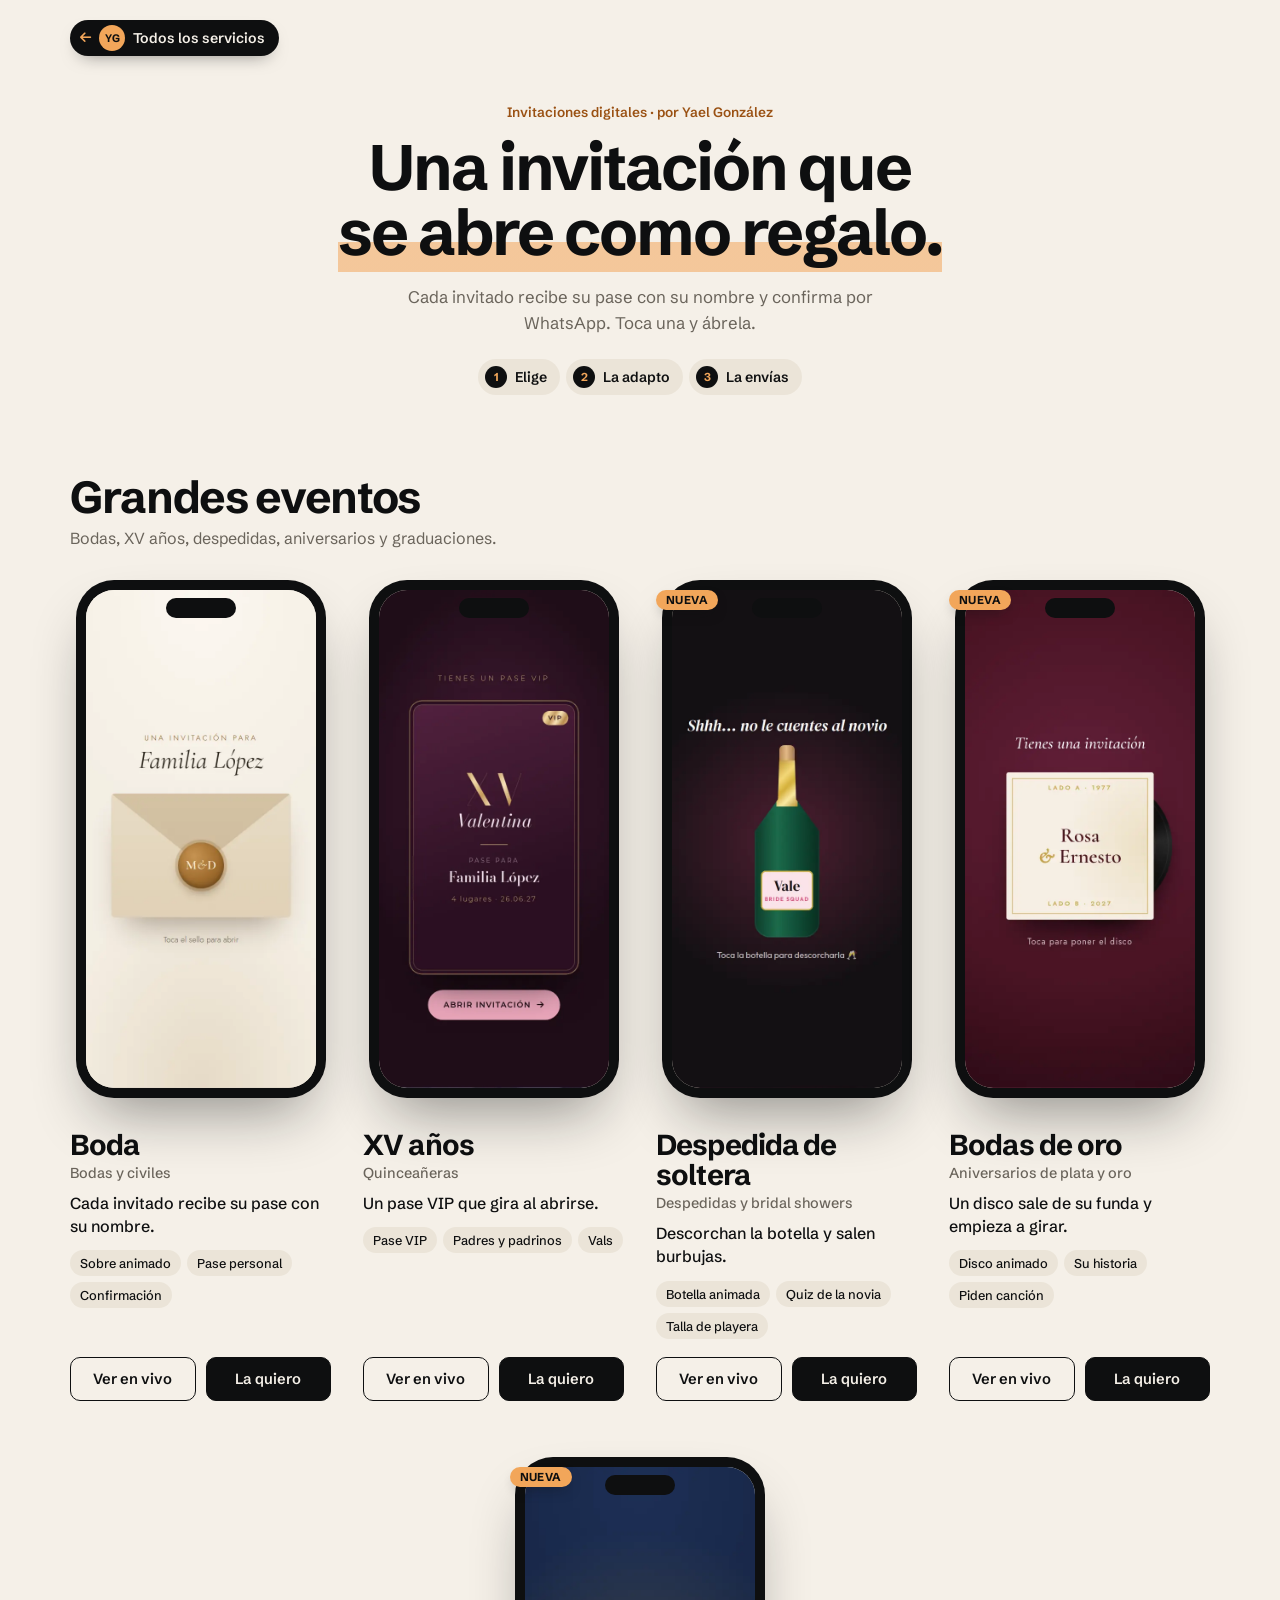
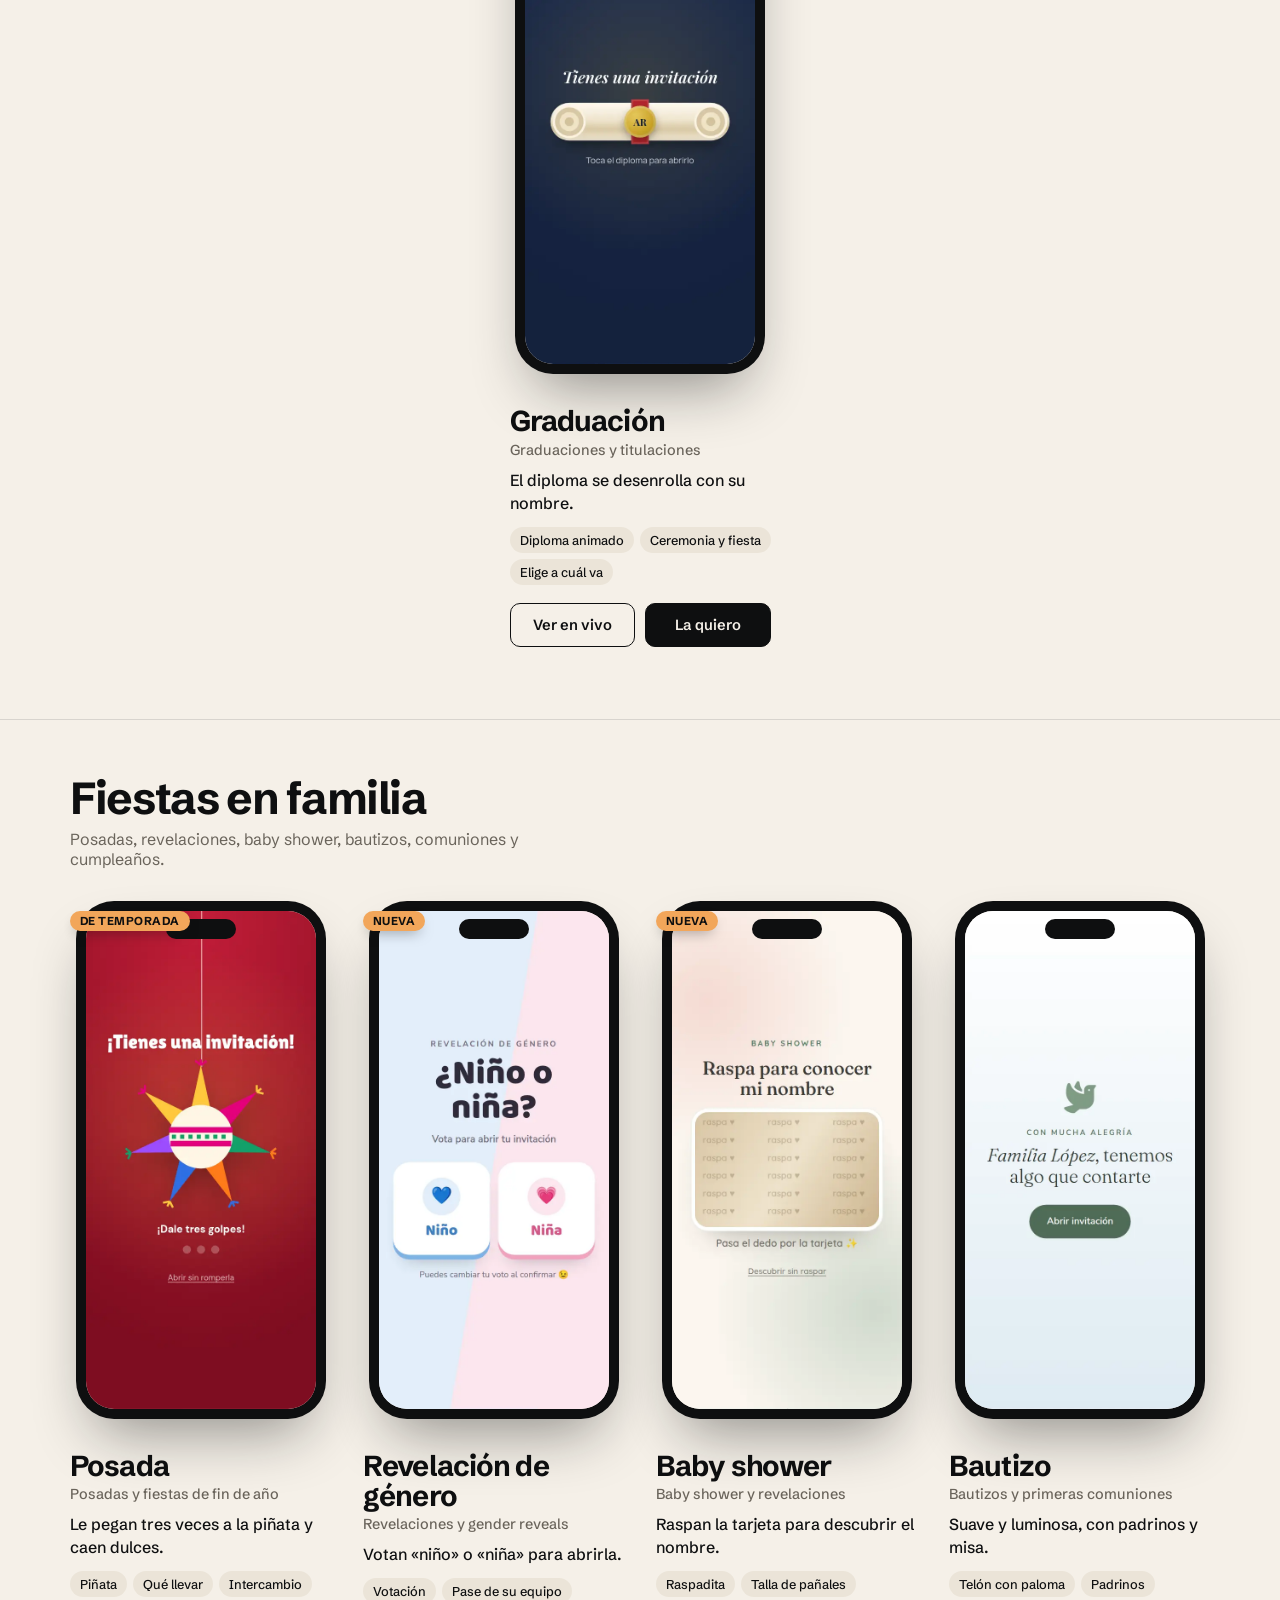
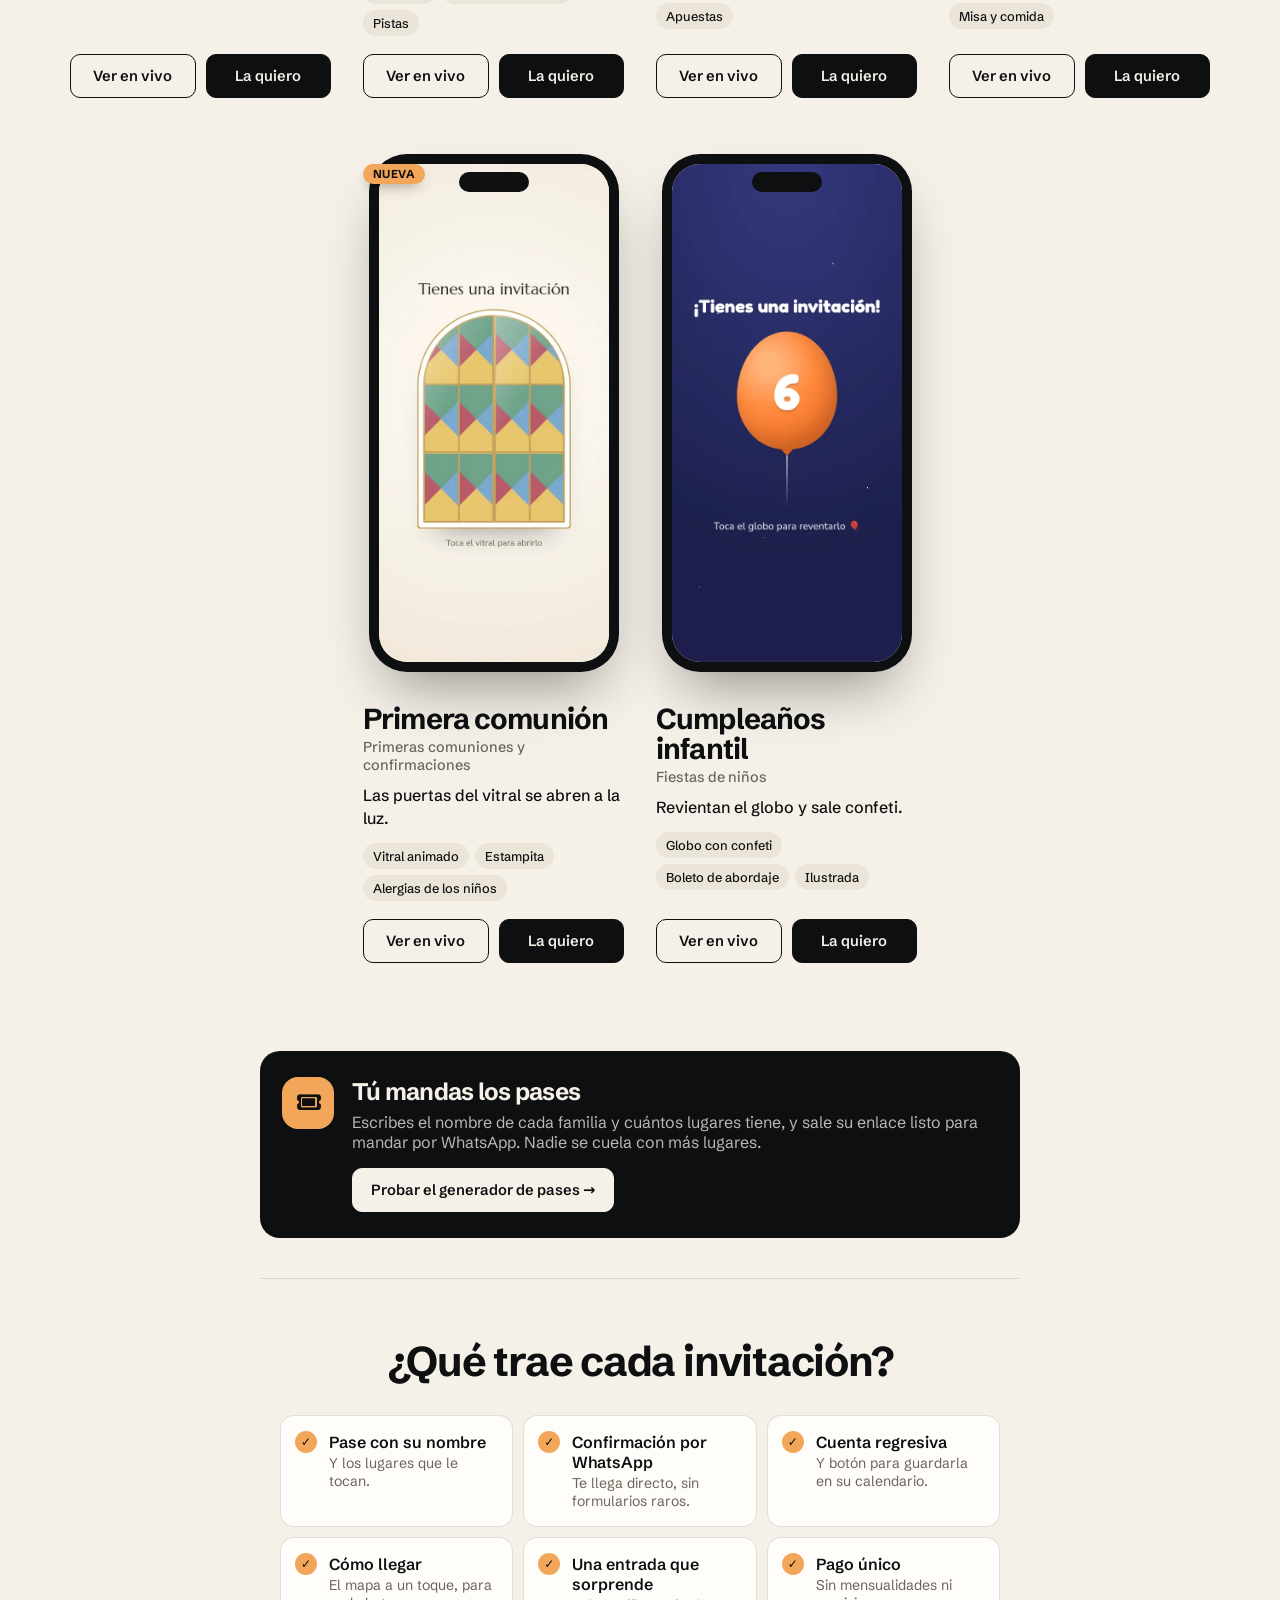
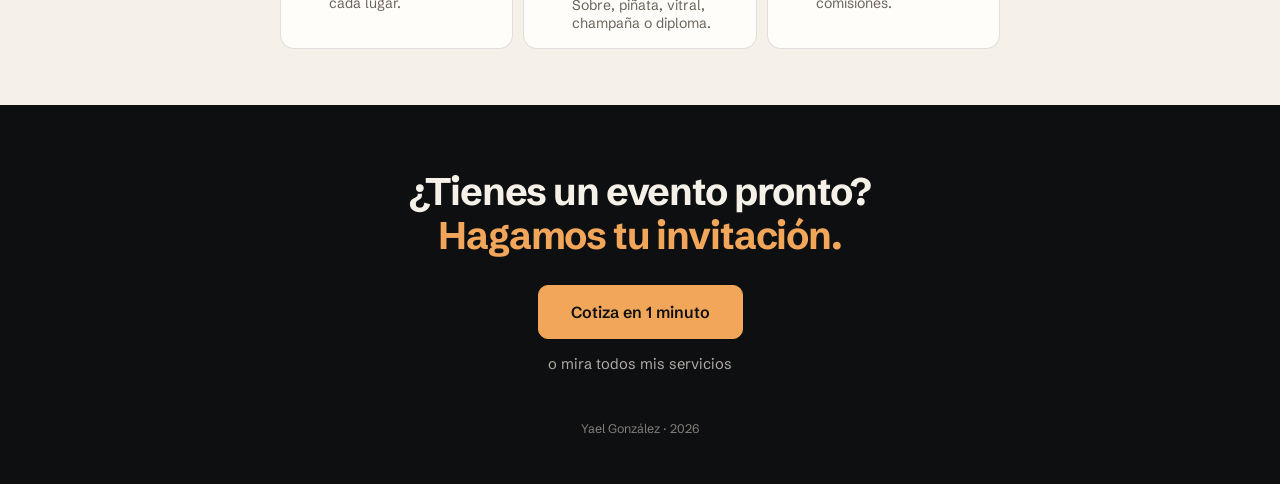
==== commit 20baaaff: "Tipografías desde el propio sitio y precargadas (assets/fuentes/actualizar.py): la página ya no brin" ====
--- a/index.html
+++ b/index.html
@@ -19,10 +19,8 @@
 
   <link rel="icon" href="favicon.svg" type="image/svg+xml" />
   <link rel="apple-touch-icon" href="assets/apple-touch-icon.png" />
-
-  <link rel="preconnect" href="https://fonts.googleapis.com" />
-  <link rel="preconnect" href="https://fonts.gstatic.com" crossorigin />
-  <link href="https://fonts.googleapis.com/css2?family=Schibsted+Grotesk:wght@400;500;600;700&display=swap" rel="stylesheet" />
+  <link rel="preload" href="assets/fuentes/schibsted-grotesk-latin-abd60509.woff2" as="font" type="font/woff2" crossorigin />
+  <link rel="stylesheet" href="assets/fuentes/schibstedgrotesk-2d2a8c.css" />
   <link rel="stylesheet" href="assets/iconos/iconos.css?v=2" />
   <link rel="stylesheet" href="estilos.css?v=10" />
   <link rel="stylesheet" href="assets/cotizar.css?v=1" />
@@ -57,7 +55,7 @@
     <div class="grid">
       <article class="item">
         <a class="phone" href="boda/?n=Familia%20L%C3%B3pez&amp;p=4" target="_blank" rel="noopener" aria-label="Ver invitación de boda en vivo">
-          <span class="screen"><img src="assets/plantillas/invitacion-boda.jpg" alt="Invitación de boda con sobre y sello" loading="lazy" width="540" height="1169" data-tall="assets/plantillas/largas/invitacion-boda.webp" /></span>
+          <span class="screen"><img src="assets/plantillas/invitacion-boda.jpg" alt="Invitación de boda con sobre y sello" fetchpriority="high" width="540" height="1169" data-tall="assets/plantillas/largas/invitacion-boda.webp" /></span>
         </a>
         <div class="item-info">
           <h3 class="item-name">Boda</h3>
@@ -306,7 +304,10 @@
       tall.onload = () => { img.removeAttribute('height'); img.src = tall.src; e.target.classList.add('is-tall'); medir(e.target); };
       tall.src = img.dataset.tall;
     }), { rootMargin: '300px' });
-    if (!motion.calm) phones.forEach(p => cargar.observe(p));
+    // Las capturas largas esperan a que la página termine de cargar, para no competir con lo primero que se ve
+    const empezar = () => { if (!motion.calm) phones.forEach(p => cargar.observe(p)); };
+    if (document.readyState === 'complete') setTimeout(empezar, 300);
+    else addEventListener('load', () => setTimeout(empezar, 300), { once: true });
     addEventListener('resize', () => document.querySelectorAll('.phone.is-tall').forEach(medir));
 
     // En pantallas táctiles no hay "pasar el mouse": se recorre sola mientras está a la vista
--- a/assets/fuentes/schibstedgrotesk-2d2a8c.css
+++ b/assets/fuentes/schibstedgrotesk-2d2a8c.css
@@ -0,0 +1,67 @@
+/* Tipografías de Google Fonts (licencia SIL OFL), servidas desde este sitio.
+ * Origen: https://fonts.googleapis.com/css2?family=Schibsted+Grotesk:wght@400;500;600;700&display=swap
+ * Solo los juegos latin y latin-ext. Se genera con fuentes.py; no editar a mano. */
+@font-face {
+  font-family: 'Schibsted Grotesk';
+  font-style: normal;
+  font-weight: 400;
+  font-display: swap;
+  src: url(schibsted-grotesk-latin-ext-0b648569.woff2) format('woff2');
+  unicode-range: U+0100-02BA, U+02BD-02C5, U+02C7-02CC, U+02CE-02D7, U+02DD-02FF, U+0304, U+0308, U+0329, U+1D00-1DBF, U+1E00-1E9F, U+1EF2-1EFF, U+2020, U+20A0-20AB, U+20AD-20C4, U+2113, U+2C60-2C7F, U+A720-A7FF;
+}
+@font-face {
+  font-family: 'Schibsted Grotesk';
+  font-style: normal;
+  font-weight: 400;
+  font-display: swap;
+  src: url(schibsted-grotesk-latin-abd60509.woff2) format('woff2');
+  unicode-range: U+0000-00FF, U+0131, U+0152-0153, U+02BB-02BC, U+02C6, U+02DA, U+02DC, U+0304, U+0308, U+0329, U+2000-206F, U+20AC, U+2122, U+2191, U+2193, U+2212, U+2215, U+FEFF, U+FFFD;
+}
+@font-face {
+  font-family: 'Schibsted Grotesk';
+  font-style: normal;
+  font-weight: 500;
+  font-display: swap;
+  src: url(schibsted-grotesk-latin-ext-0b648569.woff2) format('woff2');
+  unicode-range: U+0100-02BA, U+02BD-02C5, U+02C7-02CC, U+02CE-02D7, U+02DD-02FF, U+0304, U+0308, U+0329, U+1D00-1DBF, U+1E00-1E9F, U+1EF2-1EFF, U+2020, U+20A0-20AB, U+20AD-20C4, U+2113, U+2C60-2C7F, U+A720-A7FF;
+}
+@font-face {
+  font-family: 'Schibsted Grotesk';
+  font-style: normal;
+  font-weight: 500;
+  font-display: swap;
+  src: url(schibsted-grotesk-latin-abd60509.woff2) format('woff2');
+  unicode-range: U+0000-00FF, U+0131, U+0152-0153, U+02BB-02BC, U+02C6, U+02DA, U+02DC, U+0304, U+0308, U+0329, U+2000-206F, U+20AC, U+2122, U+2191, U+2193, U+2212, U+2215, U+FEFF, U+FFFD;
+}
+@font-face {
+  font-family: 'Schibsted Grotesk';
+  font-style: normal;
+  font-weight: 600;
+  font-display: swap;
+  src: url(schibsted-grotesk-latin-ext-0b648569.woff2) format('woff2');
+  unicode-range: U+0100-02BA, U+02BD-02C5, U+02C7-02CC, U+02CE-02D7, U+02DD-02FF, U+0304, U+0308, U+0329, U+1D00-1DBF, U+1E00-1E9F, U+1EF2-1EFF, U+2020, U+20A0-20AB, U+20AD-20C4, U+2113, U+2C60-2C7F, U+A720-A7FF;
+}
+@font-face {
+  font-family: 'Schibsted Grotesk';
+  font-style: normal;
+  font-weight: 600;
+  font-display: swap;
+  src: url(schibsted-grotesk-latin-abd60509.woff2) format('woff2');
+  unicode-range: U+0000-00FF, U+0131, U+0152-0153, U+02BB-02BC, U+02C6, U+02DA, U+02DC, U+0304, U+0308, U+0329, U+2000-206F, U+20AC, U+2122, U+2191, U+2193, U+2212, U+2215, U+FEFF, U+FFFD;
+}
+@font-face {
+  font-family: 'Schibsted Grotesk';
+  font-style: normal;
+  font-weight: 700;
+  font-display: swap;
+  src: url(schibsted-grotesk-latin-ext-0b648569.woff2) format('woff2');
+  unicode-range: U+0100-02BA, U+02BD-02C5, U+02C7-02CC, U+02CE-02D7, U+02DD-02FF, U+0304, U+0308, U+0329, U+1D00-1DBF, U+1E00-1E9F, U+1EF2-1EFF, U+2020, U+20A0-20AB, U+20AD-20C4, U+2113, U+2C60-2C7F, U+A720-A7FF;
+}
+@font-face {
+  font-family: 'Schibsted Grotesk';
+  font-style: normal;
+  font-weight: 700;
+  font-display: swap;
+  src: url(schibsted-grotesk-latin-abd60509.woff2) format('woff2');
+  unicode-range: U+0000-00FF, U+0131, U+0152-0153, U+02BB-02BC, U+02C6, U+02DA, U+02DC, U+0304, U+0308, U+0329, U+2000-206F, U+20AC, U+2122, U+2191, U+2193, U+2212, U+2215, U+FEFF, U+FFFD;
+}
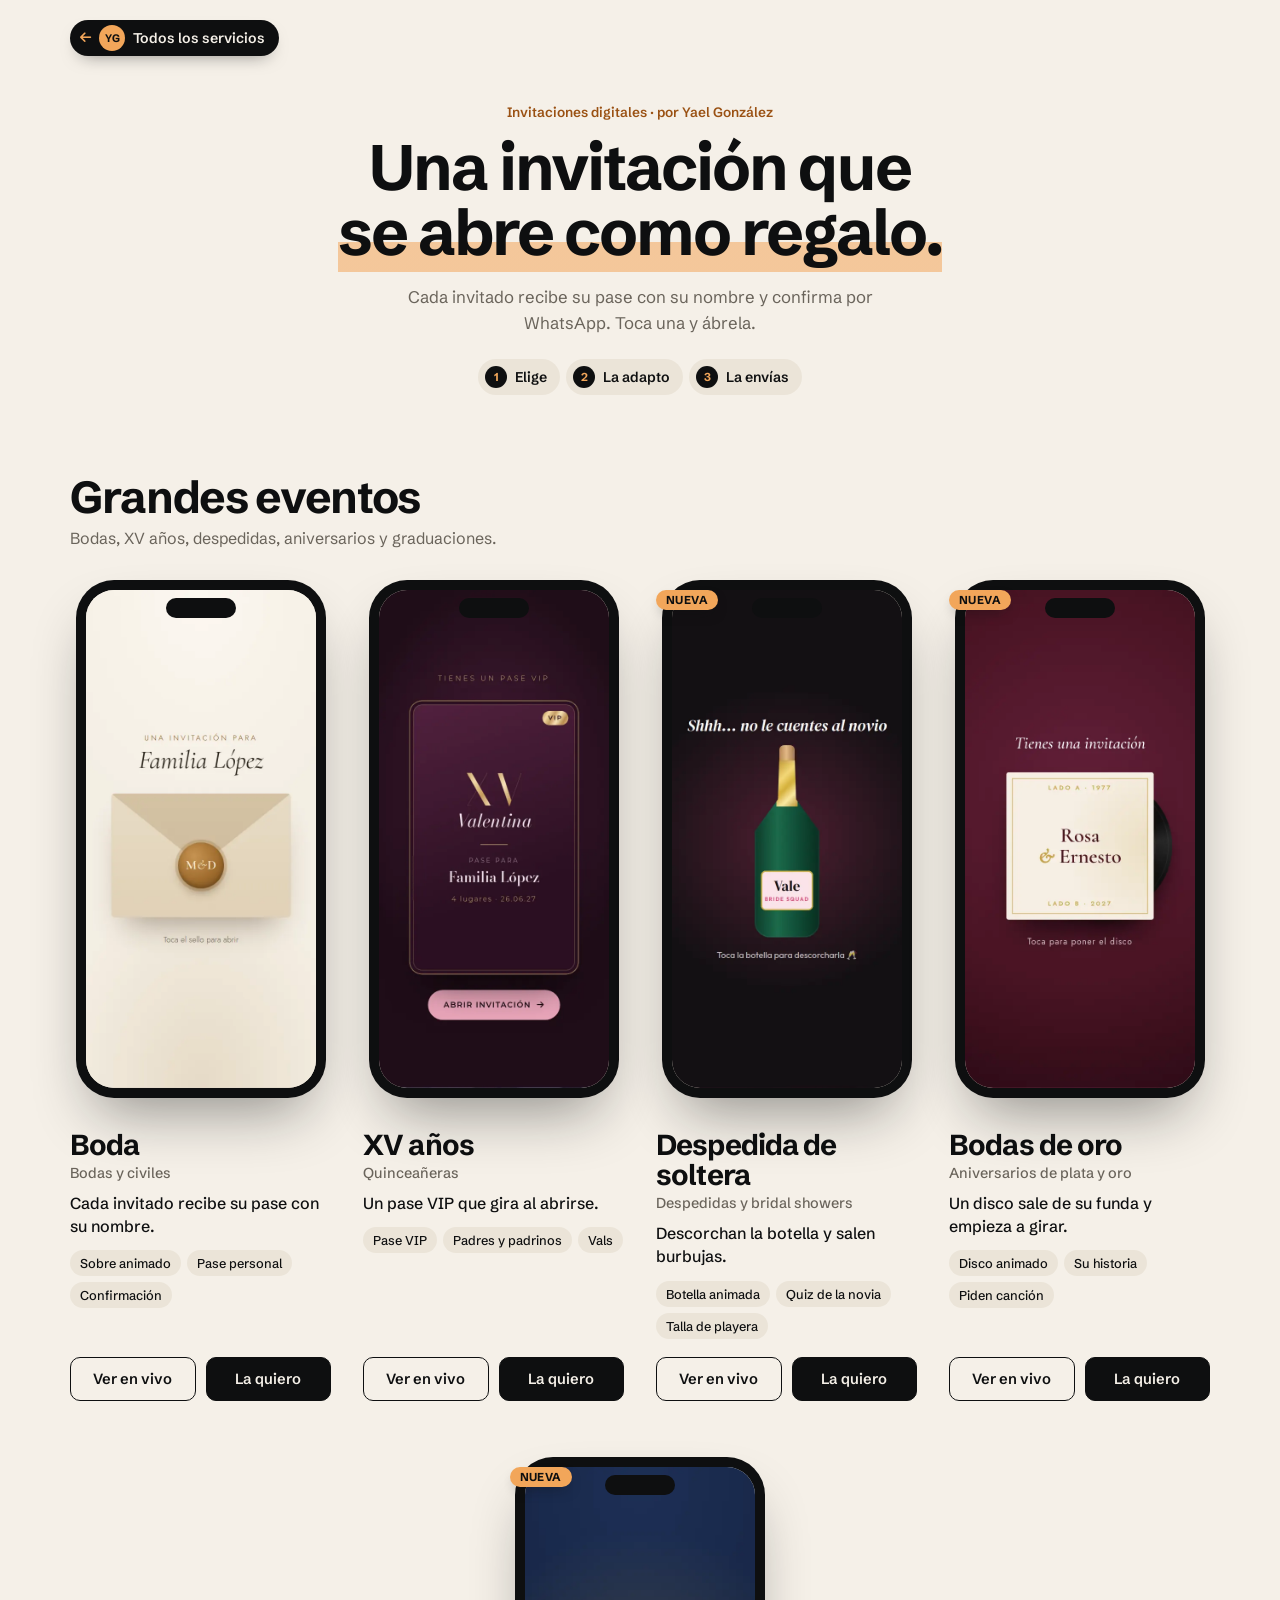
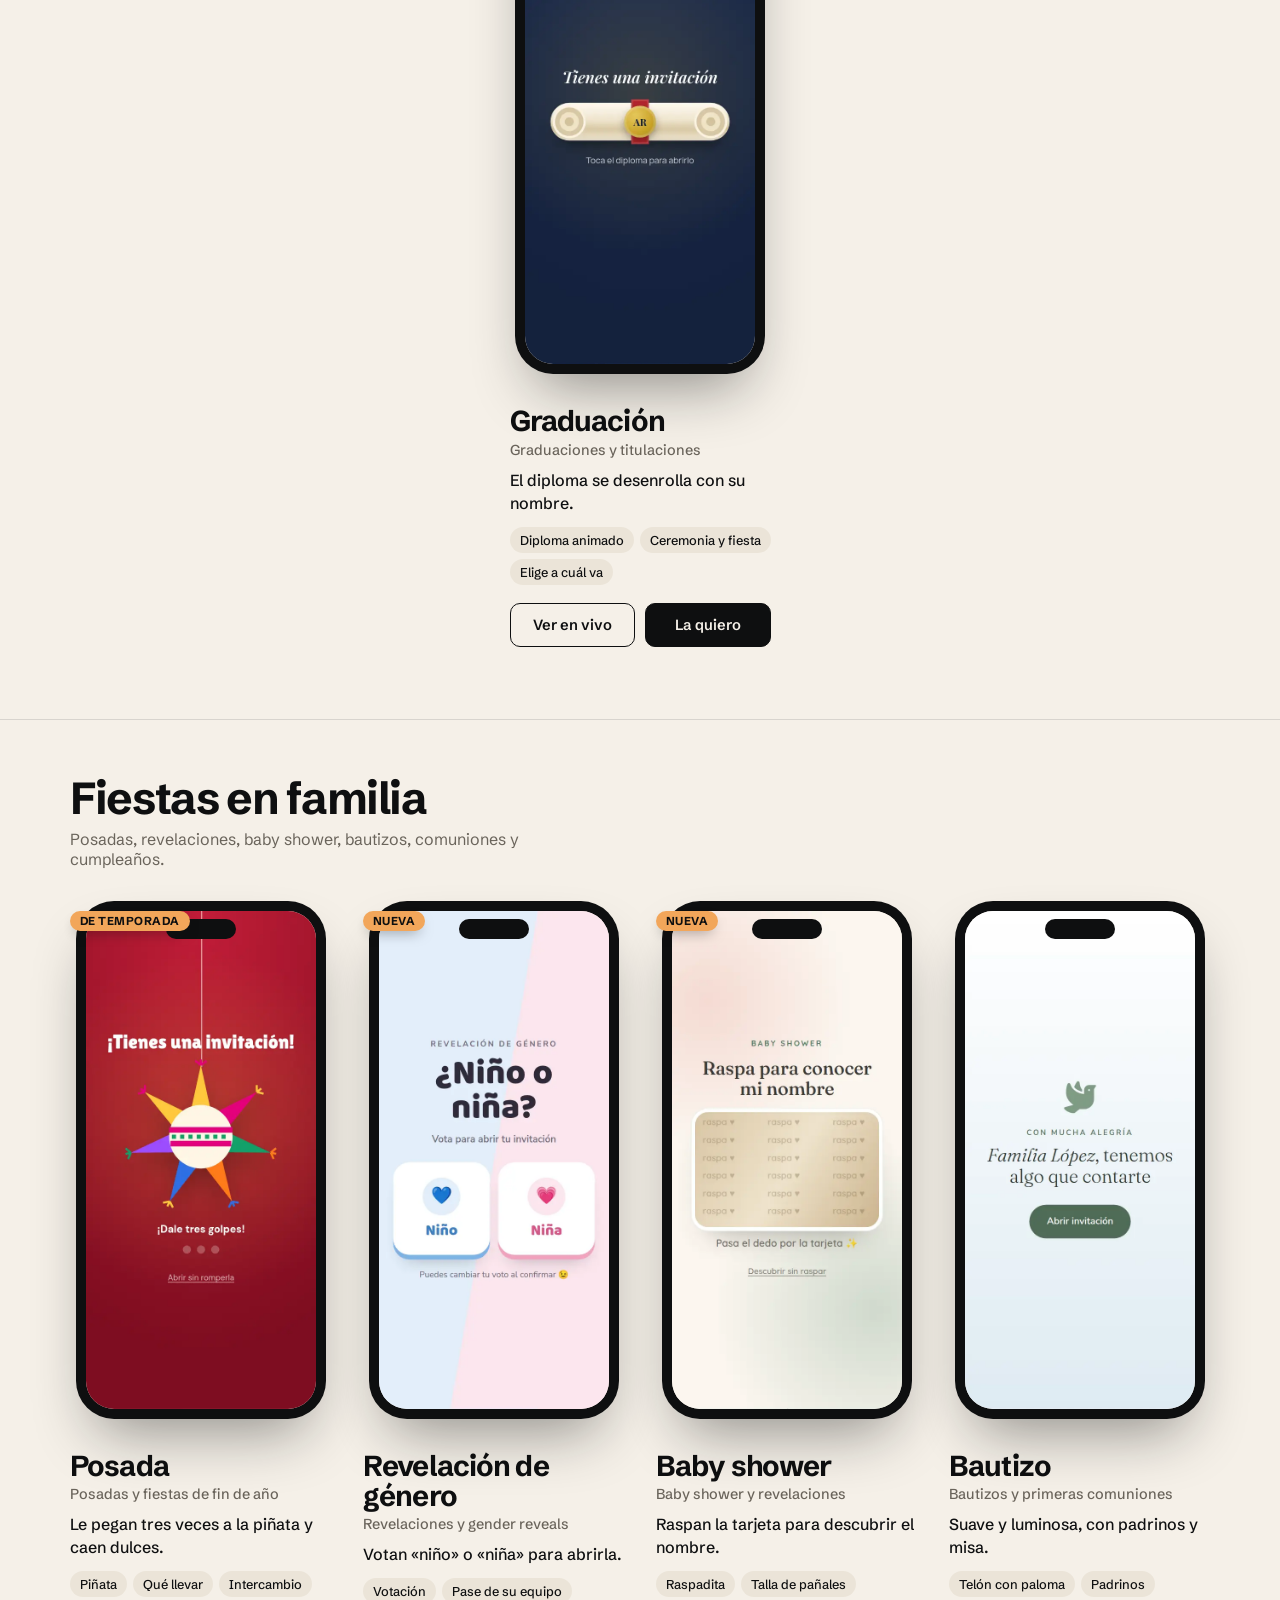
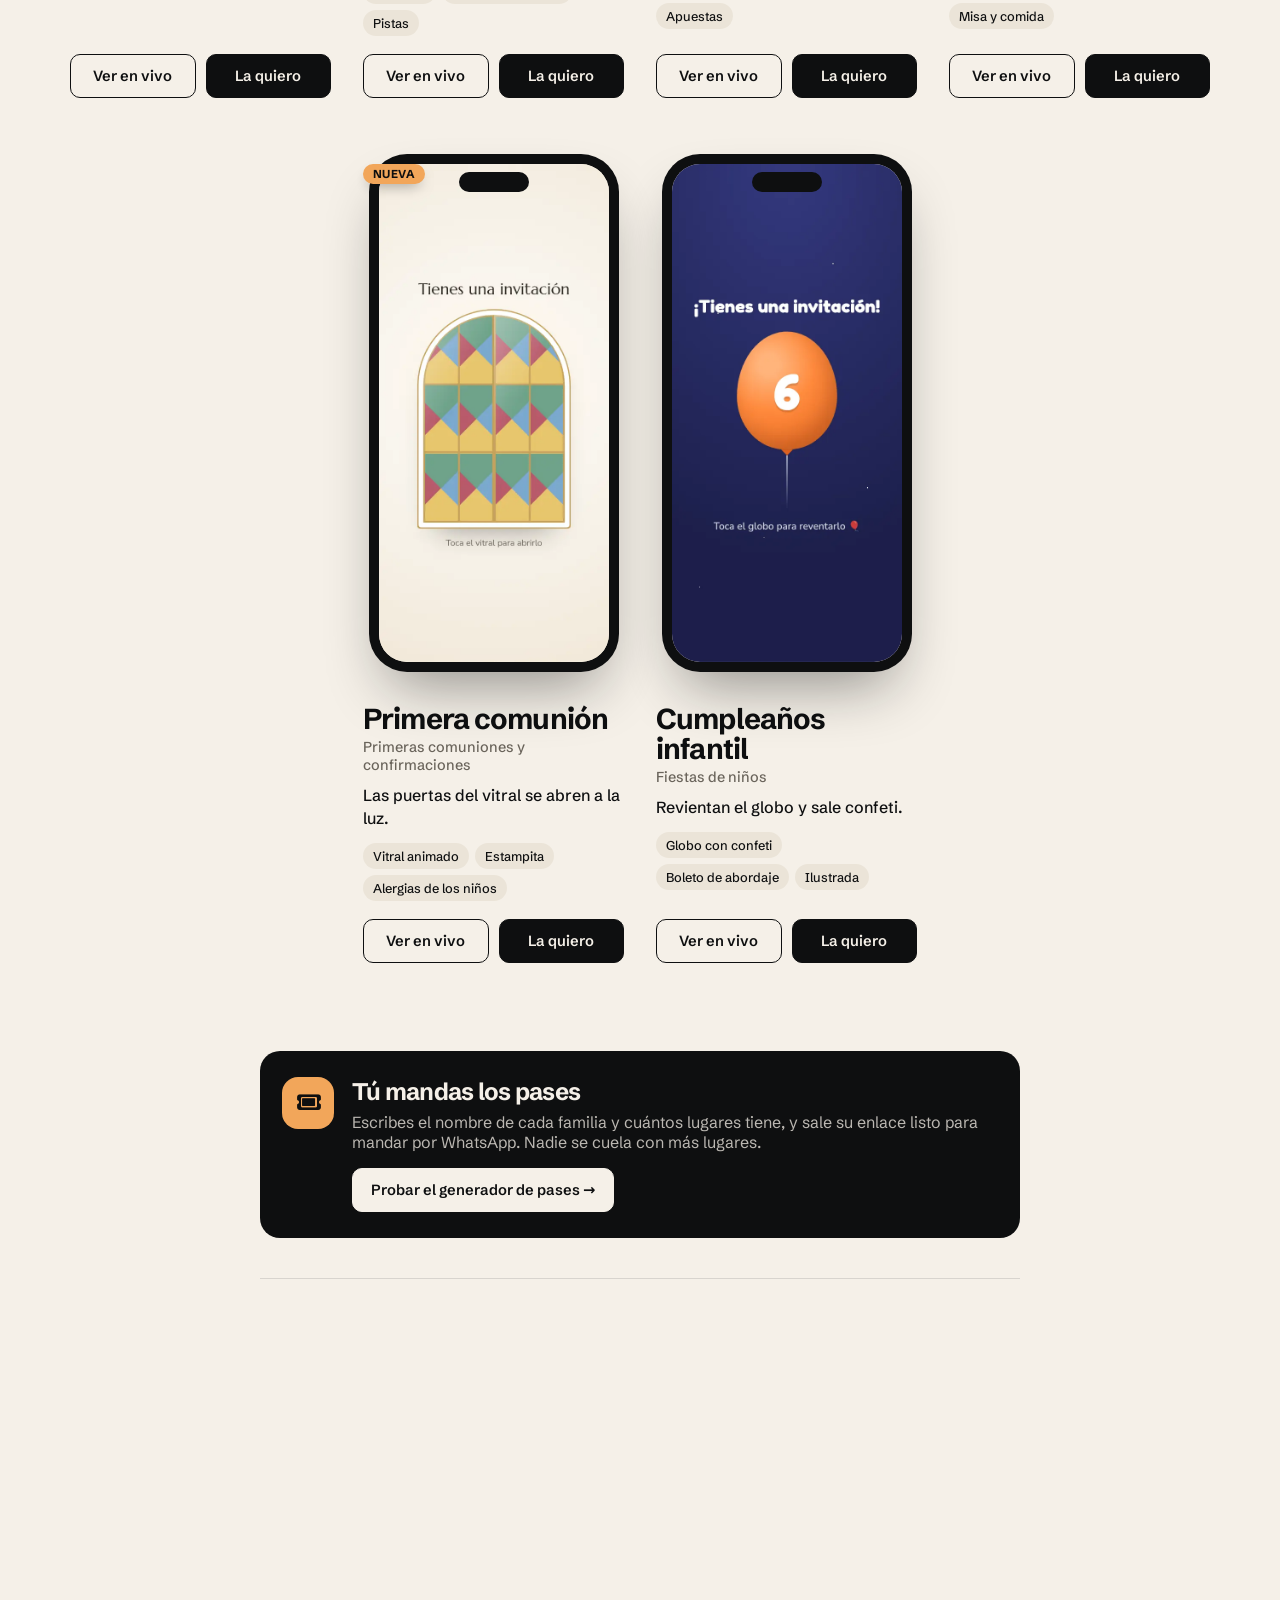
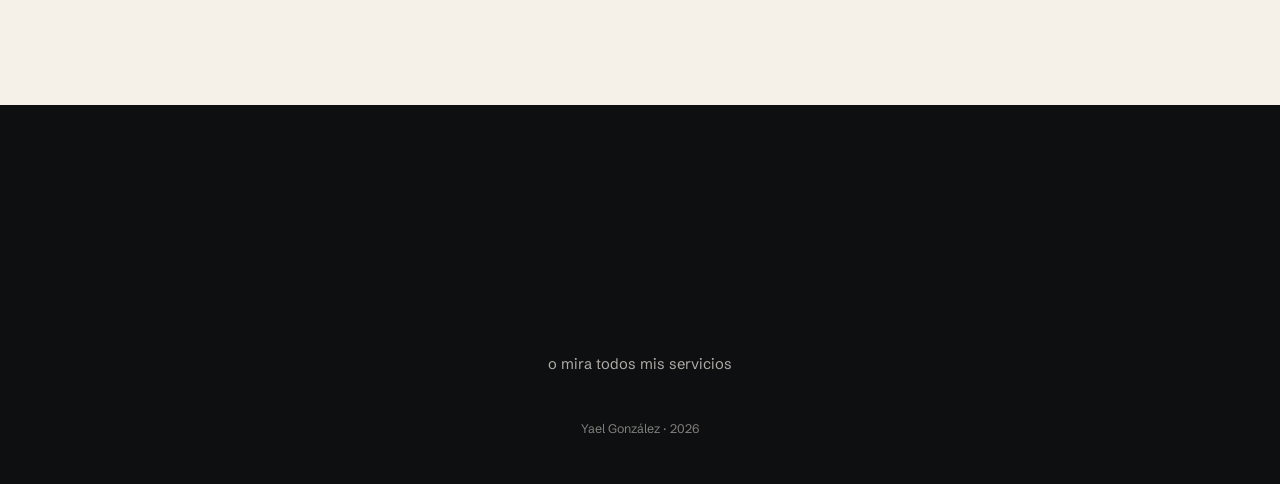
==== commit 8e04e7b2: "Navegación más clara: los ejemplos se abren en la misma pestaña (el botón «atrás» funciona) y cada e" ====
--- a/index.html
+++ b/index.html
@@ -54,7 +54,7 @@
     </div>
     <div class="grid">
       <article class="item">
-        <a class="phone" href="boda/?n=Familia%20L%C3%B3pez&amp;p=4" target="_blank" rel="noopener" aria-label="Ver invitación de boda en vivo">
+        <a class="phone" href="boda/?n=Familia%20L%C3%B3pez&amp;p=4" aria-label="Ver invitación de boda en vivo">
           <span class="screen"><img src="assets/plantillas/invitacion-boda.jpg" alt="Invitación de boda con sobre y sello" fetchpriority="high" width="540" height="1169" data-tall="assets/plantillas/largas/invitacion-boda.webp" /></span>
         </a>
         <div class="item-info">
@@ -63,13 +63,13 @@
           <p class="item-desc">Cada invitado recibe su pase con su nombre.</p>
           <ul class="chips"><li>Sobre animado</li><li>Pase personal</li><li>Confirmación</li></ul>
           <div class="item-actions">
-            <a class="btn" href="boda/?n=Familia%20L%C3%B3pez&amp;p=4" target="_blank" rel="noopener">Ver en vivo</a>
+            <a class="btn" href="boda/?n=Familia%20L%C3%B3pez&amp;p=4">Ver en vivo</a>
             <a class="btn btn--solid" data-cotizar="invitacion" data-ejemplo="Boda" href="https://wa.me/520000000000?text=Hola%20Yael%2C%20quiero%20una%20invitaci%C3%B3n%20digital%20de%20boda" target="_blank" rel="noopener">La quiero</a>
           </div>
         </div>
       </article>
       <article class="item">
-        <a class="phone" href="xv/?n=Familia%20L%C3%B3pez&amp;p=4" target="_blank" rel="noopener" aria-label="Ver invitación de xv años en vivo">
+        <a class="phone" href="xv/?n=Familia%20L%C3%B3pez&amp;p=4" aria-label="Ver invitación de xv años en vivo">
           <span class="screen"><img src="assets/plantillas/invitacion-xv.jpg" alt="Invitación de XV años con pase VIP" loading="lazy" width="540" height="1169" data-tall="assets/plantillas/largas/invitacion-xv.webp" /></span>
         </a>
         <div class="item-info">
@@ -78,13 +78,13 @@
           <p class="item-desc">Un pase VIP que gira al abrirse.</p>
           <ul class="chips"><li>Pase VIP</li><li>Padres y padrinos</li><li>Vals</li></ul>
           <div class="item-actions">
-            <a class="btn" href="xv/?n=Familia%20L%C3%B3pez&amp;p=4" target="_blank" rel="noopener">Ver en vivo</a>
+            <a class="btn" href="xv/?n=Familia%20L%C3%B3pez&amp;p=4">Ver en vivo</a>
             <a class="btn btn--solid" data-cotizar="invitacion" data-ejemplo="XV años" href="https://wa.me/520000000000?text=Hola%20Yael%2C%20quiero%20una%20invitaci%C3%B3n%20digital%20de%20xv%20a%C3%B1os" target="_blank" rel="noopener">La quiero</a>
           </div>
         </div>
       </article>
       <article class="item">
-        <a class="phone" href="despedida/?n=Sof%C3%ADa%20Garc%C3%ADa&amp;p=1" target="_blank" rel="noopener" aria-label="Ver invitación de despedida de soltera en vivo">
+        <a class="phone" href="despedida/?n=Sof%C3%ADa%20Garc%C3%ADa&amp;p=1" aria-label="Ver invitación de despedida de soltera en vivo">
           <span class="screen"><img src="assets/plantillas/invitacion-despedida.jpg" alt="Invitación de despedida de soltera con botella de champaña" loading="lazy" width="540" height="1169" data-tall="assets/plantillas/largas/invitacion-despedida.webp" /></span>
         </a>
         <div class="item-info">
@@ -93,13 +93,13 @@
           <p class="item-desc">Descorchan la botella y salen burbujas.</p>
           <ul class="chips"><li>Botella animada</li><li>Quiz de la novia</li><li>Talla de playera</li></ul>
           <div class="item-actions">
-            <a class="btn" href="despedida/?n=Sof%C3%ADa%20Garc%C3%ADa&amp;p=1" target="_blank" rel="noopener">Ver en vivo</a>
+            <a class="btn" href="despedida/?n=Sof%C3%ADa%20Garc%C3%ADa&amp;p=1">Ver en vivo</a>
             <a class="btn btn--solid" data-cotizar="invitacion" data-ejemplo="Despedida de soltera" href="https://wa.me/520000000000?text=Hola%20Yael%2C%20quiero%20una%20invitaci%C3%B3n%20digital%20de%20despedida%20de%20soltera" target="_blank" rel="noopener">La quiero</a>
           </div>
         </div>
       </article>
       <article class="item">
-        <a class="phone" href="aniversario/?n=Familia%20L%C3%B3pez&amp;p=4" target="_blank" rel="noopener" aria-label="Ver invitación de bodas de oro en vivo">
+        <a class="phone" href="aniversario/?n=Familia%20L%C3%B3pez&amp;p=4" aria-label="Ver invitación de bodas de oro en vivo">
           <span class="screen"><img src="assets/plantillas/invitacion-aniversario.jpg" alt="Invitación de bodas de oro con disco de vinilo" loading="lazy" width="540" height="1169" data-tall="assets/plantillas/largas/invitacion-aniversario.webp" /></span>
         </a>
         <div class="item-info">
@@ -108,13 +108,13 @@
           <p class="item-desc">Un disco sale de su funda y empieza a girar.</p>
           <ul class="chips"><li>Disco animado</li><li>Su historia</li><li>Piden canción</li></ul>
           <div class="item-actions">
-            <a class="btn" href="aniversario/?n=Familia%20L%C3%B3pez&amp;p=4" target="_blank" rel="noopener">Ver en vivo</a>
+            <a class="btn" href="aniversario/?n=Familia%20L%C3%B3pez&amp;p=4">Ver en vivo</a>
             <a class="btn btn--solid" data-cotizar="invitacion" data-ejemplo="Bodas de oro" href="https://wa.me/520000000000?text=Hola%20Yael%2C%20quiero%20una%20invitaci%C3%B3n%20digital%20de%20aniversario" target="_blank" rel="noopener">La quiero</a>
           </div>
         </div>
       </article>
       <article class="item">
-        <a class="phone" href="graduacion/?n=Familia%20L%C3%B3pez&amp;p=4" target="_blank" rel="noopener" aria-label="Ver invitación de graduación en vivo">
+        <a class="phone" href="graduacion/?n=Familia%20L%C3%B3pez&amp;p=4" aria-label="Ver invitación de graduación en vivo">
           <span class="screen"><img src="assets/plantillas/invitacion-graduacion.jpg" alt="Invitación de graduación con diploma" loading="lazy" width="540" height="1169" data-tall="assets/plantillas/largas/invitacion-graduacion.webp" /></span>
         </a>
         <div class="item-info">
@@ -123,7 +123,7 @@
           <p class="item-desc">El diploma se desenrolla con su nombre.</p>
           <ul class="chips"><li>Diploma animado</li><li>Ceremonia y fiesta</li><li>Elige a cuál va</li></ul>
           <div class="item-actions">
-            <a class="btn" href="graduacion/?n=Familia%20L%C3%B3pez&amp;p=4" target="_blank" rel="noopener">Ver en vivo</a>
+            <a class="btn" href="graduacion/?n=Familia%20L%C3%B3pez&amp;p=4">Ver en vivo</a>
             <a class="btn btn--solid" data-cotizar="invitacion" data-ejemplo="Graduación" href="https://wa.me/520000000000?text=Hola%20Yael%2C%20quiero%20una%20invitaci%C3%B3n%20digital%20de%20graduaci%C3%B3n" target="_blank" rel="noopener">La quiero</a>
           </div>
         </div>
@@ -138,7 +138,7 @@
     </div>
     <div class="grid">
       <article class="item">
-        <a class="phone" href="posada/?n=Familia%20L%C3%B3pez&amp;p=4" target="_blank" rel="noopener" aria-label="Ver invitación de posada en vivo">
+        <a class="phone" href="posada/?n=Familia%20L%C3%B3pez&amp;p=4" aria-label="Ver invitación de posada en vivo">
           <span class="screen"><img src="assets/plantillas/invitacion-posada.jpg" alt="Invitación de posada con piñata de siete picos" loading="lazy" width="540" height="1169" data-tall="assets/plantillas/largas/invitacion-posada.webp" /></span>
         </a>
         <div class="item-info">
@@ -147,13 +147,13 @@
           <p class="item-desc">Le pegan tres veces a la piñata y caen dulces.</p>
           <ul class="chips"><li>Piñata</li><li>Qué llevar</li><li>Intercambio</li></ul>
           <div class="item-actions">
-            <a class="btn" href="posada/?n=Familia%20L%C3%B3pez&amp;p=4" target="_blank" rel="noopener">Ver en vivo</a>
+            <a class="btn" href="posada/?n=Familia%20L%C3%B3pez&amp;p=4">Ver en vivo</a>
             <a class="btn btn--solid" data-cotizar="invitacion" data-ejemplo="Posada" href="https://wa.me/520000000000?text=Hola%20Yael%2C%20quiero%20una%20invitaci%C3%B3n%20digital%20de%20posada" target="_blank" rel="noopener">La quiero</a>
           </div>
         </div>
       </article>
       <article class="item">
-        <a class="phone" href="revelacion/?n=Familia%20L%C3%B3pez&amp;p=4" target="_blank" rel="noopener" aria-label="Ver invitación de revelación de género en vivo">
+        <a class="phone" href="revelacion/?n=Familia%20L%C3%B3pez&amp;p=4" aria-label="Ver invitación de revelación de género en vivo">
           <span class="screen"><img src="assets/plantillas/invitacion-revelacion.jpg" alt="Invitación de revelación de género con votación" loading="lazy" width="540" height="1169" data-tall="assets/plantillas/largas/invitacion-revelacion.webp" /></span>
         </a>
         <div class="item-info">
@@ -162,13 +162,13 @@
           <p class="item-desc">Votan «niño» o «niña» para abrirla.</p>
           <ul class="chips"><li>Votación</li><li>Pase de su equipo</li><li>Pistas</li></ul>
           <div class="item-actions">
-            <a class="btn" href="revelacion/?n=Familia%20L%C3%B3pez&amp;p=4" target="_blank" rel="noopener">Ver en vivo</a>
+            <a class="btn" href="revelacion/?n=Familia%20L%C3%B3pez&amp;p=4">Ver en vivo</a>
             <a class="btn btn--solid" data-cotizar="invitacion" data-ejemplo="Revelación de género" href="https://wa.me/520000000000?text=Hola%20Yael%2C%20quiero%20una%20invitaci%C3%B3n%20digital%20de%20revelaci%C3%B3n%20de%20g%C3%A9nero" target="_blank" rel="noopener">La quiero</a>
           </div>
         </div>
       </article>
       <article class="item">
-        <a class="phone" href="baby-shower/?n=Familia%20L%C3%B3pez&amp;p=4" target="_blank" rel="noopener" aria-label="Ver invitación de baby shower en vivo">
+        <a class="phone" href="baby-shower/?n=Familia%20L%C3%B3pez&amp;p=4" aria-label="Ver invitación de baby shower en vivo">
           <span class="screen"><img src="assets/plantillas/invitacion-baby-shower.jpg" alt="Invitación de baby shower con raspadita" loading="lazy" width="540" height="1169" data-tall="assets/plantillas/largas/invitacion-baby-shower.webp" /></span>
         </a>
         <div class="item-info">
@@ -177,13 +177,13 @@
           <p class="item-desc">Raspan la tarjeta para descubrir el nombre.</p>
           <ul class="chips"><li>Raspadita</li><li>Talla de pañales</li><li>Apuestas</li></ul>
           <div class="item-actions">
-            <a class="btn" href="baby-shower/?n=Familia%20L%C3%B3pez&amp;p=4" target="_blank" rel="noopener">Ver en vivo</a>
+            <a class="btn" href="baby-shower/?n=Familia%20L%C3%B3pez&amp;p=4">Ver en vivo</a>
             <a class="btn btn--solid" data-cotizar="invitacion" data-ejemplo="Baby shower" href="https://wa.me/520000000000?text=Hola%20Yael%2C%20quiero%20una%20invitaci%C3%B3n%20digital%20de%20baby%20shower" target="_blank" rel="noopener">La quiero</a>
           </div>
         </div>
       </article>
       <article class="item">
-        <a class="phone" href="bautizo/?n=Familia%20L%C3%B3pez&amp;p=4" target="_blank" rel="noopener" aria-label="Ver invitación de bautizo en vivo">
+        <a class="phone" href="bautizo/?n=Familia%20L%C3%B3pez&amp;p=4" aria-label="Ver invitación de bautizo en vivo">
           <span class="screen"><img src="assets/plantillas/invitacion-bautizo.jpg" alt="Invitación de bautizo con paloma" loading="lazy" width="540" height="1169" data-tall="assets/plantillas/largas/invitacion-bautizo.webp" /></span>
         </a>
         <div class="item-info">
@@ -192,13 +192,13 @@
           <p class="item-desc">Suave y luminosa, con padrinos y misa.</p>
           <ul class="chips"><li>Telón con paloma</li><li>Padrinos</li><li>Misa y comida</li></ul>
           <div class="item-actions">
-            <a class="btn" href="bautizo/?n=Familia%20L%C3%B3pez&amp;p=4" target="_blank" rel="noopener">Ver en vivo</a>
+            <a class="btn" href="bautizo/?n=Familia%20L%C3%B3pez&amp;p=4">Ver en vivo</a>
             <a class="btn btn--solid" data-cotizar="invitacion" data-ejemplo="Bautizo" href="https://wa.me/520000000000?text=Hola%20Yael%2C%20quiero%20una%20invitaci%C3%B3n%20digital%20de%20bautizo" target="_blank" rel="noopener">La quiero</a>
           </div>
         </div>
       </article>
       <article class="item">
-        <a class="phone" href="comunion/?n=Familia%20L%C3%B3pez&amp;p=4" target="_blank" rel="noopener" aria-label="Ver invitación de primera comunión en vivo">
+        <a class="phone" href="comunion/?n=Familia%20L%C3%B3pez&amp;p=4" aria-label="Ver invitación de primera comunión en vivo">
           <span class="screen"><img src="assets/plantillas/invitacion-comunion.jpg" alt="Invitación de primera comunión con vitral" loading="lazy" width="540" height="1169" data-tall="assets/plantillas/largas/invitacion-comunion.webp" /></span>
         </a>
         <div class="item-info">
@@ -207,13 +207,13 @@
           <p class="item-desc">Las puertas del vitral se abren a la luz.</p>
           <ul class="chips"><li>Vitral animado</li><li>Estampita</li><li>Alergias de los niños</li></ul>
           <div class="item-actions">
-            <a class="btn" href="comunion/?n=Familia%20L%C3%B3pez&amp;p=4" target="_blank" rel="noopener">Ver en vivo</a>
+            <a class="btn" href="comunion/?n=Familia%20L%C3%B3pez&amp;p=4">Ver en vivo</a>
             <a class="btn btn--solid" data-cotizar="invitacion" data-ejemplo="Primera comunión" href="https://wa.me/520000000000?text=Hola%20Yael%2C%20quiero%20una%20invitaci%C3%B3n%20digital%20de%20primera%20comuni%C3%B3n" target="_blank" rel="noopener">La quiero</a>
           </div>
         </div>
       </article>
       <article class="item">
-        <a class="phone" href="cumple/?n=Familia%20L%C3%B3pez&amp;p=4" target="_blank" rel="noopener" aria-label="Ver invitación de cumpleaños infantil en vivo">
+        <a class="phone" href="cumple/?n=Familia%20L%C3%B3pez&amp;p=4" aria-label="Ver invitación de cumpleaños infantil en vivo">
           <span class="screen"><img src="assets/plantillas/invitacion-cumple.jpg" alt="Invitación de cumpleaños infantil con globo" loading="lazy" width="540" height="1169" data-tall="assets/plantillas/largas/invitacion-cumple.webp" /></span>
         </a>
         <div class="item-info">
@@ -222,7 +222,7 @@
           <p class="item-desc">Revientan el globo y sale confeti.</p>
           <ul class="chips"><li>Globo con confeti</li><li>Boleto de abordaje</li><li>Ilustrada</li></ul>
           <div class="item-actions">
-            <a class="btn" href="cumple/?n=Familia%20L%C3%B3pez&amp;p=4" target="_blank" rel="noopener">Ver en vivo</a>
+            <a class="btn" href="cumple/?n=Familia%20L%C3%B3pez&amp;p=4">Ver en vivo</a>
             <a class="btn btn--solid" data-cotizar="invitacion" data-ejemplo="Cumpleaños infantil" href="https://wa.me/520000000000?text=Hola%20Yael%2C%20quiero%20una%20invitaci%C3%B3n%20digital%20de%20cumplea%C3%B1os%20infantil" target="_blank" rel="noopener">La quiero</a>
           </div>
         </div>
@@ -235,7 +235,7 @@
     <div>
       <h2 class="tool-title">Tú mandas los pases</h2>
       <p class="tool-text">Escribes el nombre de cada familia y cuántos lugares tiene, y sale su enlace listo para mandar por WhatsApp. Nadie se cuela con más lugares.</p>
-      <a class="btn" href="boda/pases.html" target="_blank" rel="noopener">Probar el generador de pases <span aria-hidden="true">→</span></a>
+      <a class="btn" href="boda/pases.html">Probar el generador de pases <span aria-hidden="true">→</span></a>
     </div>
   </section>
 
